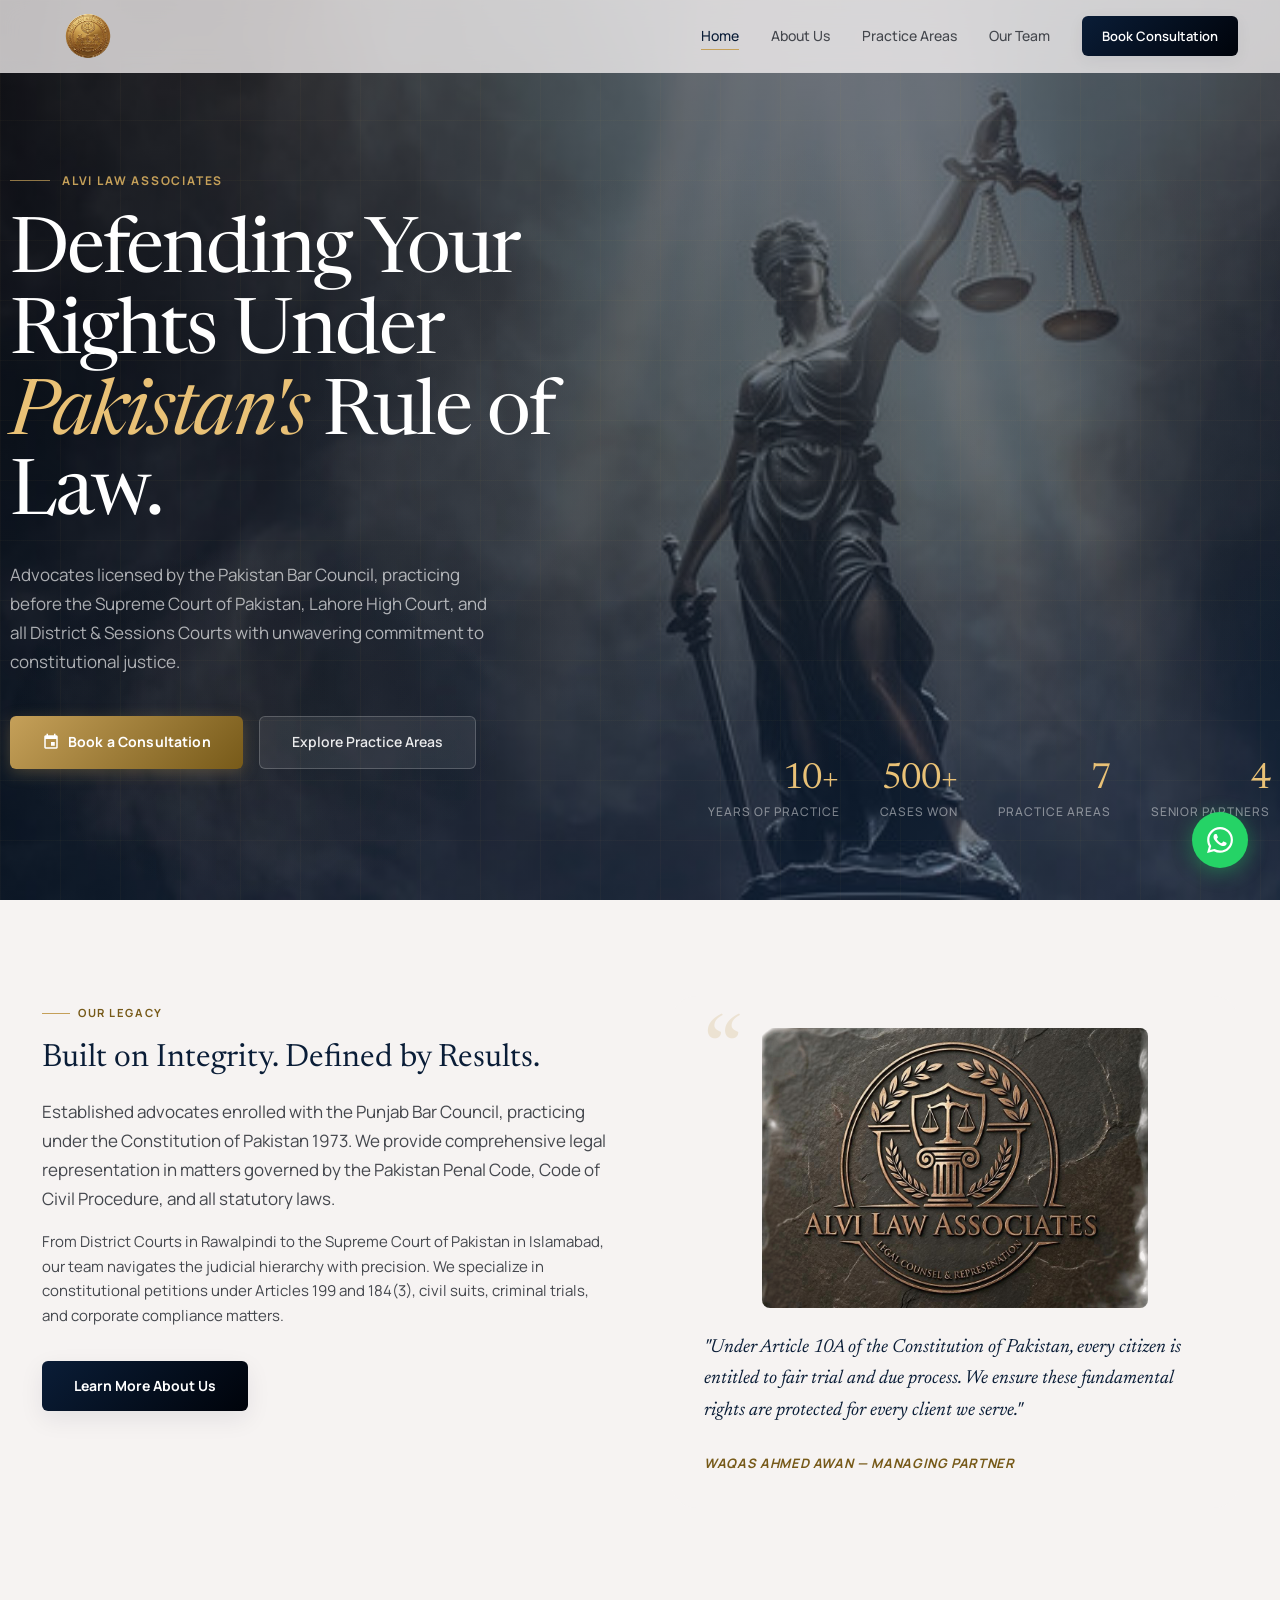
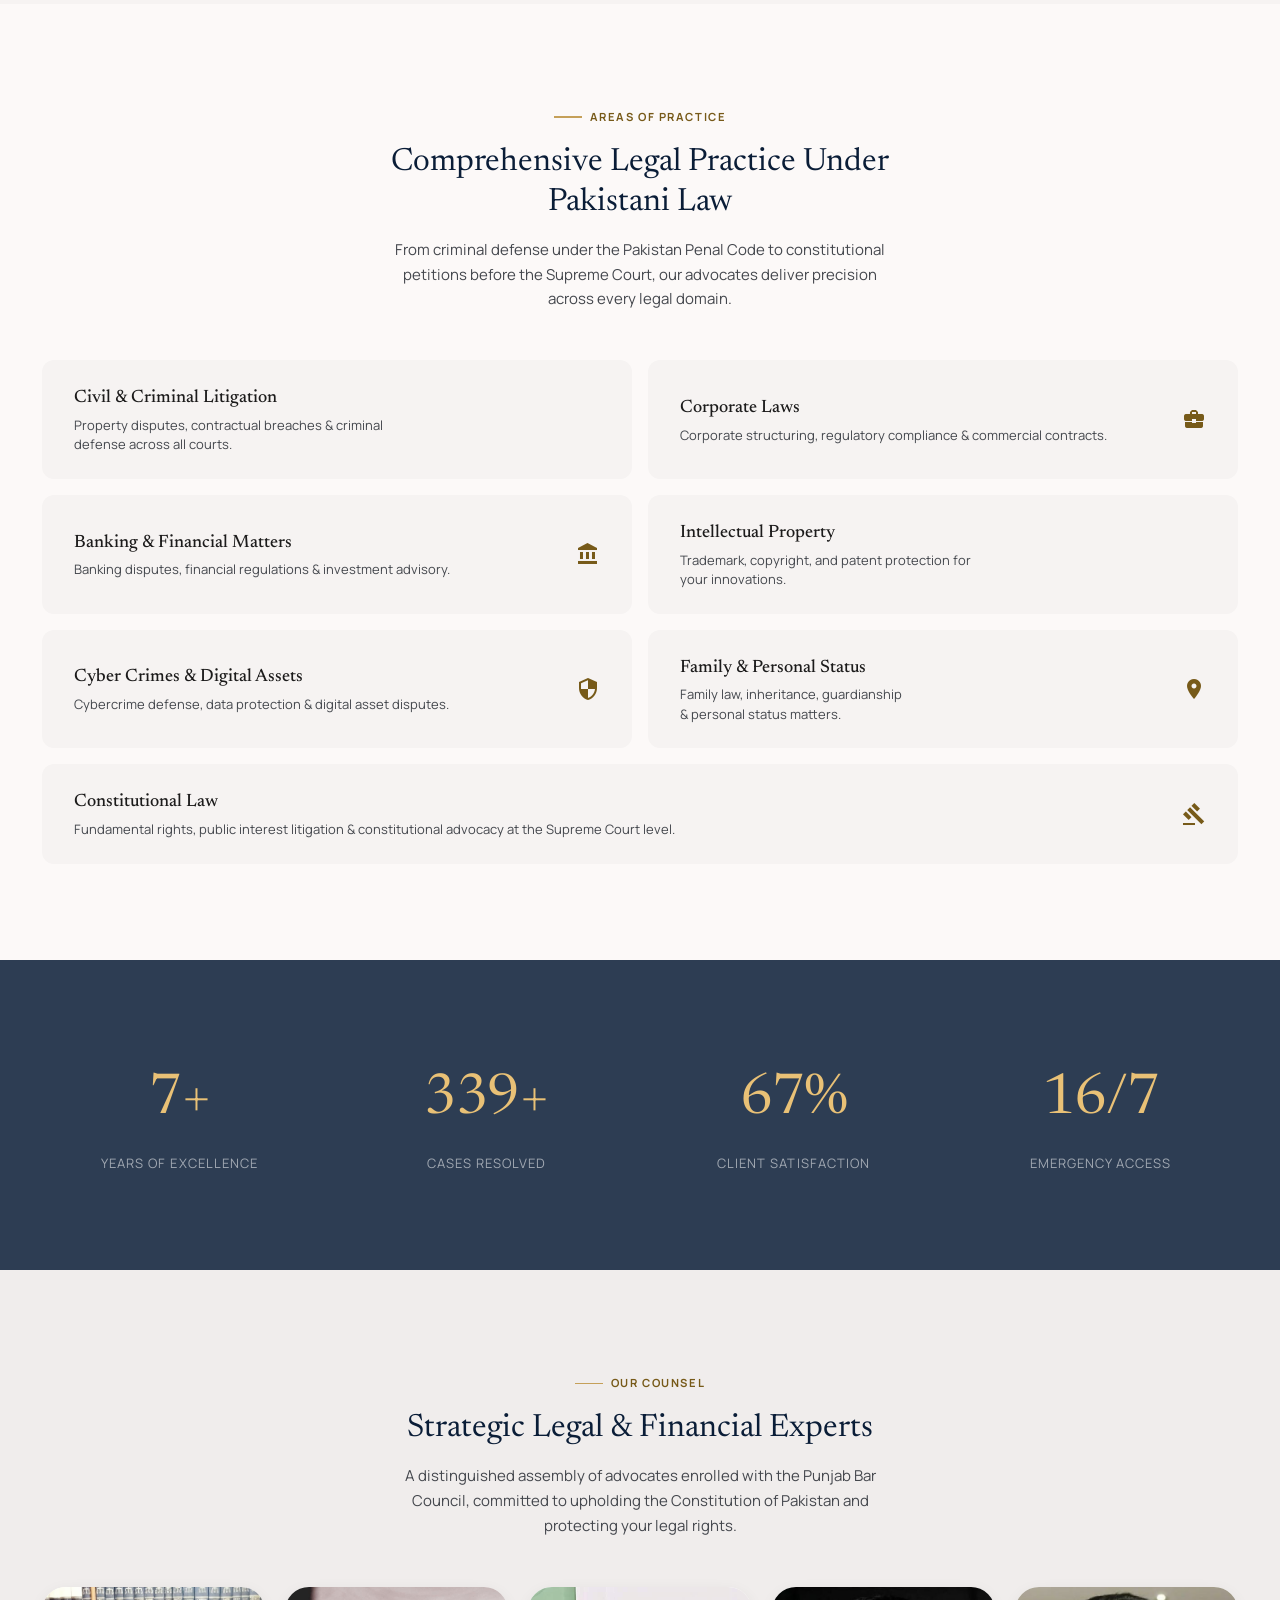
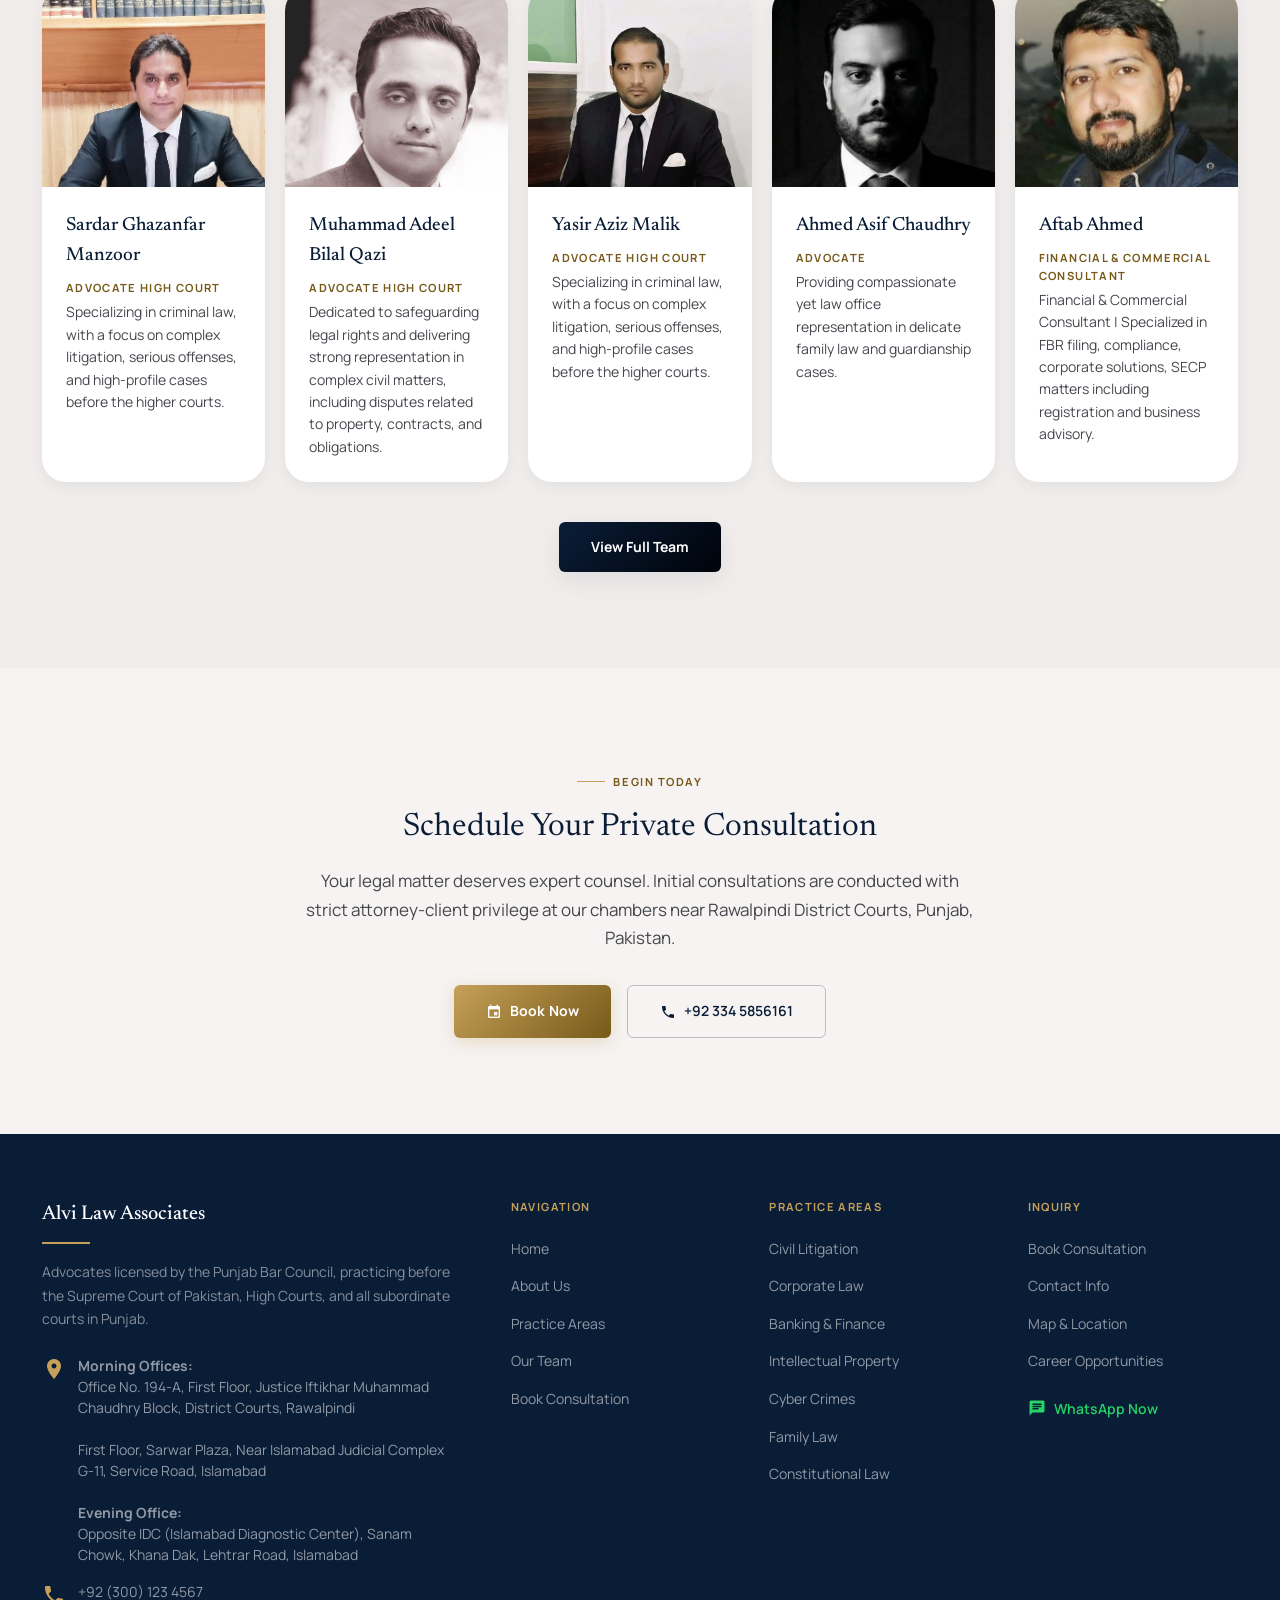
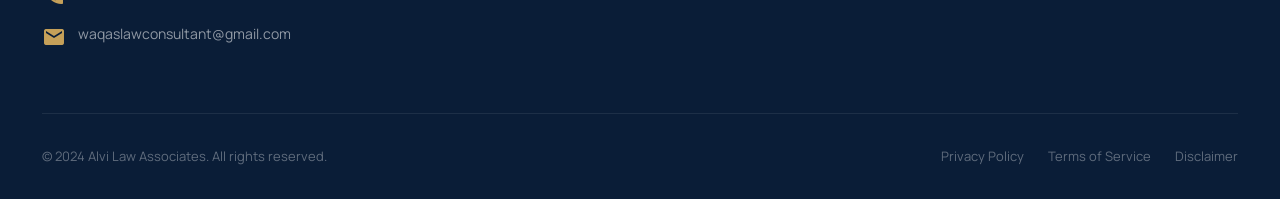
==== index.html @ 460e9814 "Add files via upload" ====
<!DOCTYPE html>
<html lang="en">
<head>
  <meta charset="UTF-8" />
  <meta name="viewport" content="width=device-width, initial-scale=1.0" />
  <title>Alvi Law Associates | Premier Legal Counsel — Rawalpindi</title>
  <meta name="description" content="Alvi Law Associates — Advocates licensed by Punjab Bar Council, practicing before Supreme Court of Pakistan, Lahore High Court, and all District Courts. Expert legal counsel in Rawalpindi, Pakistan." />
  <link rel="stylesheet" href="styles.css" />
  <link rel="stylesheet" href="https://fonts.googleapis.com/icon?family=Material+Icons" />
</head>
<body>

  <!-- NAVIGATION -->
  <nav class="nav" id="main-nav" role="navigation" aria-label="Main navigation">
    <div class="container nav-inner">
      <a href="index.html" class="nav-logo" aria-label="Alvi Law Associates - Home">
        <img src="img/alvilaw.png" alt="Alvi Law Associates" class="nav-logo-img" />
      </a>
      <div class="nav-links" role="list">
        <a href="index.html"              class="nav-link" role="listitem">Home</a>
        <a href="about.html"             class="nav-link" role="listitem">About Us</a>
        <a href="practice-areas.html"    class="nav-link" role="listitem">Practice Areas</a>
        <a href="our-team.html"          class="nav-link" role="listitem">Our Team</a>
        <a href="book-consultation.html" class="nav-cta"  role="listitem">Book Consultation</a>
      </div>
      <button class="nav-hamburger" id="hamburger" aria-label="Toggle mobile menu" aria-expanded="false">
        <span></span><span></span><span></span>
      </button>
    </div>
  </nav>

  <!-- MOBILE MENU -->
  <div class="mobile-menu" id="mobile-menu" role="dialog" aria-label="Mobile navigation">
    <a href="index.html"              class="mobile-menu-link">Home</a>
    <a href="about.html"             class="mobile-menu-link">About Us</a>
    <a href="practice-areas.html"    class="mobile-menu-link">Practice Areas</a>
    <a href="our-team.html"          class="mobile-menu-link">Our Team</a>
    <a href="book-consultation.html" class="mobile-menu-link" style="color: var(--gold-dark);">Book Consultation →</a>
  </div>

  <!-- HERO -->
  <header class="hero" id="home">
    <!-- Background Carousel -->
    <div class="hero-carousel">
      <div class="hero-carousel-slide active" style="background-image: url('img/bg3.jpg');"></div>
      <div class="hero-carousel-slide" style="background-image: url('img/bg1.jpg');"></div>
      <div class="hero-carousel-slide" style="background-image: url('img/bg2.jpg');"></div>
    </div>
    <div class="hero-carousel-overlay"></div>
    <div class="hero-grid-overlay"></div>
    <div class="container hero-content">
      <div class="hero-overline anim-fade-up">Alvi Law Associates</div>
      <h1 class="hero-title anim-fade-up anim-fade-up-delay-1">
        Defending Your Rights Under <em>Pakistan's</em> Rule of Law.
      </h1>
      <p class="hero-subtitle anim-fade-up anim-fade-up-delay-2">
        Advocates licensed by the Pakistan Bar Council, practicing before the Supreme Court of Pakistan, Lahore High Court, and all District &amp; Sessions Courts with unwavering commitment to constitutional justice.
      </p>
      <div class="hero-actions anim-fade-up anim-fade-up-delay-3">
        <a href="book-consultation.html" class="btn-primary" id="hero-cta-book">
          <span class="material-icons" style="font-size:1.1rem;">event</span>
          Book a Consultation
        </a>
        <a href="practice-areas.html" class="btn-secondary" id="hero-cta-practice">
          Explore Practice Areas
        </a>
      </div>

      <div class="hero-stats anim-fade-up anim-fade-up-delay-4">
        <div class="hero-stat">
          <div class="hero-stat-number"><span data-counter="10">0</span>+</div>
          <div class="hero-stat-label">Years of Practice</div>
        </div>
        <div class="hero-stat">
          <div class="hero-stat-number"><span data-counter="500">0</span>+</div>
          <div class="hero-stat-label">Cases Won</div>
        </div>
        <div class="hero-stat">
          <div class="hero-stat-number"><span data-counter="7">0</span></div>
          <div class="hero-stat-label">Practice Areas</div>
        </div>
        <div class="hero-stat">
          <div class="hero-stat-number"><span data-counter="4">0</span></div>
          <div class="hero-stat-label">Senior Partners</div>
        </div>
      </div>
    </div>
  </header>

  <!-- ABOUT STRIP -->
  <section class="section" id="about-strip" style="background: var(--surface-low);">
    <div class="container">
      <div class="grid-2" style="align-items:start; gap: var(--space-16);">
        <div>
          <div class="section-tag reveal">Our Legacy</div>
          <h2 class="headline-lg reveal reveal-delay-1" style="color: var(--primary-container); margin-bottom: var(--space-5);">
            Built on Integrity. Defined by Results.
          </h2>
          <p class="body-lg reveal reveal-delay-2" style="margin-bottom: var(--space-4);">
            Established advocates enrolled with the Punjab Bar Council, practicing under the Constitution of Pakistan 1973. We provide comprehensive legal representation in matters governed by the Pakistan Penal Code, Code of Civil Procedure, and all statutory laws.
          </p>
          <p class="body-md reveal reveal-delay-2">
            From District Courts in Rawalpindi to the Supreme Court of Pakistan in Islamabad, our team navigates the judicial hierarchy with precision. We specialize in constitutional petitions under Articles 199 and 184(3), civil suits, criminal trials, and corporate compliance matters.
          </p>
          <a href="about.html" class="btn-dark mt-8 reveal reveal-delay-3" style="display:inline-flex;" id="about-learn-more">
            Learn More About Us
          </a>
        </div>
        <div class="reveal reveal-delay-2">
          <blockquote class="testimonial" style="margin:0;">
            <div class="testimonial-image-wrapper">
              <img src="img/alvi.png" alt="Alvi Law Associates" class="testimonial-image-square animated-image" />
            </div>
            <p class="testimonial-text">
              "Under Article 10A of the Constitution of Pakistan, every citizen is entitled to fair trial and due process. We ensure these fundamental rights are protected for every client we serve."
            </p>
            <cite class="testimonial-author">Waqas Ahmed Awan — Managing Partner</cite>
          </blockquote>
        </div>
      </div>
    </div>
  </section>

  <!-- PRACTICE AREAS PREVIEW -->
  <section class="section" id="practice-preview">
    <div class="container">
      <div class="text-center mb-12">
        <div class="section-tag reveal" style="justify-content:center;">Areas of Practice</div>
        <h2 class="headline-lg reveal reveal-delay-1" style="color: var(--primary-container); max-width:560px; margin: 0 auto var(--space-4);">
          Comprehensive Legal Practice Under Pakistani Law
        </h2>
        <p class="body-md reveal reveal-delay-2" style="max-width: 520px; margin: 0 auto;">
          From criminal defense under the Pakistan Penal Code to constitutional petitions before the Supreme Court, our advocates deliver precision across every legal domain.
        </p>
      </div>

      <div class="grid-2" style="gap: var(--space-4);">
        <a href="practice-areas.html#civil" class="practice-item reveal" id="pa-civil">
          <div class="practice-item-content">
            <div class="practice-item-title">Civil &amp; Criminal Litigation</div>
            <div class="practice-item-desc">Property disputes, contractual breaches &amp; criminal defense across all courts.</div>
          </div>
          <span class="material-icons practice-item-icon">balance</span>
        </a>
        <a href="practice-areas.html#corporate" class="practice-item reveal reveal-delay-1" id="pa-corporate">
          <div class="practice-item-content">
            <div class="practice-item-title">Corporate Laws</div>
            <div class="practice-item-desc">Corporate structuring, regulatory compliance &amp; commercial contracts.</div>
          </div>
          <span class="material-icons practice-item-icon">business_center</span>
        </a>
        <a href="practice-areas.html#banking" class="practice-item reveal" id="pa-banking">
          <div class="practice-item-content">
            <div class="practice-item-title">Banking &amp; Financial Matters</div>
            <div class="practice-item-desc">Banking disputes, financial regulations &amp; investment advisory.</div>
          </div>
          <span class="material-icons practice-item-icon">account_balance</span>
        </a>
        <a href="practice-areas.html#ip" class="practice-item reveal reveal-delay-1" id="pa-ip">
          <div class="practice-item-content">
            <div class="practice-item-title">Intellectual Property</div>
            <div class="practice-item-desc">Trademark, copyright, and patent protection for your innovations.</div>
          </div>
          <span class="material-icons practice-item-icon">lightbulb</span>
        </a>
        <a href="practice-areas.html#cyber" class="practice-item reveal" id="pa-cyber">
          <div class="practice-item-content">
            <div class="practice-item-title">Cyber Crimes &amp; Digital Assets</div>
            <div class="practice-item-desc">Cybercrime defense, data protection &amp; digital asset disputes.</div>
          </div>
          <span class="material-icons practice-item-icon">security</span>
        </a>
        <a href="practice-areas.html#family" class="practice-item reveal reveal-delay-1" id="pa-family">
          <div class="practice-item-content">
            <div class="practice-item-title">Family &amp; Personal Status</div>
            <div class="practice-item-desc">Family law, inheritance, guardianship &amp; personal status matters.</div>
          </div>
          <span class="material-icons practice-item-icon">family_restroom</span>
        </a>
        <a href="practice-areas.html#constitutional" class="practice-item reveal" id="pa-constitutional" style="grid-column: 1/-1;">
          <div class="practice-item-content">
            <div class="practice-item-title">Constitutional Law</div>
            <div class="practice-item-desc">Fundamental rights, public interest litigation &amp; constitutional advocacy at the Supreme Court level.</div>
          </div>
          <span class="material-icons practice-item-icon">gavel</span>
        </a>
      </div>
    </div>
  </section>

  <!-- STATS SECTION -->
  <section class="section stats-section" style="background: url('img/bg6.jpg') center/cover no-repeat fixed; position: relative;">
    <div style="position: absolute; inset: 0; background: rgba(10, 29, 55, 0.85);"></div>
    <div class="container" style="position: relative; z-index: 1;">
      <div style="display:grid; grid-template-columns: repeat(4, 1fr); gap: var(--space-8); text-align: center;">
        <div class="reveal">
          <div style="font-family: var(--font-serif); font-size: 3.5rem; font-weight:400; color: var(--gold-light); letter-spacing: -0.02em;">
            <span data-counter="10">0</span>+
          </div>
          <div style="font-size:0.8125rem; color: rgba(255,255,255,0.55); text-transform:uppercase; letter-spacing:0.08em; margin-top:var(--space-2);">Years of Excellence</div>
        </div>
        <div class="reveal reveal-delay-1">
          <div style="font-family: var(--font-serif); font-size: 3.5rem; font-weight:400; color: var(--gold-light); letter-spacing: -0.02em;">
            <span data-counter="500">0</span>+
          </div>
          <div style="font-size:0.8125rem; color: rgba(255,255,255,0.55); text-transform:uppercase; letter-spacing:0.08em; margin-top:var(--space-2);">Cases Resolved</div>
        </div>
        <div class="reveal reveal-delay-2">
          <div style="font-family: var(--font-serif); font-size: 3.5rem; font-weight:400; color: var(--gold-light); letter-spacing: -0.02em;">
            <span data-counter="98">0</span>%
          </div>
          <div style="font-size:0.8125rem; color: rgba(255,255,255,0.55); text-transform:uppercase; letter-spacing:0.08em; margin-top:var(--space-2);">Client Satisfaction</div>
        </div>
        <div class="reveal reveal-delay-3">
          <div style="font-family: var(--font-serif); font-size: 3.5rem; font-weight:400; color: var(--gold-light); letter-spacing: -0.02em;">
            <span data-counter="24">0</span>/7
          </div>
          <div style="font-size:0.8125rem; color: rgba(255,255,255,0.55); text-transform:uppercase; letter-spacing:0.08em; margin-top:var(--space-2);">Emergency Access</div>
        </div>
      </div>
    </div>
  </section>

  <!-- TEAM TEASER -->
  <section class="section" style="background: var(--surface-container);">
    <div class="container">
      <div class="text-center mb-12">
        <div class="section-tag reveal" style="justify-content:center;">Our Counsel</div>
        <h2 class="headline-lg reveal reveal-delay-1" style="color: var(--primary-container); margin-bottom: var(--space-4);">
          Strategic Legal & Financial Experts
        </h2>
        <p class="body-md reveal reveal-delay-2" style="max-width: 500px; margin: 0 auto;">
          A distinguished assembly of advocates enrolled with the Punjab Bar Council, committed to upholding the Constitution of Pakistan and protecting your legal rights.
        </p>
      </div>

      <div class="grid-5">
        <div class="team-card reveal" id="team-dildar">
          <img src="img/sardar.jpeg" alt="Sardar Ghazanfar Manzoor" class="team-card-avatar" />
          <div class="team-card-body">            
            <div class="team-card-name">Sardar Ghazanfar Manzoor</div>
            <div class="team-card-role">Advocate High Court</div>
            <p class="team-card-desc">Specializing in criminal law, with a focus on complex litigation, serious offenses, and high-profile cases before the higher courts.</p>
          </div>
        </div>

        <div class="team-card reveal reveal-delay-1" id="team-zameer">
          <img src="img/adeel.jpeg" alt="Muhammad Adeel Bilal Qazi" class="team-card-avatar" />
          <div class="team-card-body">
            <div class="team-card-name">Muhammad Adeel Bilal Qazi</div>            
            <div class="team-card-role">Advocate High Court</div>
            <p class="team-card-desc">Dedicated to safeguarding legal rights and delivering strong representation in complex civil matters, including disputes related to property, contracts, and obligations.</p>
          </div>
        </div>

        <div class="team-card reveal reveal-delay-2" id="team-mureed">
          <img src="img/yasir.jpeg" alt="Yasir Aziz Malik" class="team-card-avatar" />
          <div class="team-card-body">            
            <div class="team-card-name">Yasir Aziz Malik</div>
            <div class="team-card-role">Advocate High Court</div>
            <p class="team-card-desc">Specializing in criminal law, with a focus on complex litigation, serious offenses, and high-profile cases before the higher courts.</p>
          </div>
        </div>

        <div class="team-card reveal reveal-delay-3" id="team-nadeem">
          <img src="img/ahmed.jpeg" alt="Ahmed Asif Chaudhry" class="team-card-avatar" />
          <div class="team-card-body">
            <div class="team-card-name">Ahmed Asif Chaudhry</div>            
            <div class="team-card-role">Advocate</div>
            <p class="team-card-desc">Providing compassionate yet law office representation in delicate family law and guardianship cases.</p>
          </div>
        </div>
         <div class="team-card reveal reveal-delay-3" id="team-aftab">
          <img src="img/aftab.jpeg" alt="Aftab Ahmed" class="team-card-avatar" />
          <div class="team-card-body">
            <div class="team-card-name">Aftab Ahmed</div>            
            <div class="team-card-role">Financial & Commercial Consultant</div>
            <p class="team-card-desc"> Financial & Commercial Consultant | Specialized in FBR filing, compliance, corporate solutions, SECP matters including registration and business advisory.</p>
          </div>
        </div>
         
        
      </div>

      <div class="text-center mt-10 reveal">
        <a href="our-team.html" class="btn-dark" id="view-full-team">View Full Team</a>
      </div>
    </div>
  </section>

  <!-- CONSULTATION CTA -->
  <section class="section" style="background: var(--surface-low);">
    <div class="container">
      <div style="text-align: center; max-width: 680px; margin: 0 auto;">
        <div class="section-tag reveal" style="justify-content:center;">Begin Today</div>
        <h2 class="headline-lg reveal reveal-delay-1" style="color: var(--primary-container); margin-bottom: var(--space-5);">
          Schedule Your Private Consultation
        </h2>
        <p class="body-lg reveal reveal-delay-2" style="margin-bottom: var(--space-8);">
          Your legal matter deserves expert counsel. Initial consultations are conducted with strict attorney-client privilege at our chambers near Rawalpindi District Courts, Punjab, Pakistan.
        </p>
        <div class="reveal reveal-delay-3" style="display:flex; gap:var(--space-4); justify-content:center; flex-wrap:wrap;">
          <a href="book-consultation.html" class="btn-primary" id="cta-book-now">
            <span class="material-icons" style="font-size:1rem;">event</span>
            Book Now
          </a>
          <a href="tel:+923345856161" class="btn-outline" id="cta-call">
            <span class="material-icons" style="font-size:1rem;">phone</span>
            +92 334 5856161
          </a>
        </div>
      </div>
    </div>
  </section>

  <!-- FOOTER -->
  <footer class="footer" role="contentinfo">
    <div class="container">
      <div class="footer-grid">
        <div>
          <div class="footer-brand-name">Alvi Law Associates</div>
          <div class="divider-gold"></div>
          <p class="footer-brand-desc">
            Advocates licensed by the Punjab Bar Council, practicing before the Supreme Court of Pakistan, High Courts, and all subordinate courts in Punjab.
          </p>
          <div class="footer-contact-item">
            <span class="material-icons footer-contact-icon">location_on</span>
            <span class="footer-contact-text"><strong>Morning Offices:</strong><br>Office No. 194-A, First Floor, Justice Iftikhar Muhammad Chaudhry Block, District Courts, Rawalpindi<br><br>First Floor, Sarwar Plaza, Near Islamabad Judicial Complex G-11, Service Road, Islamabad<br><br><strong>Evening Office:</strong><br>Opposite IDC (Islamabad Diagnostic Center), Sanam Chowk, Khana Dak, Lehtrar Road, Islamabad</span>
          </div>
          <div class="footer-contact-item">
            <span class="material-icons footer-contact-icon">phone</span>
            <span class="footer-contact-text">+92 (300) 123 4567</span>
          </div>
          <div class="footer-contact-item">
            <span class="material-icons footer-contact-icon">email</span>
            <span class="footer-contact-text">waqaslawconsultant@gmail.com</span>
          </div>
        </div>

        <div>
          <div class="footer-col-title">Navigation</div>
          <ul class="footer-links">
            <li><a href="index.html"           class="footer-link">Home</a></li>
            <li><a href="about.html"            class="footer-link">About Us</a></li>
            <li><a href="practice-areas.html"   class="footer-link">Practice Areas</a></li>
            <li><a href="our-team.html"         class="footer-link">Our Team</a></li>
            <li><a href="book-consultation.html" class="footer-link">Book Consultation</a></li>
          </ul>
        </div>

        <div>
          <div class="footer-col-title">Practice Areas</div>
          <ul class="footer-links">
            <li><a href="practice-areas.html#civil"           class="footer-link">Civil Litigation</a></li>
            <li><a href="practice-areas.html#corporate"       class="footer-link">Corporate Law</a></li>
            <li><a href="practice-areas.html#banking"         class="footer-link">Banking &amp; Finance</a></li>
            <li><a href="practice-areas.html#ip"              class="footer-link">Intellectual Property</a></li>
            <li><a href="practice-areas.html#cyber"           class="footer-link">Cyber Crimes</a></li>
            <li><a href="practice-areas.html#family"          class="footer-link">Family Law</a></li>
            <li><a href="practice-areas.html#constitutional"  class="footer-link">Constitutional Law</a></li>
          </ul>
        </div>

        <div>
          <div class="footer-col-title">Inquiry</div>
          <ul class="footer-links">
            <li><a href="book-consultation.html" class="footer-link">Book Consultation</a></li>
            <li><a href="#contact"               class="footer-link">Contact Info</a></li>
            <li><a href="#"                      class="footer-link">Map &amp; Location</a></li>
            <li><a href="mailto:waqaslawconsultant@gmail.com" class="footer-link">Career Opportunities</a></li>
          </ul>
          <div style="margin-top: var(--space-6);">
            <a href="https://wa.me/923119876543" target="_blank" rel="noopener"
               style="display:inline-flex; align-items:center; gap:var(--space-2);
                      color: #25D366; font-size:0.875rem; font-weight:600;">
              <span class="material-icons" style="font-size:1.1rem;">chat</span>
              WhatsApp Now
            </a>
          </div>
        </div>
      </div>

      <div class="footer-bottom">
        <p class="footer-copyright">© 2024 Alvi Law Associates. All rights reserved.</p>
        <div class="footer-bottom-links">
          <a href="#" class="footer-bottom-link">Privacy Policy</a>
          <a href="#" class="footer-bottom-link">Terms of Service</a>
          <a href="#" class="footer-bottom-link">Disclaimer</a>
        </div>
      </div>
    </div>
  </footer>

  <!-- WhatsApp FAB -->
  <a href="https://wa.me/923119876543" target="_blank" rel="noopener"
     class="whatsapp-fab" id="whatsapp-fab" aria-label="Chat on WhatsApp">
    <svg viewBox="0 0 24 24" fill="currentColor" width="26" height="26">
      <path d="M17.472 14.382c-.297-.149-1.758-.867-2.03-.967-.273-.099-.471-.148-.67.15-.197.297-.767.966-.94 1.164-.173.199-.347.223-.644.075-.297-.15-1.255-.463-2.39-1.475-.883-.788-1.48-1.761-1.653-2.059-.173-.297-.018-.458.13-.606.134-.133.298-.347.446-.52.149-.174.198-.298.298-.497.099-.198.05-.371-.025-.52-.075-.149-.669-1.612-.916-2.207-.242-.579-.487-.5-.669-.51-.173-.008-.371-.01-.57-.01-.198 0-.52.074-.792.372-.272.297-1.04 1.016-1.04 2.479 0 1.462 1.065 2.875 1.213 3.074.149.198 2.096 3.2 5.077 4.487.709.306 1.262.489 1.694.625.712.227 1.36.195 1.871.118.571-.085 1.758-.719 2.006-1.413.248-.694.248-1.289.173-1.413-.074-.124-.272-.198-.57-.347m-5.421 7.403h-.004a9.87 9.87 0 01-5.031-1.378l-.361-.214-3.741.982.998-3.648-.235-.374a9.86 9.86 0 01-1.51-5.26c.001-5.45 4.436-9.884 9.888-9.884 2.64 0 5.122 1.03 6.988 2.898a9.825 9.825 0 012.893 6.994c-.003 5.45-4.437 9.884-9.885 9.884m8.413-18.297A11.815 11.815 0 0012.05 0C5.495 0 .16 5.335.157 11.892c0 2.096.547 4.142 1.588 5.945L.057 24l6.305-1.654a11.882 11.882 0 005.683 1.448h.005c6.554 0 11.89-5.335 11.893-11.893a11.821 11.821 0 00-3.48-8.413z"/>
    </svg>
  </a>

  <script src="script.js"></script>
</body>
</html>
---- styles.css ----
/* ============================================================
   Alvi Law Associates — DESIGN SYSTEM
   "The Sovereign Editorial" — Premium Law Firm
   ============================================================ */

@import url('https://fonts.googleapis.com/css2?family=Newsreader:ital,opsz,wght@0,6..72,300;0,6..72,400;0,6..72,500;0,6..72,600;0,6..72,700;1,6..72,400;1,6..72,500&family=Manrope:wght@300;400;500;600;700;800&display=swap');

/* ─── CSS Custom Properties (Design Tokens) ─── */
:root {
  /* Color Palette */
  --primary:            #00030a;
  --primary-container:  #0a1d37;
  --primary-fixed-dim:  #b6c7e9;
  --on-primary:         #ffffff;

  --secondary:          #775a19;
  --secondary-container:#fed488;
  --secondary-fixed-dim:#e9c176;
  --on-secondary:       #ffffff;

  --surface:            #fcf9f8;
  --surface-bright:     #fcf9f8;
  --surface-low:        #f6f3f2;
  --surface-container:  #f0edec;
  --surface-high:       #ebe7e7;
  --surface-highest:    #e5e2e1;
  --surface-dim:        #dcd9d9;
  --surface-lowest:     #ffffff;
  --surface-variant:    #e5e2e1;

  --on-surface:         #1c1b1b;
  --on-surface-variant: #44474d;

  --outline:            #75777e;
  --outline-variant:    #c5c6ce;

  --error:              #ba1a1a;

  /* Gold accent (extracted from secondary range) */
  --gold:               #c5a059;
  --gold-light:         #e9c176;
  --gold-dark:          #775a19;

  /* Typography */
  --font-serif:   'Newsreader', Georgia, serif;
  --font-sans:    'Manrope', system-ui, sans-serif;

  /* Spacing Scale */
  --space-1:  0.25rem;
  --space-2:  0.5rem;
  --space-3:  0.75rem;
  --space-4:  1rem;
  --space-5:  1.25rem;
  --space-6:  1.5rem;
  --space-8:  2rem;
  --space-10: 2.5rem;
  --space-12: 3rem;
  --space-16: 4rem;
  --space-20: 5rem;
  --space-24: 6rem;
  --space-32: 8rem;

  /* Shadows (tinted navy — never pure black) */
  --shadow-sm:  0 4px 16px rgba(8, 28, 54, 0.06);
  --shadow-md:  0 8px 24px rgba(8, 28, 54, 0.08);
  --shadow-lg:  0 20px 40px rgba(8, 28, 54, 0.10);
  --shadow-xl:  0 32px 64px rgba(8, 28, 54, 0.12);

  /* Radius */
  --radius-sm:  0.25rem;
  --radius-md:  0.375rem;
  --radius-lg:  0.75rem;
  --radius-xl:  1.5rem;

  /* Transitions */
  --transition: all 0.3s cubic-bezier(0.4, 0, 0.2, 1);
  --transition-fast: all 0.15s cubic-bezier(0.4, 0, 0.2, 1);
}

/* ─── Reset & Base ─── */
*, *::before, *::after { box-sizing: border-box; margin: 0; padding: 0; }

html { scroll-behavior: smooth; font-size: 16px; }

body {
  font-family: var(--font-sans);
  background-color: var(--surface);
  color: var(--on-surface);
  line-height: 1.6;
  -webkit-font-smoothing: antialiased;
  overflow-x: hidden;
}

img { max-width: 100%; display: block; }
a { color: inherit; text-decoration: none; }
ul { list-style: none; }
button { cursor: pointer; font-family: inherit; border: none; }

/* ─── Typography Scale ─── */
.display-xl {
  font-family: var(--font-serif);
  font-size: clamp(3rem, 6vw, 5.5rem);
  font-weight: 400;
  line-height: 1.05;
  letter-spacing: -0.02em;
  color: var(--on-primary);
}

.display-lg {
  font-family: var(--font-serif);
  font-size: clamp(2.25rem, 4vw, 3.75rem);
  font-weight: 400;
  line-height: 1.1;
  letter-spacing: -0.02em;
}

.display-md {
  font-family: var(--font-serif);
  font-size: clamp(1.75rem, 3vw, 2.75rem);
  font-weight: 400;
  line-height: 1.2;
  letter-spacing: -0.01em;
}

h1, .headline-xl {
  font-family: var(--font-serif);
  font-size: clamp(2rem, 3.5vw, 3rem);
  font-weight: 500;
  line-height: 1.15;
  letter-spacing: -0.015em;
}

h2, .headline-lg {
  font-family: var(--font-serif);
  font-size: clamp(1.5rem, 2.5vw, 2.25rem);
  font-weight: 400;
  line-height: 1.25;
}

h3, .headline-md {
  font-family: var(--font-serif);
  font-size: clamp(1.25rem, 2vw, 1.75rem);
  font-weight: 400;
  line-height: 1.3;
}

h4, .title-lg {
  font-family: var(--font-sans);
  font-size: 1.125rem;
  font-weight: 600;
  line-height: 1.4;
}

.title-md {
  font-family: var(--font-sans);
  font-size: 1rem;
  font-weight: 600;
  line-height: 1.5;
}

.body-lg {
  font-size: 1.0625rem;
  font-weight: 400;
  line-height: 1.7;
  color: var(--on-surface-variant);
}

.body-md {
  font-size: 0.9375rem;
  font-weight: 400;
  line-height: 1.65;
  color: var(--on-surface-variant);
}

.label-lg {
  font-family: var(--font-sans);
  font-size: 0.8125rem;
  font-weight: 700;
  letter-spacing: 0.08em;
  text-transform: uppercase;
}

.label-md {
  font-family: var(--font-sans);
  font-size: 0.75rem;
  font-weight: 600;
  letter-spacing: 0.08em;
  text-transform: uppercase;
}

/* ─── Layout Utilities ─── */
.container {
  width: 100%;
  max-width: 1260px;
  margin: 0 auto;
  padding: 0 var(--space-8);
}

.container-narrow {
  width: 100%;
  max-width: 860px;
  margin: 0 auto;
  padding: 0 var(--space-8);
}

.section { padding: var(--space-24) 0; }
.section-lg { padding: var(--space-32) 0; }

.grid-2 { display: grid; grid-template-columns: 1fr 1fr; gap: var(--space-8); }
.grid-3 { display: grid; grid-template-columns: repeat(3, 1fr); gap: var(--space-8); }
.grid-4 { display: grid; grid-template-columns: repeat(4, 1fr); gap: var(--space-6); }
.grid-5 { display: grid; grid-template-columns: repeat(5, 1fr); gap: var(--space-5); }

.flex-center { display: flex; align-items: center; justify-content: center; }
.flex-between { display: flex; align-items: center; justify-content: space-between; }
.flex-start { display: flex; align-items: flex-start; gap: var(--space-4); }

/* ─── NAVIGATION ─── */
.nav {
  position: fixed;
  top: 0;
  left: 0;
  right: 0;
  z-index: 1000;
  background: rgba(252, 249, 248, 0.75);
  backdrop-filter: blur(12px);
  -webkit-backdrop-filter: blur(12px);
  border-bottom: 1px solid rgba(197, 198, 206, 0.15);
  transition: var(--transition);
}

.nav.scrolled {
  background: rgba(252, 249, 248, 0.92);
  box-shadow: var(--shadow-sm);
}

.nav-inner {
  display: flex;
  align-items: center;
  justify-content: space-between;
  height: 72px;
}

.nav-logo {
  display: flex;
  align-items: center;
}

.nav-logo-img {
  height: 50px;
  width: auto;
  object-fit: contain;
}

.nav-logo-name {
  font-family: var(--font-serif);
  font-size: 1.125rem;
  font-weight: 600;
  color: var(--primary-container);
  line-height: 1.2;
  letter-spacing: -0.01em;
}

.nav-logo-tagline {
  font-family: var(--font-sans);
  font-size: 0.65rem;
  font-weight: 600;
  letter-spacing: 0.1em;
  text-transform: uppercase;
  color: var(--gold);
}

.nav-links {
  display: flex;
  align-items: center;
  gap: var(--space-8);
}

.nav-link {
  font-family: var(--font-sans);
  font-size: 0.875rem;
  font-weight: 500;
  color: var(--on-surface-variant);
  position: relative;
  transition: var(--transition-fast);
}

.nav-link::after {
  content: '';
  position: absolute;
  bottom: -3px;
  left: 0;
  right: 0;
  height: 1.5px;
  background: var(--gold);
  transform: scaleX(0);
  transition: transform 0.25s ease;
}

.nav-link:hover,
.nav-link.active {
  color: var(--primary-container);
}

.nav-link:hover::after,
.nav-link.active::after {
  transform: scaleX(1);
}

.nav-cta {
  display: inline-flex;
  align-items: center;
  gap: var(--space-2);
  padding: 0.625rem var(--space-5);
  background: linear-gradient(135deg, var(--primary-container), var(--primary));
  color: var(--on-primary);
  font-family: var(--font-sans);
  font-size: 0.8125rem;
  font-weight: 600;
  border-radius: var(--radius-md);
  transition: var(--transition);
  box-shadow: var(--shadow-sm);
}

.nav-cta:hover {
  box-shadow: var(--shadow-md);
  transform: translateY(-1px);
}

/* Mobile menu toggle */
.nav-hamburger {
  display: none;
  flex-direction: column;
  gap: 5px;
  background: none;
  border: none;
  cursor: pointer;
  padding: var(--space-2);
}

.nav-hamburger span {
  display: block;
  width: 24px;
  height: 1.5px;
  background: var(--on-surface);
  transition: var(--transition);
  transform-origin: center;
}

.nav-hamburger.open span:nth-child(1) { transform: translateY(6.5px) rotate(45deg); }
.nav-hamburger.open span:nth-child(2) { opacity: 0; }
.nav-hamburger.open span:nth-child(3) { transform: translateY(-6.5px) rotate(-45deg); }

/* ─── HERO ─── */
.hero {
  min-height: 100vh;
  position: relative;
  display: flex;
  align-items: center;
  overflow: hidden;
}

/* Hero Carousel */
.hero-carousel {
  position: absolute;
  inset: 0;
  z-index: 0;
}

.hero-carousel-slide {
  position: absolute;
  inset: 0;
  background-size: cover;
  background-position: center;
  opacity: 0;
  transition: opacity 1.5s ease-in-out;
}

.hero-carousel-slide.active {
  opacity: 1;
}

.hero-carousel-overlay {
  position: absolute;
  inset: 0;
  background: linear-gradient(160deg, rgba(0, 3, 10, 0.6) 0%, rgba(10, 29, 55, 0.55) 60%, rgba(26, 58, 100, 0.5) 100%);
  z-index: 1;
}

.hero::before {
  content: '';
  position: absolute;
  inset: 0;
  z-index: 2;
  background:
    radial-gradient(ellipse 80% 60% at 70% 50%, rgba(197, 160, 89, 0.07) 0%, transparent 60%),
    radial-gradient(ellipse 40% 40% at 20% 80%, rgba(197, 160, 89, 0.05) 0%, transparent 50%);
}

.hero-grid-overlay {
  position: absolute;
  inset: 0;
  z-index: 2;
  background-image:
    linear-gradient(rgba(197, 160, 89, 0.04) 1px, transparent 1px),
    linear-gradient(90deg, rgba(197, 160, 89, 0.04) 1px, transparent 1px);
  background-size: 60px 60px;
}

.hero-content {
  position: relative;
  z-index: 3;
  padding: 140px 0 100px;
  width: 100%;
}

.hero-overline {
  color: var(--gold);
  font-family: var(--font-sans);
  font-size: 0.75rem;
  font-weight: 700;
  letter-spacing: 0.15em;
  text-transform: uppercase;
  margin-bottom: var(--space-6);
  display: flex;
  align-items: center;
  gap: var(--space-3);
}

.hero-overline::before {
  content: '';
  display: block;
  width: 40px;
  height: 1px;
  background: var(--gold);
  opacity: 0.7;
}

.hero-title {
  font-family: var(--font-serif);
  font-size: clamp(3rem, 6vw, 5.5rem);
  font-weight: 400;
  line-height: 1.05;
  letter-spacing: -0.025em;
  color: var(--on-primary);
  max-width: 700px;
  margin-bottom: var(--space-6);
}

.hero-title em {
  font-style: italic;
  color: var(--gold-light);
}

.hero-subtitle {
  font-family: var(--font-sans);
  font-size: 1.0625rem;
  font-weight: 400;
  line-height: 1.7;
  color: rgba(255, 255, 255, 0.65);
  max-width: 480px;
  margin-bottom: var(--space-10);
}

.hero-actions {
  display: flex;
  gap: var(--space-4);
  flex-wrap: wrap;
}

.btn-primary {
  display: inline-flex;
  align-items: center;
  gap: var(--space-2);
  padding: 0.875rem var(--space-8);
  background: linear-gradient(135deg, var(--gold) 0%, var(--gold-dark) 100%);
  color: var(--on-primary);
  font-family: var(--font-sans);
  font-size: 0.875rem;
  font-weight: 700;
  border-radius: var(--radius-md);
  transition: var(--transition);
  box-shadow: 0 4px 16px rgba(197, 160, 89, 0.3);
  letter-spacing: 0.01em;
}

.btn-primary:hover {
  transform: translateY(-2px);
  box-shadow: 0 8px 24px rgba(197, 160, 89, 0.4);
}

.btn-secondary {
  display: inline-flex;
  align-items: center;
  gap: var(--space-2);
  padding: 0.875rem var(--space-8);
  background: rgba(255, 255, 255, 0.08);
  color: rgba(255, 255, 255, 0.9);
  font-family: var(--font-sans);
  font-size: 0.875rem;
  font-weight: 600;
  border-radius: var(--radius-md);
  border: 1.5px solid rgba(255, 255, 255, 0.2);
  transition: var(--transition);
  backdrop-filter: blur(4px);
}

.btn-secondary:hover {
  background: rgba(255, 255, 255, 0.14);
  border-color: rgba(255, 255, 255, 0.35);
  transform: translateY(-2px);
}

.btn-dark {
  display: inline-flex;
  align-items: center;
  gap: var(--space-2);
  padding: 0.875rem var(--space-8);
  background: linear-gradient(135deg, var(--primary-container), var(--primary));
  color: var(--on-primary);
  font-family: var(--font-sans);
  font-size: 0.875rem;
  font-weight: 700;
  border-radius: var(--radius-md);
  transition: var(--transition);
  box-shadow: var(--shadow-md);
}

.btn-dark:hover {
  transform: translateY(-2px);
  box-shadow: var(--shadow-lg);
}

.btn-outline {
  display: inline-flex;
  align-items: center;
  gap: var(--space-2);
  padding: 0.875rem var(--space-8);
  background: transparent;
  color: var(--primary-container);
  font-family: var(--font-sans);
  font-size: 0.875rem;
  font-weight: 600;
  border-radius: var(--radius-md);
  border: 1.5px solid rgba(10, 29, 55, 0.25);
  transition: var(--transition);
}

.btn-outline:hover {
  background: var(--surface-container);
  border-color: var(--primary-container);
}

.hero-stats {
  position: absolute;
  bottom: var(--space-12);
  right: 0;
  display: flex;
  gap: var(--space-10);
}

.hero-stat {
  text-align: right;
}

.hero-stat-number {
  font-family: var(--font-serif);
  font-size: 2.25rem;
  font-weight: 400;
  color: var(--gold-light);
  line-height: 1;
  letter-spacing: -0.02em;
}

.hero-stat-label {
  font-family: var(--font-sans);
  font-size: 0.75rem;
  font-weight: 500;
  color: rgba(255, 255, 255, 0.45);
  margin-top: var(--space-1);
  text-transform: uppercase;
  letter-spacing: 0.08em;
}

/* ─── SECTION LABELS ─── */
.section-tag {
  display: inline-flex;
  align-items: center;
  gap: var(--space-2);
  font-family: var(--font-sans);
  font-size: 0.7rem;
  font-weight: 700;
  letter-spacing: 0.14em;
  text-transform: uppercase;
  color: var(--gold-dark);
  margin-bottom: var(--space-4);
}

.section-tag::before {
  content: '';
  display: block;
  width: 28px;
  height: 1.5px;
  background: var(--gold);
}

/* ─── PULL QUOTE ─── */
.pull-quote {
  font-family: var(--font-serif);
  font-size: clamp(1.5rem, 2.5vw, 2.25rem);
  font-weight: 400;
  font-style: italic;
  line-height: 1.4;
  color: var(--primary-container);
  text-align: center;
  max-width: 780px;
  margin: 0 auto;
  position: relative;
  padding-top: var(--space-6);
}

.pull-quote::before {
  content: '';
  display: block;
  width: 48px;
  height: 2px;
  background: var(--gold);
  margin: 0 auto var(--space-6);
}

/* ─── CARDS ─── */
.card {
  background: var(--surface-lowest);
  border-radius: var(--radius-lg);
  padding: var(--space-8);
  box-shadow: var(--shadow-sm);
  transition: var(--transition);
}

.card:hover {
  box-shadow: var(--shadow-lg);
  transform: translateY(-4px);
}

.card-dark {
  background: var(--primary-container);
  color: var(--on-primary);
  border-radius: var(--radius-lg);
  padding: var(--space-8);
  box-shadow: var(--shadow-md);
  transition: var(--transition);
}

.card-dark:hover {
  transform: translateY(-4px);
  box-shadow: var(--shadow-xl);
}

/* ─── PRACTICE AREA ITEMS ─── */
.practice-item {
  display: flex;
  align-items: center;
  justify-content: space-between;
  padding: var(--space-6) var(--space-8);
  background: var(--surface-low);
  border-radius: var(--radius-lg);
  cursor: pointer;
  transition: var(--transition);
  gap: var(--space-4);
}

.practice-item:hover {
  background: var(--primary-container);
  color: var(--on-primary);
  transform: translateX(6px);
  box-shadow: var(--shadow-md);
}

.practice-item:hover .practice-item-icon {
  color: var(--gold-light);
}

.practice-item:hover .practice-item-desc {
  color: rgba(255, 255, 255, 0.65);
}

.practice-item-content { flex: 1; }

.practice-item-title {
  font-family: var(--font-serif);
  font-size: 1.125rem;
  font-weight: 500;
  color: inherit;
  margin-bottom: 3px;
}

.practice-item-desc {
  font-size: 0.8125rem;
  color: var(--on-surface-variant);
  line-height: 1.5;
}

.practice-item-icon {
  font-size: 1.25rem;
  color: var(--gold-dark);
  flex-shrink: 0;
  transition: var(--transition-fast);
}

/* ─── TEAM CARDS ─── */
.team-card {
  background: var(--surface-lowest);
  border-radius: var(--radius-xl);
  overflow: hidden;
  box-shadow: var(--shadow-sm);
  transition: var(--transition);
}

.team-card:hover {
  box-shadow: var(--shadow-lg);
  transform: translateY(-6px);
}

.team-card-avatar {
  width: 100%;
  height: 200px;
  object-fit: cover;
  object-position: top center;
  filter: saturate(0.85);
  transition: var(--transition);
}

.team-card:hover .team-card-avatar {
  filter: saturate(1);
}

.team-card-avatar-placeholder {
  width: 100%;
  aspect-ratio: 4/3;
  background: linear-gradient(160deg, var(--primary-container) 0%, var(--primary) 100%);
  display: flex;
  align-items: center;
  justify-content: center;
  position: relative;
  overflow: hidden;
}

.team-card-avatar-placeholder::after {
  content: '';
  position: absolute;
  bottom: -20px;
  left: 50%;
  transform: translateX(-50%);
  width: 110px;
  height: 110px;
  background: rgba(197, 160, 89, 0.15);
  border-radius: 50%;
}

.team-card-initials {
  font-family: var(--font-serif);
  font-size: 2.5rem;
  font-weight: 400;
  color: var(--gold-light);
  position: relative;
  z-index: 1;
}

.team-card-body {
  padding: var(--space-6);
}

.team-card-role {
  font-size: 0.7rem;
  font-weight: 700;
  letter-spacing: 0.12em;
  text-transform: uppercase;
  color: var(--gold-dark);
  margin-bottom: var(--space-1);
}

.team-card-name {
  font-family: var(--font-serif);
  font-size: 1.1875rem;
  font-weight: 500;
  color: var(--primary-container);
  margin-bottom: var(--space-2);
}

.team-card-desc {
  font-size: 0.875rem;
  line-height: 1.6;
  color: var(--on-surface-variant);
  min-height: 4.5em;
}

/* ─── FORM STYLES ─── */
.form-group {
  margin-bottom: var(--space-6);
}

.form-label {
  display: block;
  font-family: var(--font-sans);
  font-size: 0.75rem;
  font-weight: 600;
  letter-spacing: 0.06em;
  text-transform: uppercase;
  color: var(--on-surface-variant);
  margin-bottom: var(--space-2);
}

.form-input,
.form-select,
.form-textarea {
  width: 100%;
  padding: 0.875rem var(--space-4);
  background: var(--surface-high);
  border: none;
  border-bottom: 2px solid transparent;
  border-radius: var(--radius-md) var(--radius-md) 0 0;
  font-family: var(--font-sans);
  font-size: 0.9375rem;
  color: var(--on-surface);
  outline: none;
  transition: var(--transition);
}

.form-input:focus,
.form-select:focus,
.form-textarea:focus {
  background: var(--surface-lowest);
  border-bottom-color: var(--gold);
  box-shadow: 0 2px 8px rgba(197, 160, 89, 0.15);
}

.form-input::placeholder,
.form-textarea::placeholder {
  color: var(--outline);
  font-size: 0.875rem;
}

.form-textarea {
  resize: vertical;
  min-height: 130px;
  line-height: 1.6;
}

.form-select {
  appearance: none;
  background-image: url("data:image/svg+xml,%3Csvg xmlns='http://www.w3.org/2000/svg' width='12' height='12' viewBox='0 0 24 24'%3E%3Cpath fill='%2375777e' d='M7 10l5 5 5-5z'/%3E%3C/svg%3E");
  background-repeat: no-repeat;
  background-position: right 12px center;
  cursor: pointer;
}

.form-row { display: grid; grid-template-columns: 1fr 1fr; gap: var(--space-6); }

/* ─── INFO BLOCK ─── */
.info-block {
  display: flex;
  align-items: flex-start;
  gap: var(--space-4);
  padding: var(--space-5);
  border-radius: var(--radius-lg);
  background: rgba(197, 160, 89, 0.07);
}

.info-block-icon {
  font-size: 1.25rem;
  color: var(--gold);
  flex-shrink: 0;
  margin-top: 2px;
}

.info-block-label {
  font-size: 0.7rem;
  font-weight: 700;
  letter-spacing: 0.1em;
  text-transform: uppercase;
  color: var(--gold-dark);
  margin-bottom: 3px;
}

.info-block-value {
  font-family: var(--font-sans);
  font-size: 0.9375rem;
  font-weight: 500;
  color: var(--primary-container);
}

/* ─── TESTIMONIAL ─── */
.testimonial {
  background: var(--surface-low);
  border-radius: var(--radius-xl);
  padding: var(--space-8);
  position: relative;
}

.testimonial::before {
  content: '\201C';
  font-family: var(--font-serif);
  font-size: 6rem;
  color: var(--gold);
  opacity: 0.2;
  position: absolute;
  top: var(--space-4);
  left: var(--space-8);
  line-height: 1;
}

.testimonial-text {
  font-family: var(--font-serif);
  font-size: 1.1875rem;
  font-weight: 400;
  font-style: italic;
  line-height: 1.65;
  color: var(--primary-container);
  margin-bottom: var(--space-6);
  position: relative;
}

.testimonial-author {
  font-family: var(--font-sans);
  font-size: 0.8125rem;
  font-weight: 700;
  letter-spacing: 0.05em;
  text-transform: uppercase;
  color: var(--gold-dark);
}

/* ─── DIVIDER (line only in footer) ─── */
.divider-gold {
  width: 48px;
  height: 2px;
  background: var(--gold);
  margin-bottom: var(--space-4);
}

/* ─── PAGE HERO (inner pages) ─── */
.page-hero {
  padding: 160px 0 80px;
  background: linear-gradient(160deg, var(--primary) 0%, var(--primary-container) 100%);
  position: relative;
  overflow: hidden;
}

.page-hero-overlay {
  position: absolute;
  inset: 0;
  background: linear-gradient(160deg, rgba(0, 3, 10, 0.85) 0%, rgba(10, 29, 55, 0.8) 100%);
  z-index: 0;
}

.page-hero::before {
  content: '';
  position: absolute;
  inset: 0;
  z-index: 1;
  background-image:
    linear-gradient(rgba(197, 160, 89, 0.04) 1px, transparent 1px),
    linear-gradient(90deg, rgba(197, 160, 89, 0.04) 1px, transparent 1px);
  background-size: 60px 60px;
}

.page-hero-content { position: relative; z-index: 2; }

.page-hero-tag {
  font-family: var(--font-sans);
  font-size: 0.7rem;
  font-weight: 700;
  letter-spacing: 0.15em;
  text-transform: uppercase;
  color: var(--gold);
  margin-bottom: var(--space-4);
  display: flex;
  align-items: center;
  gap: var(--space-3);
}

.page-hero-tag::before {
  content: '';
  display: block;
  width: 28px;
  height: 1px;
  background: var(--gold);
}

.page-hero-title {
  font-family: var(--font-serif);
  font-size: clamp(2.25rem, 4vw, 3.75rem);
  font-weight: 400;
  line-height: 1.1;
  letter-spacing: -0.02em;
  color: var(--on-primary);
  max-width: 640px;
  margin-bottom: var(--space-4);
}

.page-hero-subtitle {
  font-size: 1rem;
  line-height: 1.7;
  color: rgba(255, 255, 255, 0.6);
  max-width: 560px;
}

/* ─── FOOTER ─── */
.footer {
  background: var(--primary-container);
  color: var(--on-primary);
  padding: var(--space-16) 0 var(--space-8);
}

.footer-grid {
  display: grid;
  grid-template-columns: 2fr 1fr 1fr 1fr;
  gap: var(--space-12);
  margin-bottom: var(--space-12);
}

.footer-brand-name {
  font-family: var(--font-serif);
  font-size: 1.25rem;
  font-weight: 500;
  color: var(--on-primary);
  margin-bottom: var(--space-3);
}

.footer-brand-desc {
  font-size: 0.875rem;
  line-height: 1.7;
  color: rgba(255, 255, 255, 0.5);
  margin-bottom: var(--space-6);
}

.footer-col-title {
  font-family: var(--font-sans);
  font-size: 0.7rem;
  font-weight: 700;
  letter-spacing: 0.12em;
  text-transform: uppercase;
  color: var(--gold);
  margin-bottom: var(--space-5);
}

.footer-links {
  display: flex;
  flex-direction: column;
  gap: var(--space-3);
}

.footer-link {
  font-size: 0.875rem;
  color: rgba(255, 255, 255, 0.55);
  transition: var(--transition-fast);
}

.footer-link:hover {
  color: var(--gold-light);
  padding-left: 4px;
}

.footer-contact-item {
  display: flex;
  align-items: flex-start;
  gap: var(--space-3);
  margin-bottom: var(--space-4);
}

.footer-contact-icon {
  font-size: 1rem;
  color: var(--gold);
  flex-shrink: 0;
  margin-top: 2px;
}

.footer-contact-text {
  font-size: 0.875rem;
  line-height: 1.5;
  color: rgba(255, 255, 255, 0.55);
}

.footer-bottom {
  padding-top: var(--space-8);
  border-top: 1px solid rgba(255, 255, 255, 0.08);
  display: flex;
  align-items: center;
  justify-content: space-between;
}

.footer-copyright {
  font-size: 0.8125rem;
  color: rgba(255, 255, 255, 0.35);
}

.footer-bottom-links {
  display: flex;
  gap: var(--space-6);
}

.footer-bottom-link {
  font-size: 0.8125rem;
  color: rgba(255, 255, 255, 0.35);
  transition: var(--transition-fast);
}

.footer-bottom-link:hover { color: rgba(255, 255, 255, 0.65); }

/* ─── FLOATING WHATSAPP ─── */
.whatsapp-fab {
  position: fixed;
  bottom: var(--space-8);
  right: var(--space-8);
  z-index: 999;
  width: 56px;
  height: 56px;
  background: #25D366;
  color: #fff;
  border-radius: 50%;
  display: flex;
  align-items: center;
  justify-content: center;
  box-shadow: 0 4px 20px rgba(37, 211, 102, 0.4);
  font-size: 1.5rem;
  transition: var(--transition);
  text-decoration: none;
}

.whatsapp-fab:hover {
  transform: scale(1.1) translateY(-2px);
  box-shadow: 0 8px 28px rgba(37, 211, 102, 0.5);
}

/* ─── COUNTER BADGE ─── */
.stat-badge {
  display: inline-flex;
  align-items: baseline;
  gap: var(--space-1);
}

.stat-badge-number {
  font-family: var(--font-serif);
  font-size: 3rem;
  font-weight: 500;
  color: var(--primary-container);
  line-height: 1;
}

.stat-badge-unit {
  font-family: var(--font-serif);
  font-size: 1.5rem;
  color: var(--gold);
}

.stat-badge-label {
  font-size: 0.875rem;
  color: var(--on-surface-variant);
  margin-top: var(--space-1);
}

/* ─── UTILITY ─── */
.text-center { text-align: center; }
.text-right { text-align: right; }
.mt-2 { margin-top: var(--space-2); }
.mt-4 { margin-top: var(--space-4); }
.mt-6 { margin-top: var(--space-6); }
.mt-8 { margin-top: var(--space-8); }
.mt-10 { margin-top: var(--space-10); }
.mt-12 { margin-top: var(--space-12); }
.mt-16 { margin-top: var(--space-16); }
.mb-2 { margin-bottom: var(--space-2); }
.mb-4 { margin-bottom: var(--space-4); }
.mb-6 { margin-bottom: var(--space-6); }
.mb-8 { margin-bottom: var(--space-8); }
.mb-10 { margin-bottom: var(--space-10); }
.mb-12 { margin-bottom: var(--space-12); }
.text-gold { color: var(--gold); }
.text-navy { color: var(--primary-container); }
.text-muted { color: var(--on-surface-variant); }
.bg-surface-low { background-color: var(--surface-low); }
.bg-surface-container { background-color: var(--surface-container); }

/* ─── ANIMATION ─── */
@keyframes fadeInUp {
  from { opacity: 0; transform: translateY(24px); }
  to   { opacity: 1; transform: translateY(0); }
}

@keyframes fadeIn {
  from { opacity: 0; }
  to   { opacity: 1; }
}

@keyframes slideInLeft {
  from { opacity: 0; transform: translateX(-24px); }
  to   { opacity: 1; transform: translateX(0); }
}

@keyframes floatAnimation {
  0%, 100% { transform: translateY(0) scale(1); }
  50% { transform: translateY(-10px) scale(1.02); }
}

@keyframes pulseGlow {
  0%, 100% { box-shadow: 0 8px 32px rgba(197, 160, 89, 0.3); }
  50% { box-shadow: 0 12px 48px rgba(197, 160, 89, 0.5); }
}

/* Testimonial Image Styles */
.testimonial-image-wrapper {
  display: flex;
  justify-content: center;
  margin-bottom: var(--space-6);
}

.testimonial-image {
  width: 100%;
  max-width: 220px;
  height: auto;
  border-radius: 8px;
  object-fit: cover;
  border: 4px solid var(--gold);
}

.testimonial-image-square {  
  height: 280px;
  border-radius: 8px;
  object-fit: cover;
}

.testimonial-image.animated-image,
.testimonial-image-square.animated-image {
  animation: floatAnimation 4s ease-in-out infinite, pulseGlow 4s ease-in-out infinite;
  transition: transform 0.3s ease;
}

.testimonial-image.animated-image:hover,
.testimonial-image-square.animated-image:hover {
  transform: scale(1.05);
  animation-play-state: paused;
}

.anim-fade-up {
  animation: fadeInUp 0.7s cubic-bezier(0.4, 0, 0.2, 1) both;
}

.anim-fade-up-delay-1 { animation-delay: 0.1s; }
.anim-fade-up-delay-2 { animation-delay: 0.2s; }
.anim-fade-up-delay-3 { animation-delay: 0.3s; }
.anim-fade-up-delay-4 { animation-delay: 0.4s; }

/* Scroll-triggered reveal */
.reveal {
  opacity: 0;
  transform: translateY(24px);
  transition: opacity 0.7s ease, transform 0.7s ease;
}
.reveal.visible {
  opacity: 1;
  transform: translateY(0);
}
.reveal-delay-1 { transition-delay: 0.1s; }
.reveal-delay-2 { transition-delay: 0.2s; }
.reveal-delay-3 { transition-delay: 0.3s; }

/* ─── MOBILE MENU OVERLAY ─── */
.mobile-menu {
  display: none;
  position: fixed;
  inset: 0;
  top: 72px;
  background: rgba(252, 249, 248, 0.97);
  backdrop-filter: blur(20px);
  z-index: 999;
  padding: var(--space-8);
  flex-direction: column;
  gap: var(--space-3);
  animation: fadeIn 0.25s ease;
}

.mobile-menu.open { display: flex; }

.mobile-menu-link {
  font-family: var(--font-serif);
  font-size: 1.5rem;
  font-weight: 400;
  color: var(--primary-container);
  padding: var(--space-4) 0;
  border-bottom: 1px solid var(--surface-high);
  transition: var(--transition-fast);
}

.mobile-menu-link:hover { color: var(--gold-dark); padding-left: var(--space-4); }

/* ─── FORM SUBMIT BTN ─── */
.btn-submit {
  width: 100%;
  padding: 1rem;
  background: linear-gradient(135deg, var(--primary-container), var(--primary));
  color: var(--on-primary);
  font-family: var(--font-sans);
  font-size: 0.9375rem;
  font-weight: 700;
  border: none;
  border-radius: var(--radius-md);
  cursor: pointer;
  transition: var(--transition);
  box-shadow: var(--shadow-md);
  letter-spacing: 0.02em;
}

.btn-submit:hover {
  box-shadow: var(--shadow-lg);
  transform: translateY(-2px);
}

/* ─── SUCCESS MESSAGE ─── */
.success-msg {
  display: none;
  text-align: center;
  padding: var(--space-10);
  background: rgba(197, 160, 89, 0.08);
  border-radius: var(--radius-lg);
  margin-top: var(--space-6);
}

.success-msg.visible { display: block; }

.success-icon {
  font-size: 2.5rem;
  margin-bottom: var(--space-4);
}

/* ─── RESPONSIVE ─── */
@media (max-width: 1024px) {
  .grid-4 { grid-template-columns: repeat(2, 1fr); }
  .grid-5 { grid-template-columns: repeat(3, 1fr); }
  .footer-grid { grid-template-columns: 1fr 1fr; gap: var(--space-8); }
}

@media (max-width: 768px) {
  .nav-links, .nav-cta { display: none; }
  .nav-hamburger { display: flex; }
  .grid-2 { grid-template-columns: 1fr; }
  .grid-3 { grid-template-columns: 1fr; }
  .grid-4 { grid-template-columns: 1fr; }
  .grid-5 { grid-template-columns: repeat(2, 1fr); }
  .form-row { grid-template-columns: 1fr; }
  .hero-stats { position: relative; bottom: auto; margin-top: var(--space-12); flex-wrap: wrap; gap: var(--space-8); }
  .hero-stats .hero-stat { text-align: left; }
  .footer-grid { grid-template-columns: 1fr; gap: var(--space-8); }
  .footer-bottom { flex-direction: column; gap: var(--space-4); text-align: center; }
  .section { padding: var(--space-16) 0; }
  .container { padding: 0 var(--space-5); }
}

@media (max-width: 480px) {
  .hero-actions { flex-direction: column; }
  .hero-actions .btn-primary,
  .hero-actions .btn-secondary { width: 100%; justify-content: center; }
  .grid-5 { grid-template-columns: 1fr; }
}
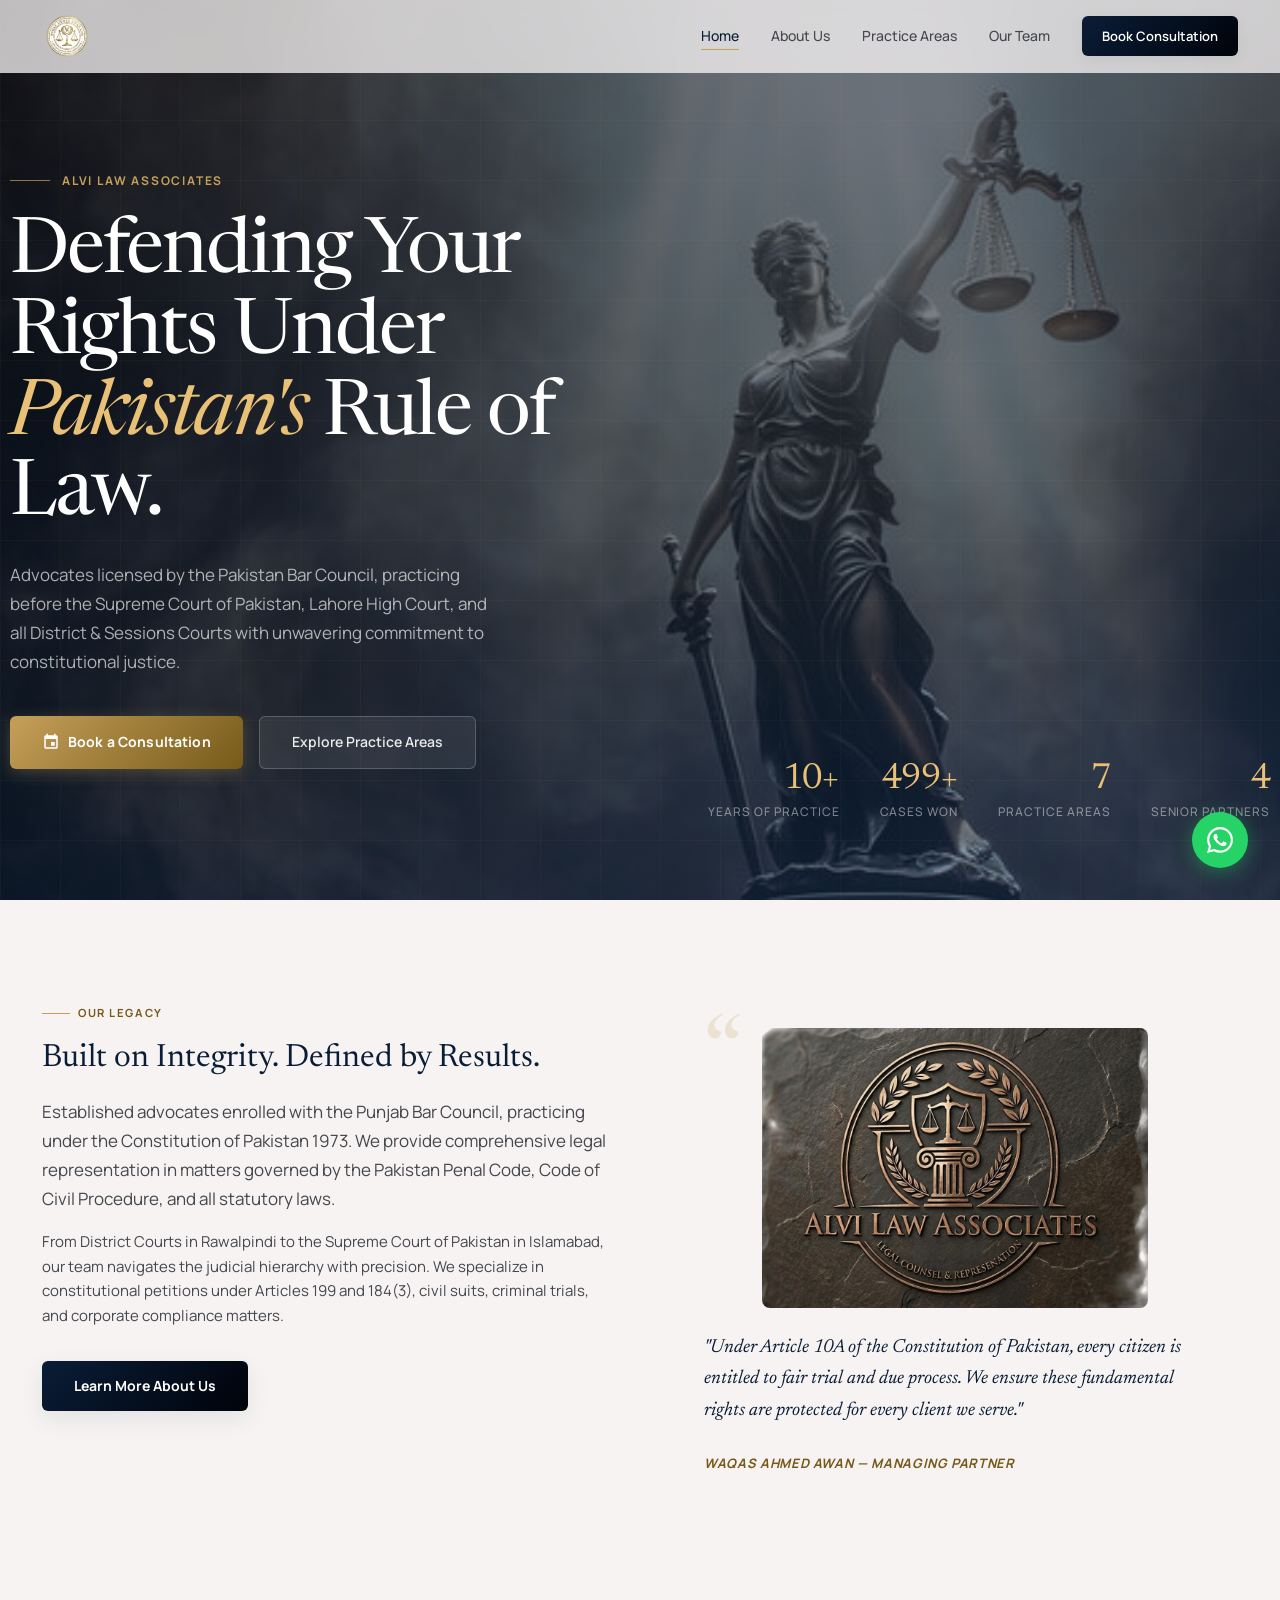
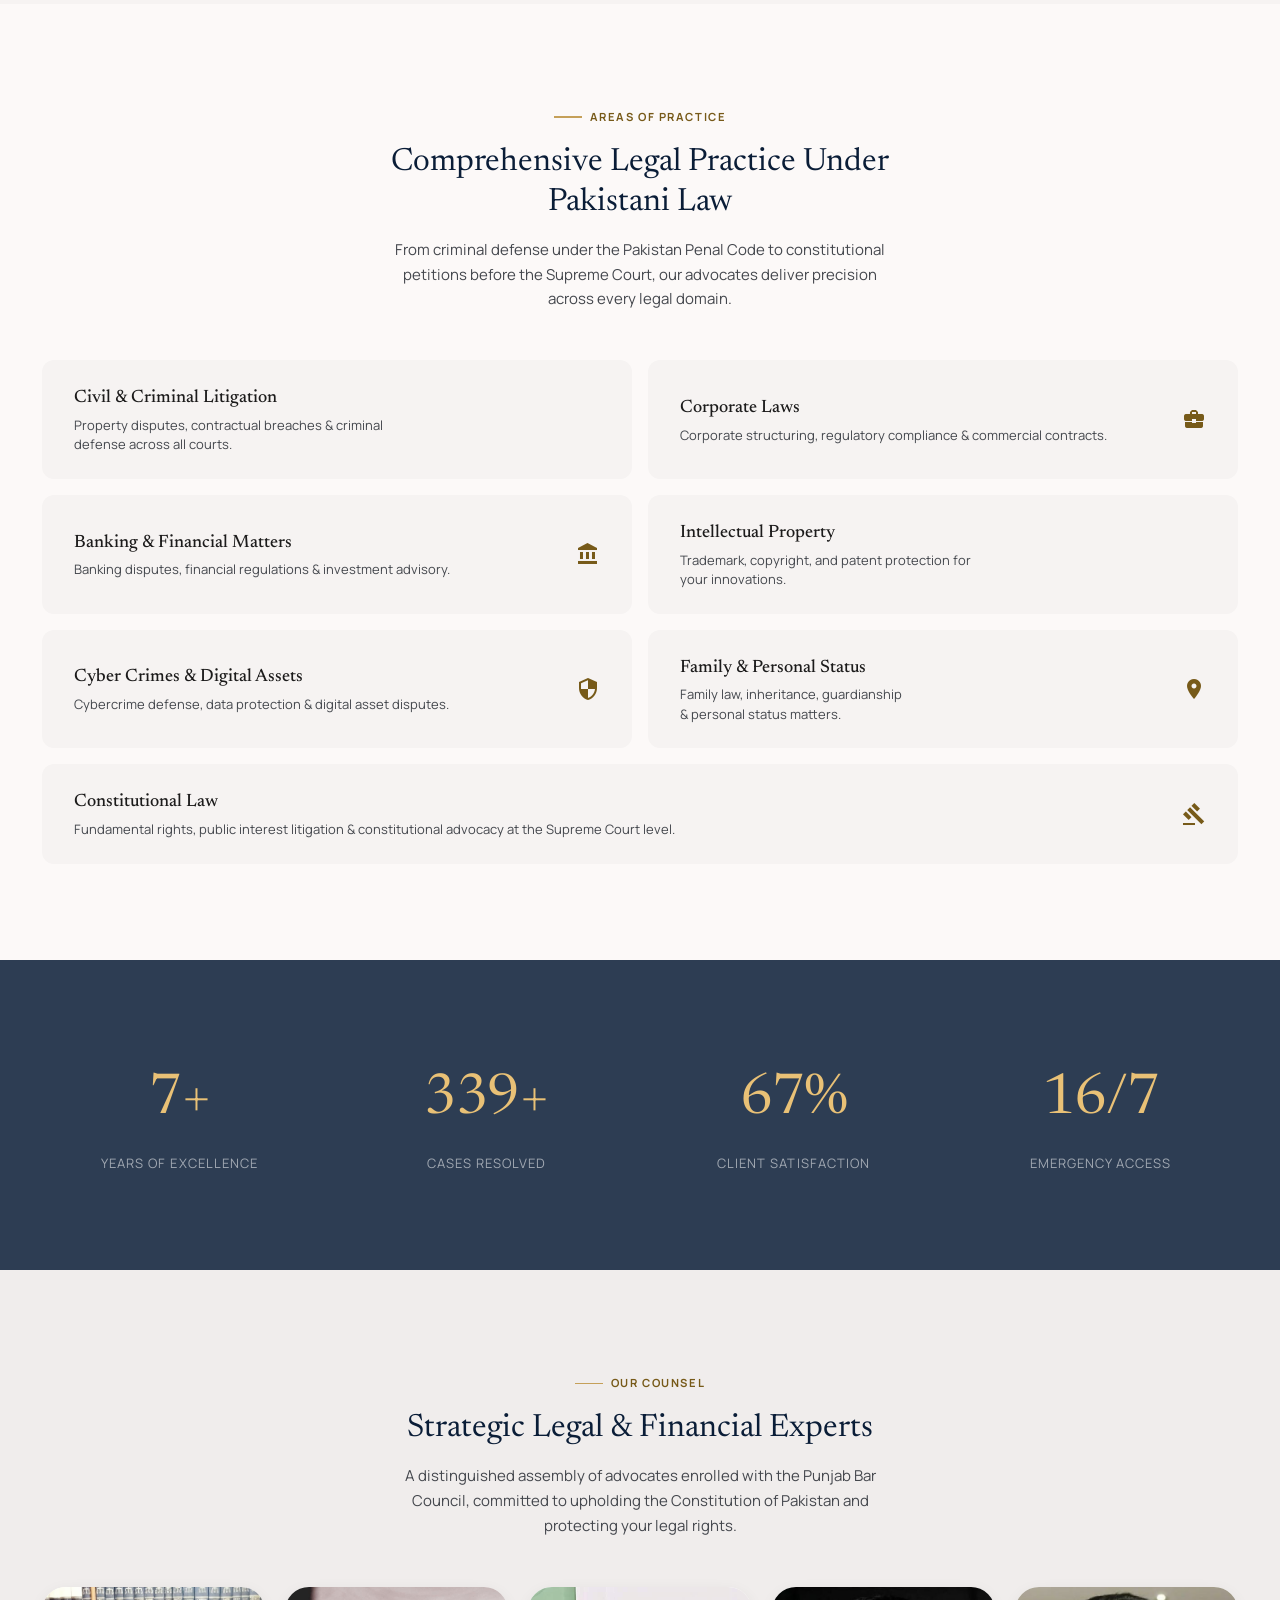
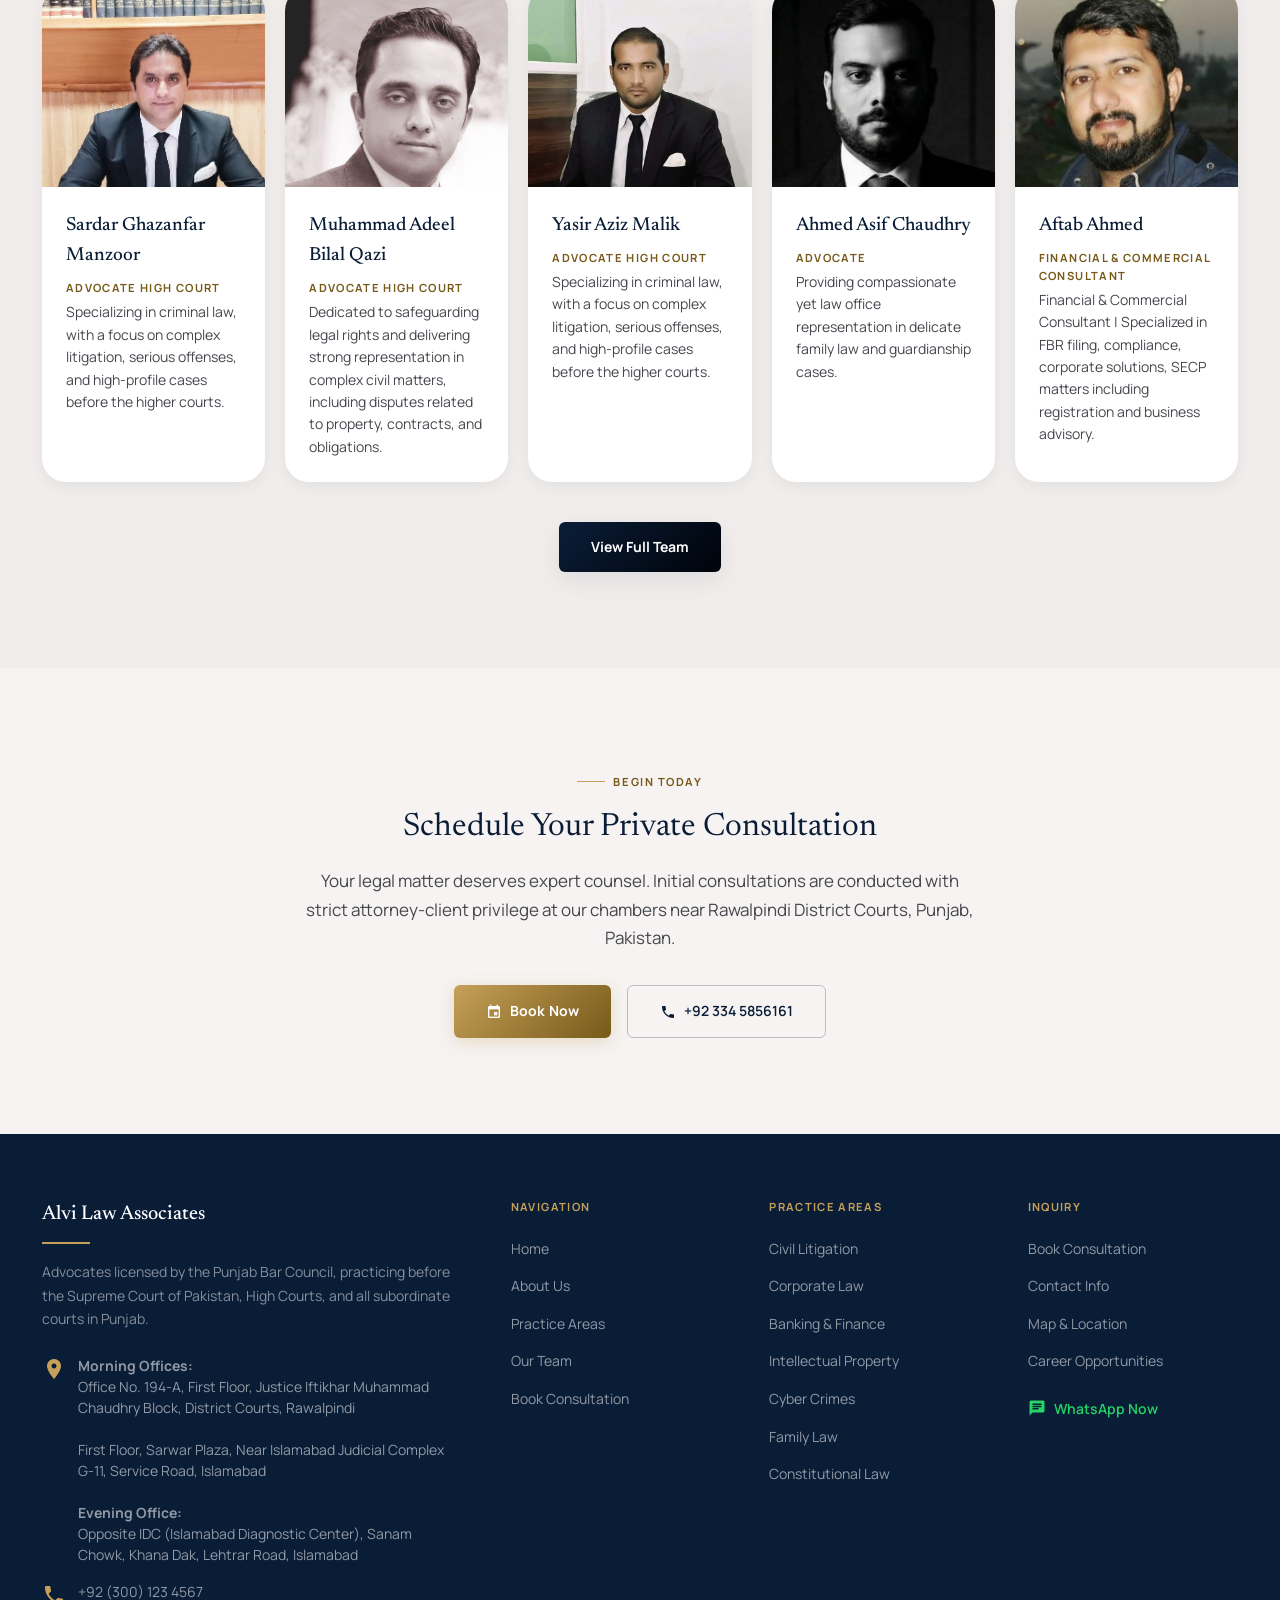
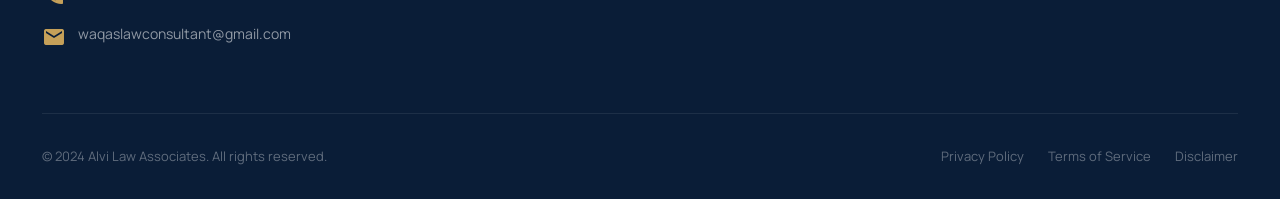
==== commit de6ab53e: "logo updated" ====
--- a/index.html
+++ b/index.html
@@ -14,7 +14,7 @@
   <nav class="nav" id="main-nav" role="navigation" aria-label="Main navigation">
     <div class="container nav-inner">
       <a href="index.html" class="nav-logo" aria-label="Alvi Law Associates - Home">
-        <img src="img/alvilaw.png" alt="Alvi Law Associates" class="nav-logo-img" />
+        <img src="img/logo.png" alt="Alvi Law Associates" class="nav-logo-img" />
       </a>
       <div class="nav-links" role="list">
         <a href="index.html"              class="nav-link" role="listitem">Home</a>
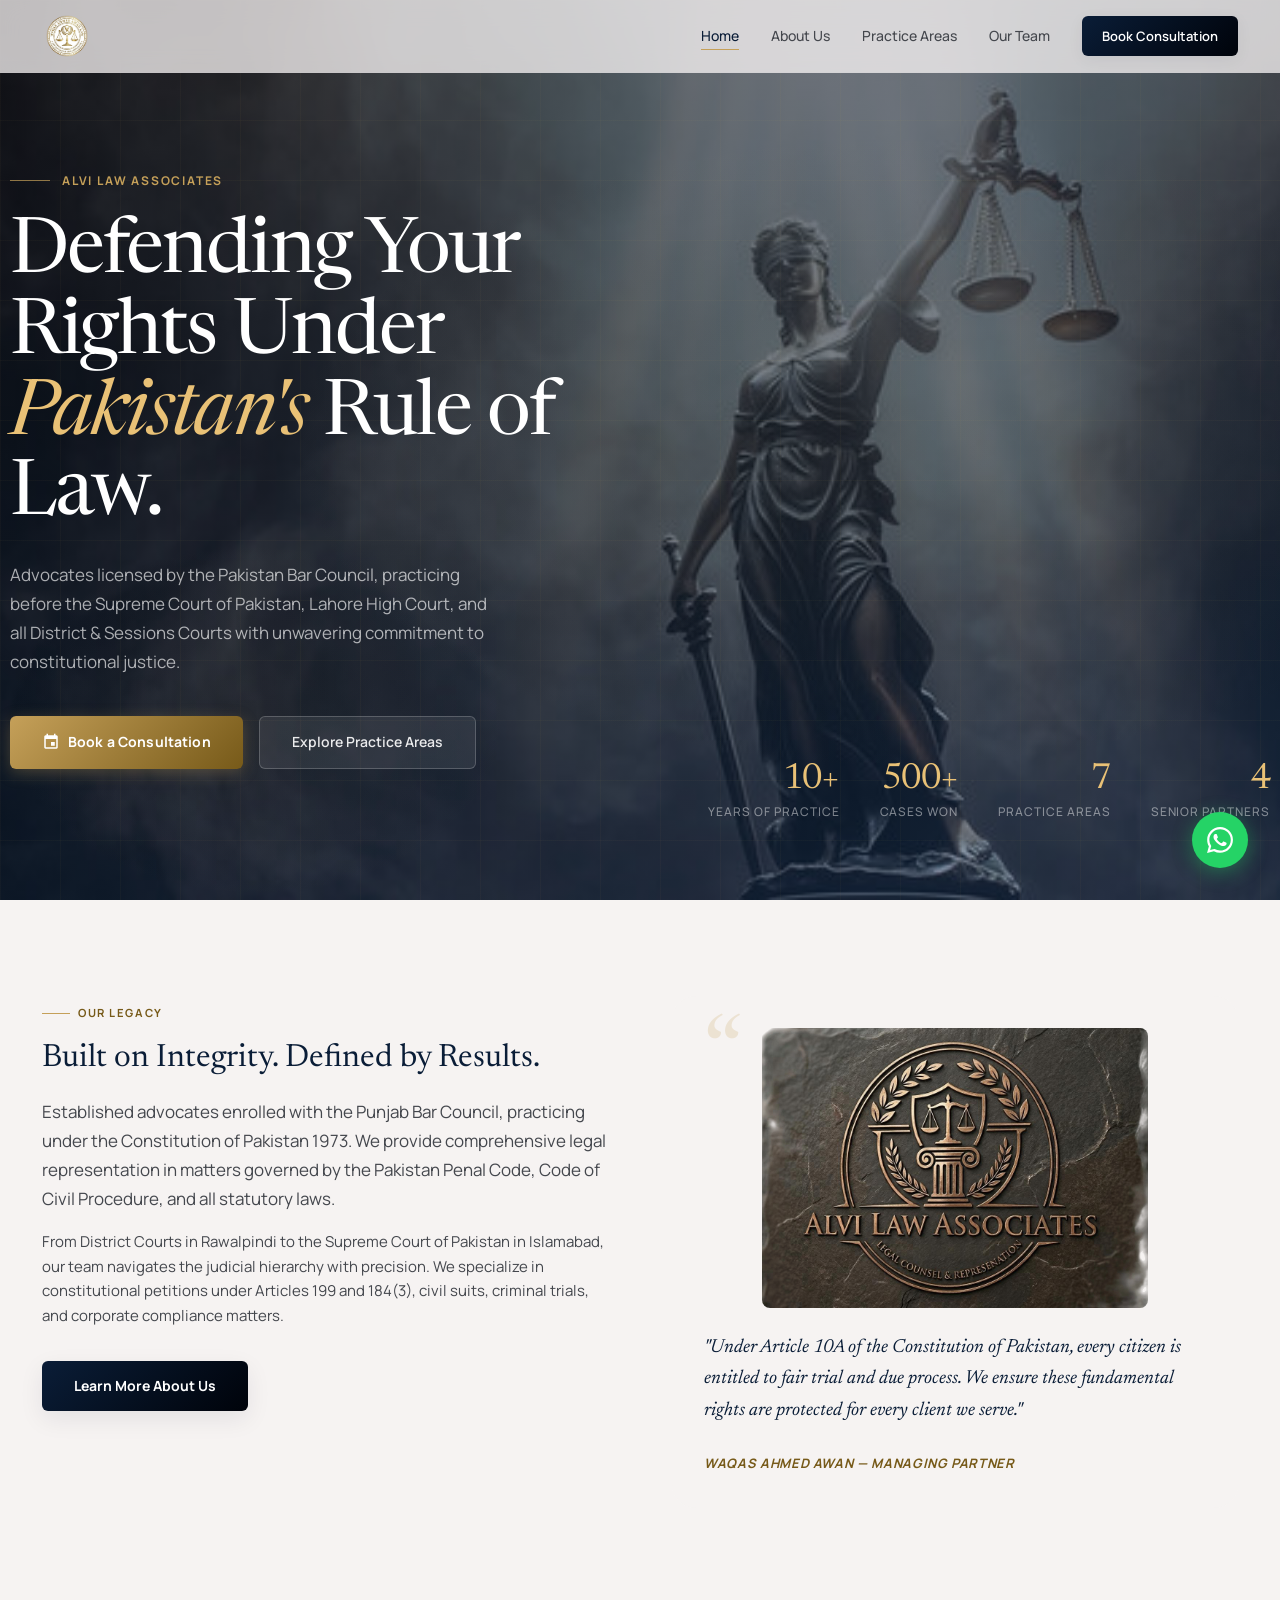
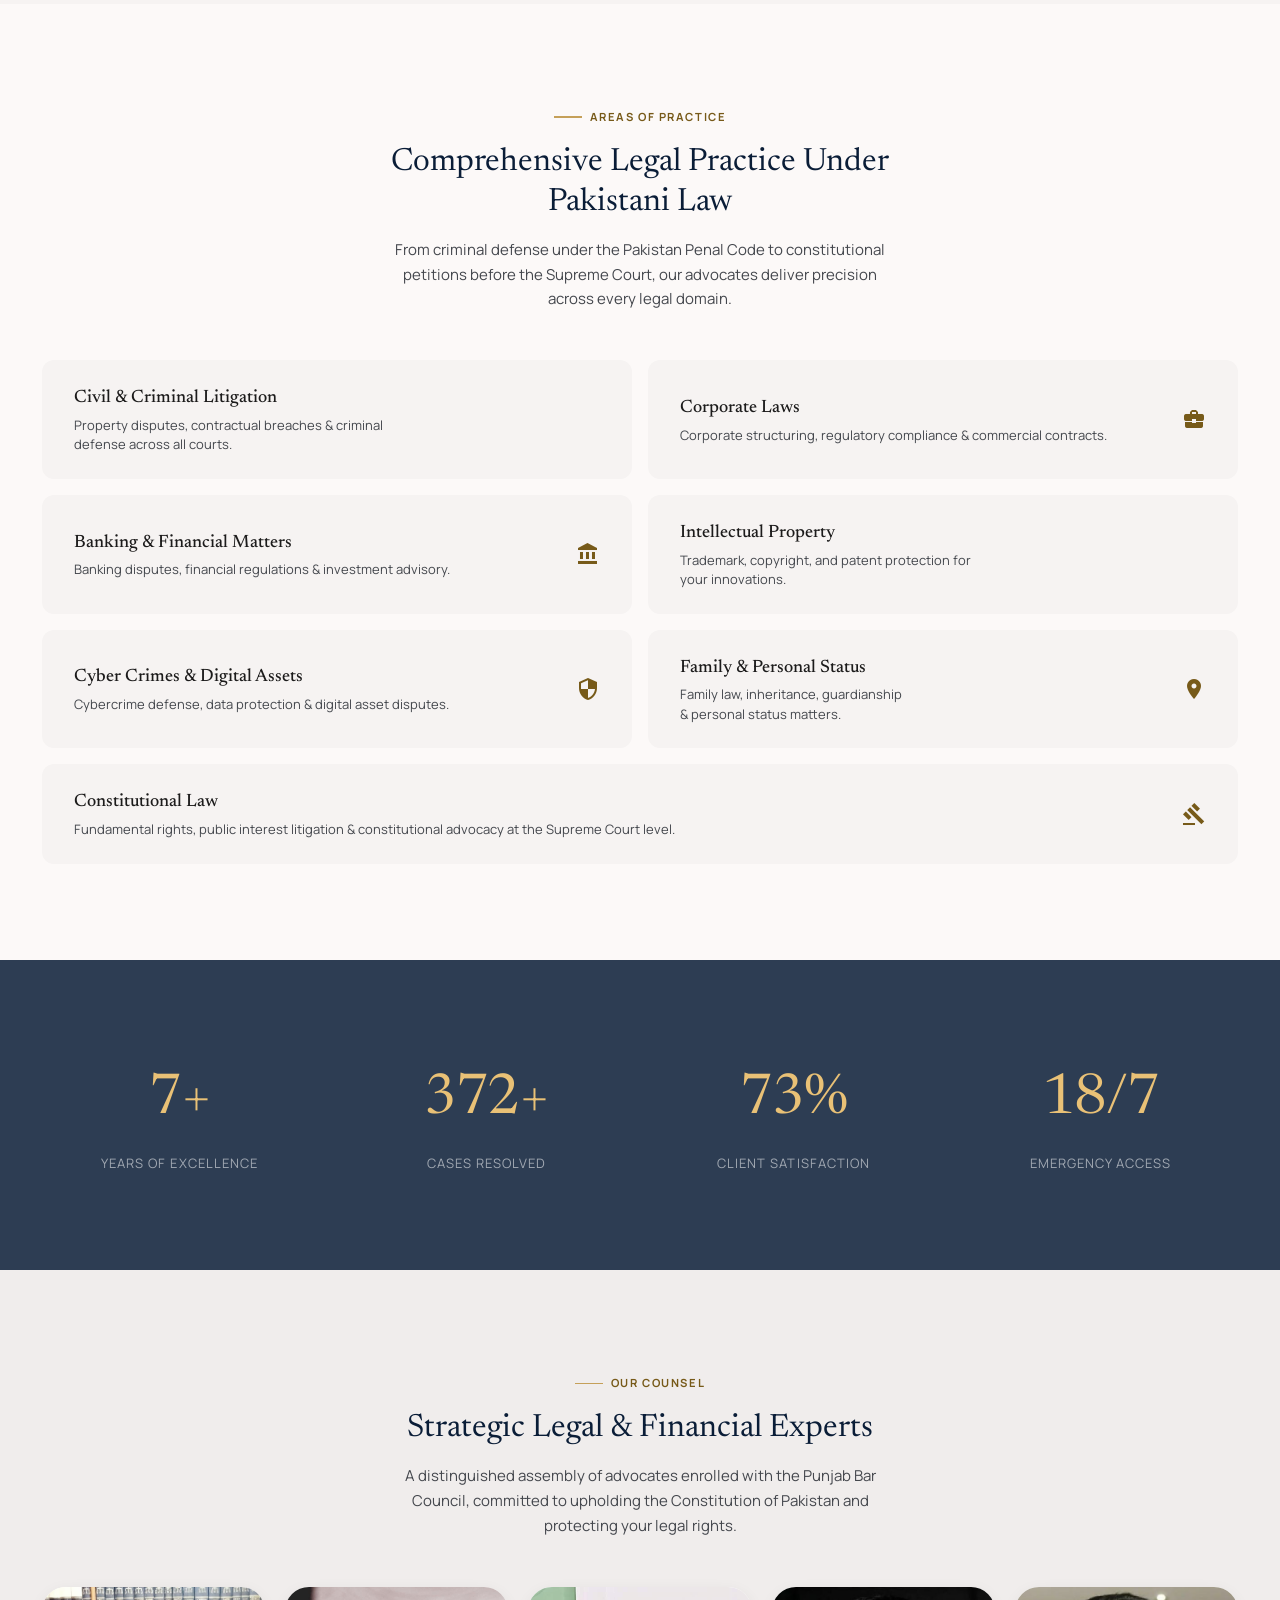
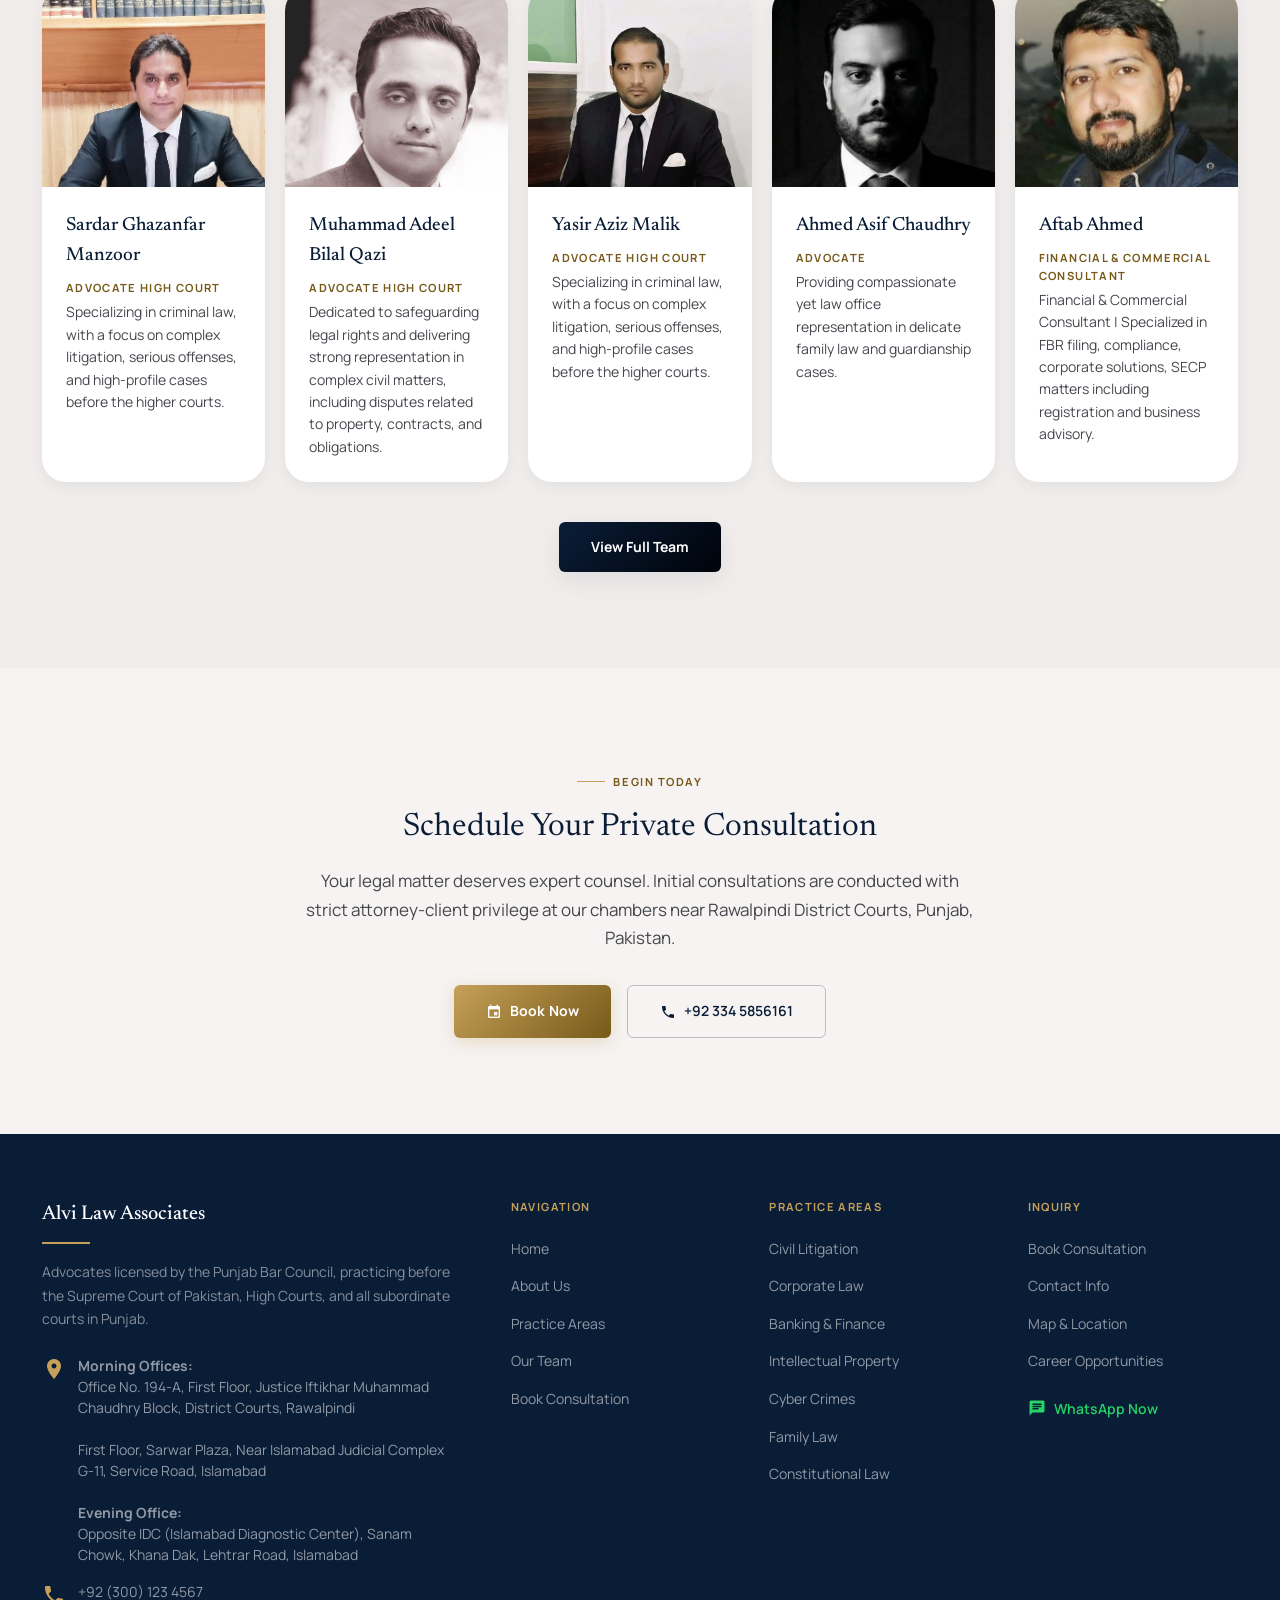
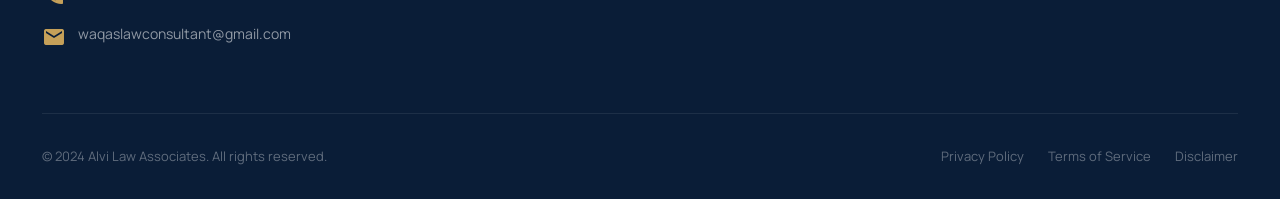
==== commit 3161e354: "Test Commit" ====
--- a/index.html
+++ b/index.html
@@ -3,7 +3,7 @@
 <head>
   <meta charset="UTF-8" />
   <meta name="viewport" content="width=device-width, initial-scale=1.0" />
-  <title>Alvi Law Associates | Premier Legal Counsel — Rawalpindi</title>
+  <title>Alvi Law Associates | Premier Legal Counsel — Punjab/Federal</title>
   <meta name="description" content="Alvi Law Associates — Advocates licensed by Punjab Bar Council, practicing before Supreme Court of Pakistan, Lahore High Court, and all District Courts. Expert legal counsel in Rawalpindi, Pakistan." />
   <link rel="stylesheet" href="styles.css" />
   <link rel="stylesheet" href="https://fonts.googleapis.com/icon?family=Material+Icons" />
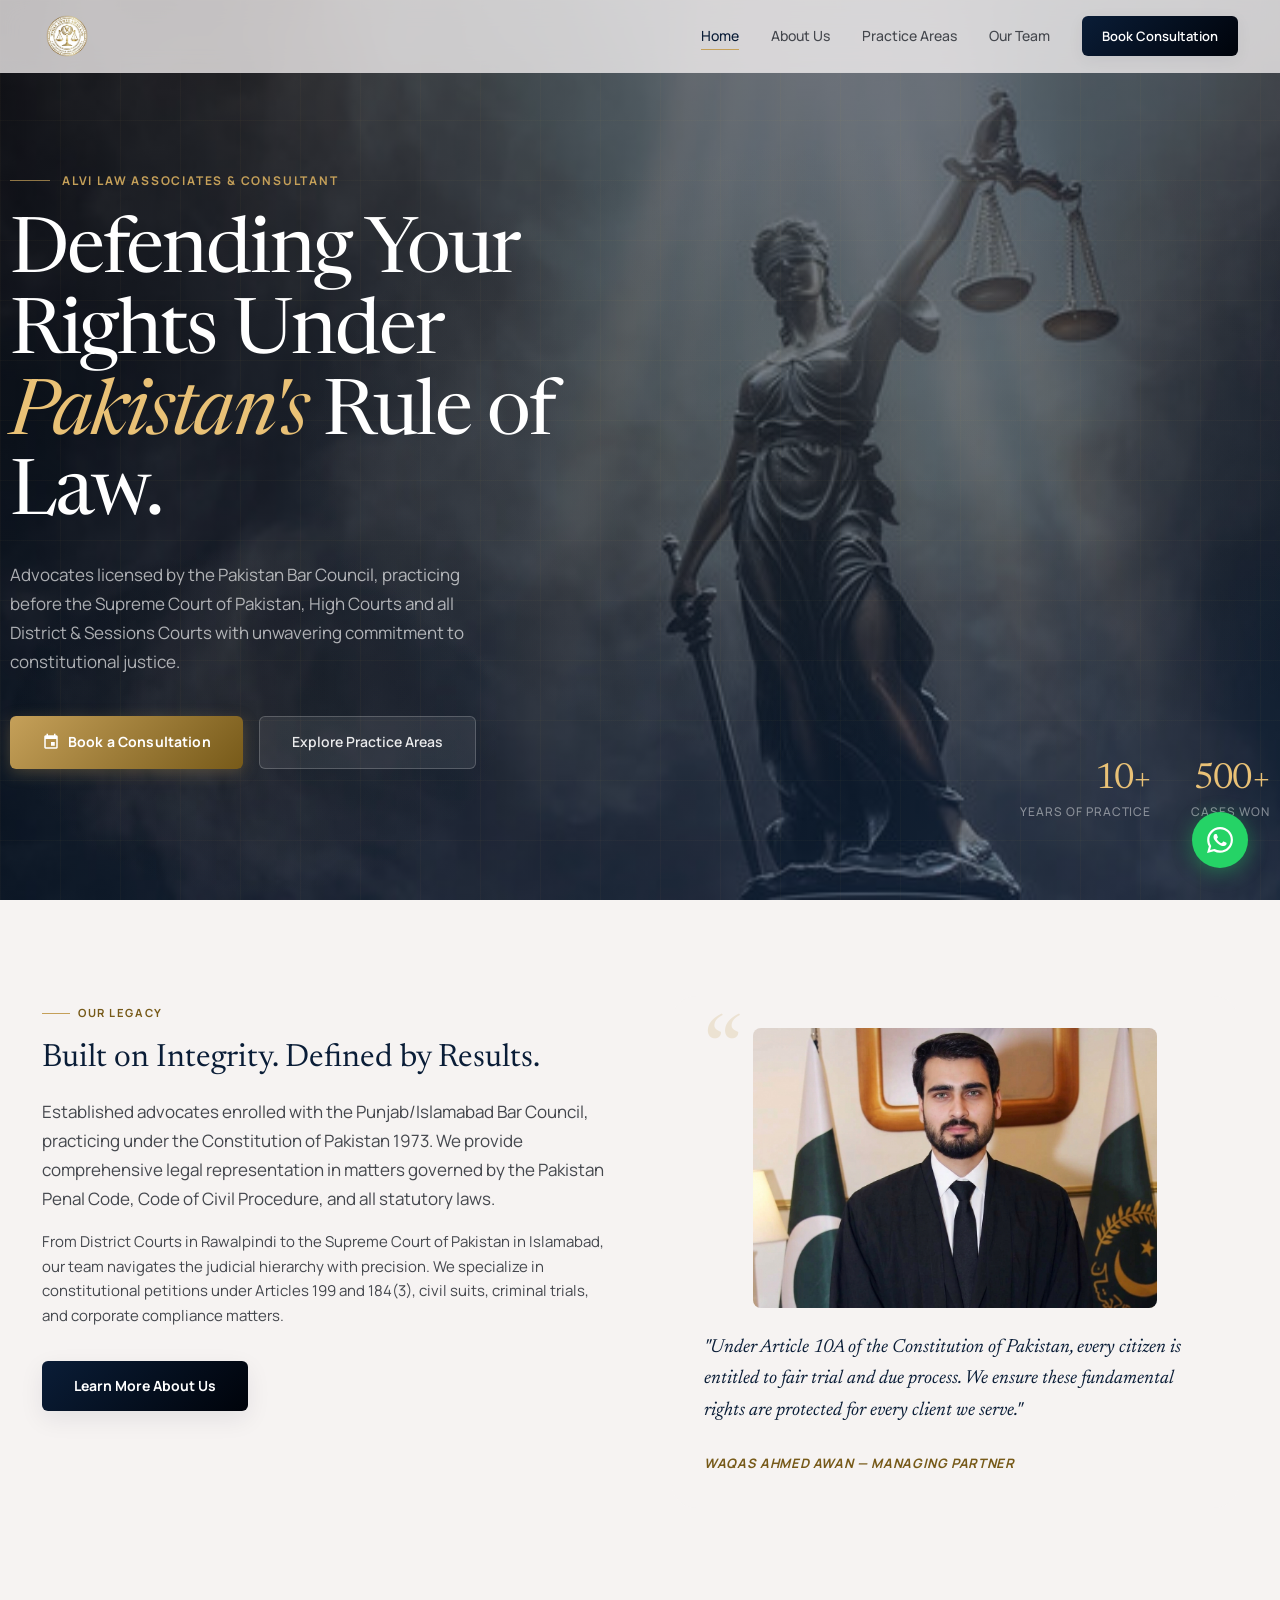
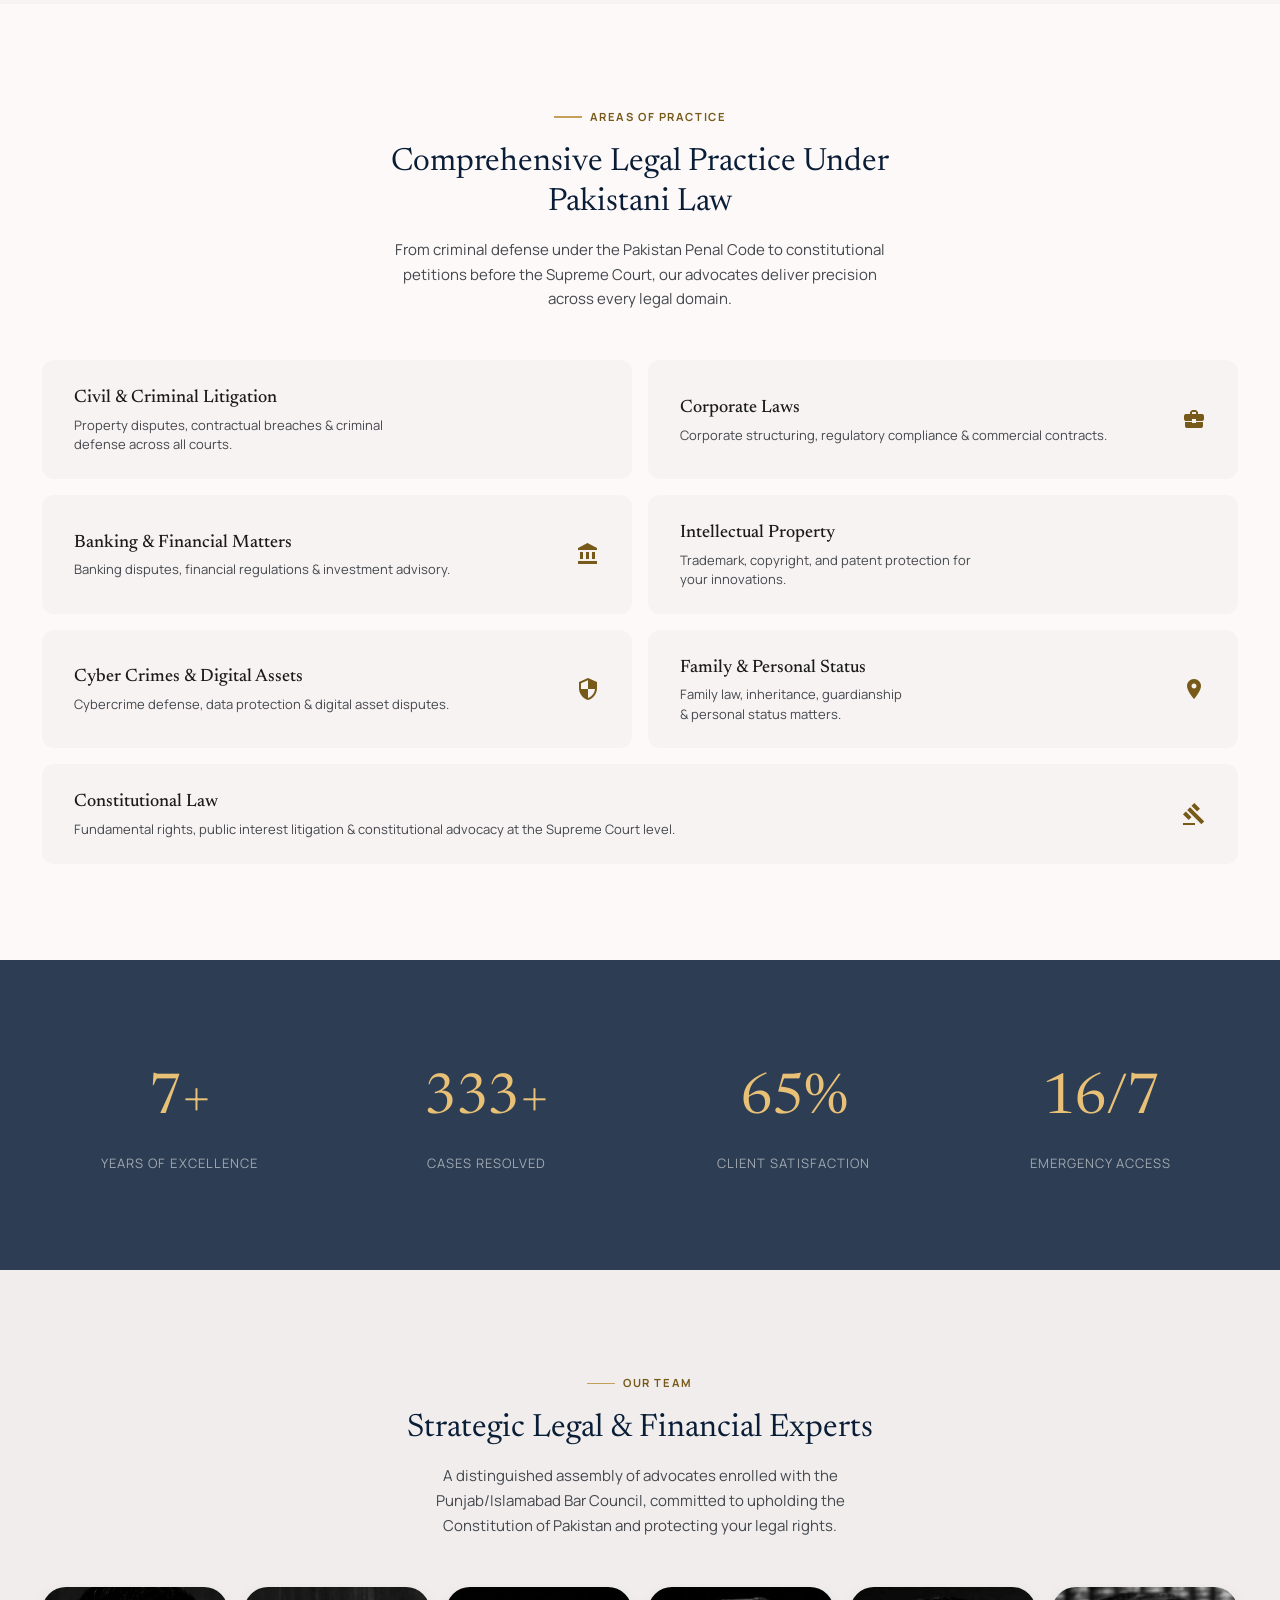
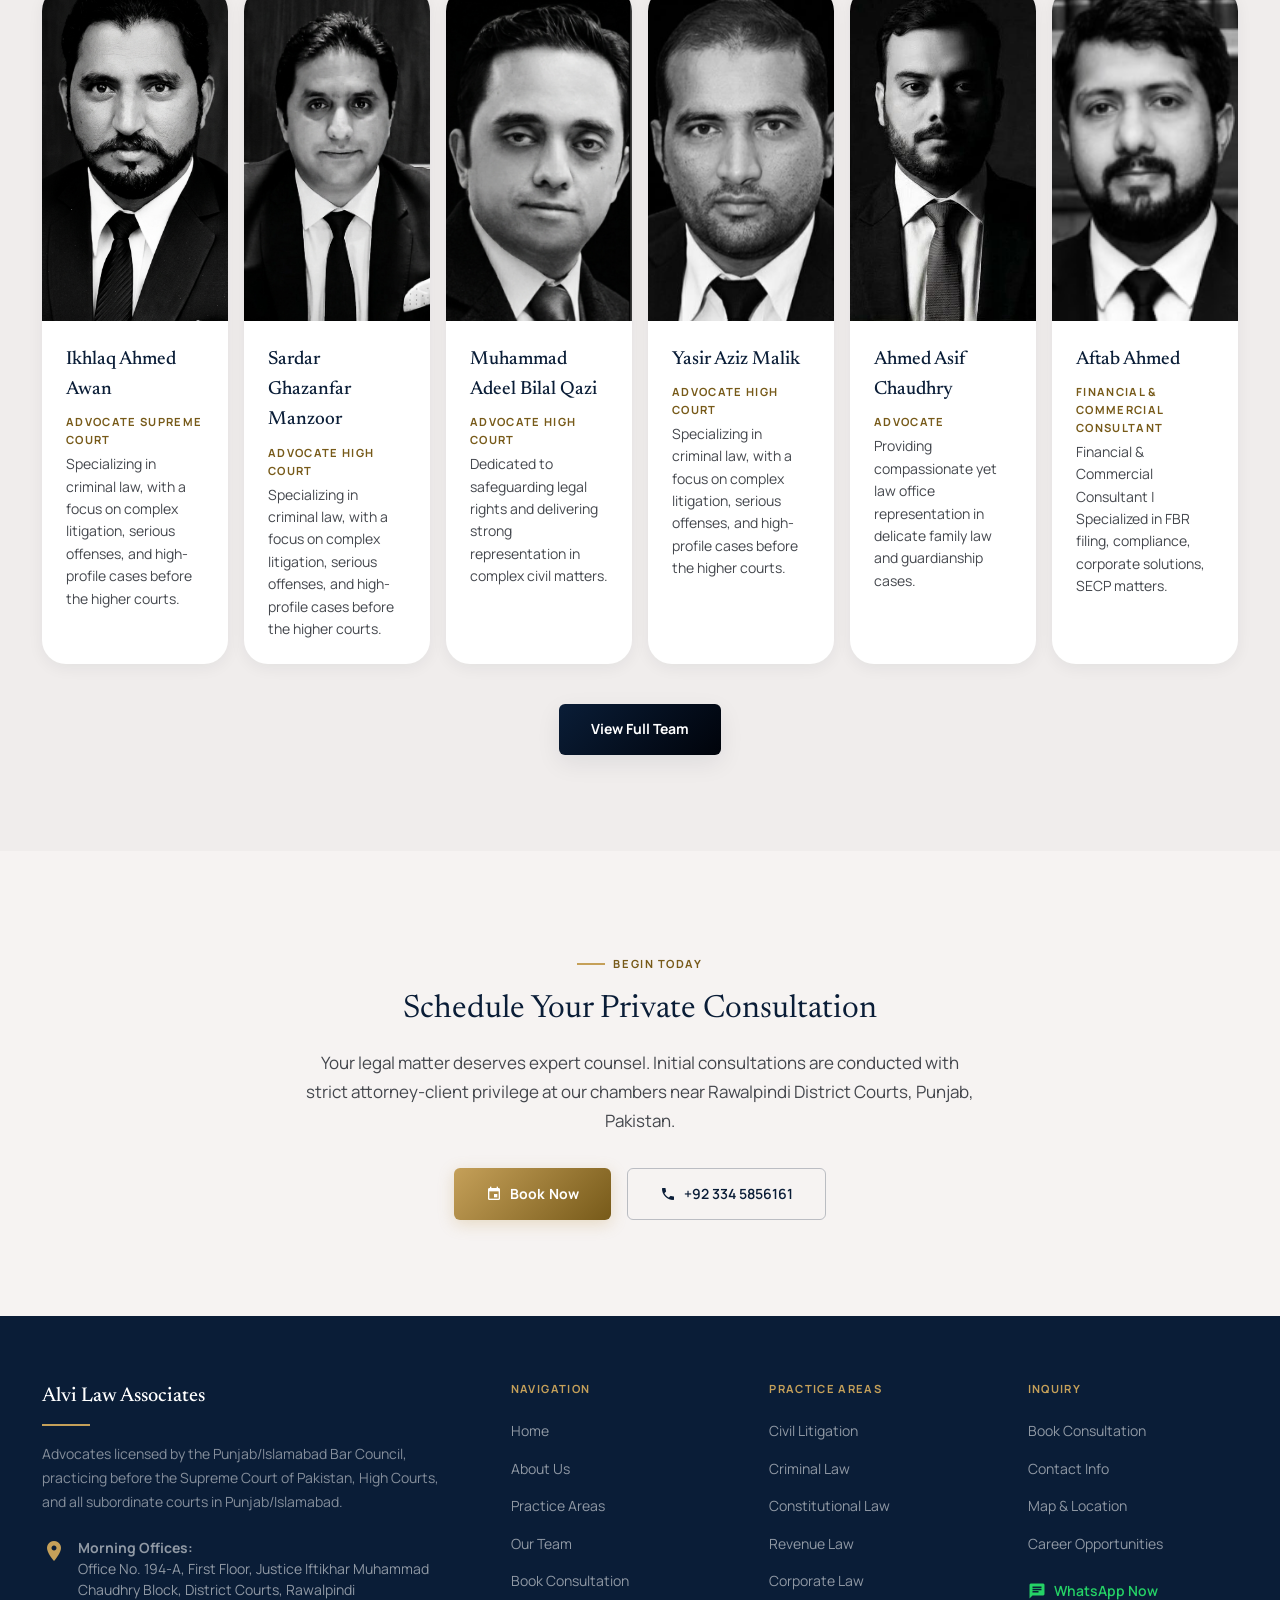
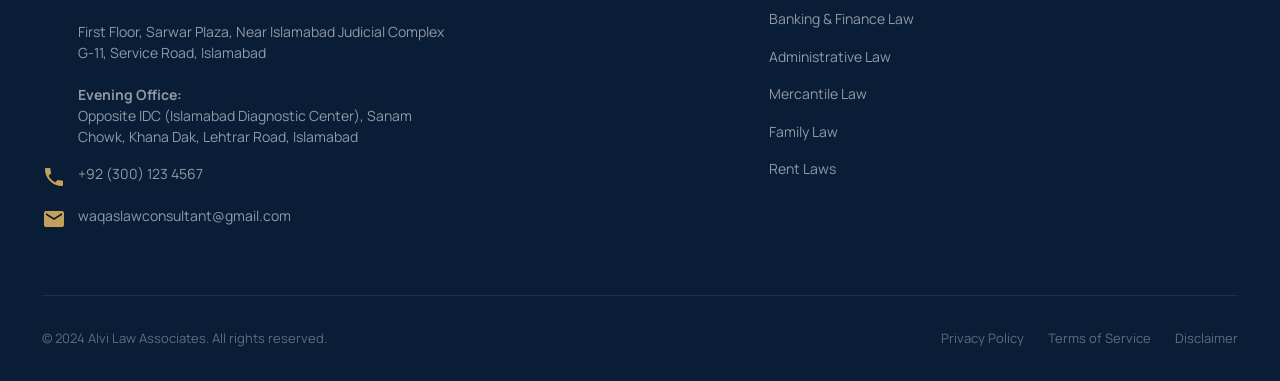
==== commit 1cf97335: "Final commit" ====
--- a/index.html
+++ b/index.html
@@ -3,8 +3,8 @@
 <head>
   <meta charset="UTF-8" />
   <meta name="viewport" content="width=device-width, initial-scale=1.0" />
-  <title>Alvi Law Associates | Premier Legal Counsel — Punjab/Federal</title>
-  <meta name="description" content="Alvi Law Associates — Advocates licensed by Punjab Bar Council, practicing before Supreme Court of Pakistan, Lahore High Court, and all District Courts. Expert legal counsel in Rawalpindi, Pakistan." />
+  <title>Alvi Law Associates | Premier Legal Counsel — Punjab/Islamabad</title>
+  <meta name="description" content="Alvi Law Associates — Advocates licensed by Punjab/Islamabad Bar Council, practicing before Supreme Court of Pakistan, Lahore High Court, and all District Courts. Expert legal counsel in Rawalpindi, Pakistan." />
   <link rel="stylesheet" href="styles.css" />
   <link rel="stylesheet" href="https://fonts.googleapis.com/icon?family=Material+Icons" />
 </head>
@@ -49,12 +49,12 @@
     <div class="hero-carousel-overlay"></div>
     <div class="hero-grid-overlay"></div>
     <div class="container hero-content">
-      <div class="hero-overline anim-fade-up">Alvi Law Associates</div>
+      <div class="hero-overline anim-fade-up">Alvi Law Associates &  Consultant</div>
       <h1 class="hero-title anim-fade-up anim-fade-up-delay-1">
         Defending Your Rights Under <em>Pakistan's</em> Rule of Law.
       </h1>
       <p class="hero-subtitle anim-fade-up anim-fade-up-delay-2">
-        Advocates licensed by the Pakistan Bar Council, practicing before the Supreme Court of Pakistan, Lahore High Court, and all District &amp; Sessions Courts with unwavering commitment to constitutional justice.
+        Advocates licensed by the Pakistan Bar Council, practicing before the Supreme Court of Pakistan, High Courts and all District &amp; Sessions Courts with unwavering commitment to constitutional justice.
       </p>
       <div class="hero-actions anim-fade-up anim-fade-up-delay-3">
         <a href="book-consultation.html" class="btn-primary" id="hero-cta-book">
@@ -74,14 +74,6 @@
         <div class="hero-stat">
           <div class="hero-stat-number"><span data-counter="500">0</span>+</div>
           <div class="hero-stat-label">Cases Won</div>
-        </div>
-        <div class="hero-stat">
-          <div class="hero-stat-number"><span data-counter="7">0</span></div>
-          <div class="hero-stat-label">Practice Areas</div>
-        </div>
-        <div class="hero-stat">
-          <div class="hero-stat-number"><span data-counter="4">0</span></div>
-          <div class="hero-stat-label">Senior Partners</div>
         </div>
       </div>
     </div>
@@ -97,7 +89,7 @@
             Built on Integrity. Defined by Results.
           </h2>
           <p class="body-lg reveal reveal-delay-2" style="margin-bottom: var(--space-4);">
-            Established advocates enrolled with the Punjab Bar Council, practicing under the Constitution of Pakistan 1973. We provide comprehensive legal representation in matters governed by the Pakistan Penal Code, Code of Civil Procedure, and all statutory laws.
+            Established advocates enrolled with the Punjab/Islamabad Bar Council, practicing under the Constitution of Pakistan 1973. We provide comprehensive legal representation in matters governed by the Pakistan Penal Code, Code of Civil Procedure, and all statutory laws.
           </p>
           <p class="body-md reveal reveal-delay-2">
             From District Courts in Rawalpindi to the Supreme Court of Pakistan in Islamabad, our team navigates the judicial hierarchy with precision. We specialize in constitutional petitions under Articles 199 and 184(3), civil suits, criminal trials, and corporate compliance matters.
@@ -109,7 +101,7 @@
         <div class="reveal reveal-delay-2">
           <blockquote class="testimonial" style="margin:0;">
             <div class="testimonial-image-wrapper">
-              <img src="img/alvi.png" alt="Alvi Law Associates" class="testimonial-image-square animated-image" />
+              <img src="img/waqas.png" alt="Alvi Law Associates" class="testimonial-image-square animated-image" />
             </div>
             <p class="testimonial-text">
               "Under Article 10A of the Constitution of Pakistan, every citizen is entitled to fair trial and due process. We ensure these fundamental rights are protected for every client we serve."
@@ -225,18 +217,26 @@
   <section class="section" style="background: var(--surface-container);">
     <div class="container">
       <div class="text-center mb-12">
-        <div class="section-tag reveal" style="justify-content:center;">Our Counsel</div>
+        <div class="section-tag reveal" style="justify-content:center;">Our Team</div>
         <h2 class="headline-lg reveal reveal-delay-1" style="color: var(--primary-container); margin-bottom: var(--space-4);">
           Strategic Legal & Financial Experts
         </h2>
         <p class="body-md reveal reveal-delay-2" style="max-width: 500px; margin: 0 auto;">
-          A distinguished assembly of advocates enrolled with the Punjab Bar Council, committed to upholding the Constitution of Pakistan and protecting your legal rights.
+          A distinguished assembly of advocates enrolled with the Punjab/Islamabad Bar Council, committed to upholding the Constitution of Pakistan and protecting your legal rights.
         </p>
       </div>
 
-      <div class="grid-5">
+      <div class="grid-6">
+            <div class="team-card reveal" id="team-dildar">
+          <img src="img/ikhlaq.png" alt="Ikhlaq Ahmed Awan" class="team-card-avatar" />
+          <div class="team-card-body">            
+            <div class="team-card-name">Ikhlaq Ahmed Awan</div>
+            <div class="team-card-role">Advocate Supreme Court</div>
+            <p class="team-card-desc">Specializing in criminal law, with a focus on complex litigation, serious offenses, and high-profile cases before the higher courts.</p>
+          </div>
+        </div>
         <div class="team-card reveal" id="team-dildar">
-          <img src="img/sardar.jpeg" alt="Sardar Ghazanfar Manzoor" class="team-card-avatar" />
+          <img src="img/sardar.png" alt="Sardar Ghazanfar Manzoor" class="team-card-avatar" />
           <div class="team-card-body">            
             <div class="team-card-name">Sardar Ghazanfar Manzoor</div>
             <div class="team-card-role">Advocate High Court</div>
@@ -245,16 +245,16 @@
         </div>
 
         <div class="team-card reveal reveal-delay-1" id="team-zameer">
-          <img src="img/adeel.jpeg" alt="Muhammad Adeel Bilal Qazi" class="team-card-avatar" />
+          <img src="img/adeel.png" alt="Muhammad Adeel Bilal Qazi" class="team-card-avatar" />
           <div class="team-card-body">
             <div class="team-card-name">Muhammad Adeel Bilal Qazi</div>            
             <div class="team-card-role">Advocate High Court</div>
-            <p class="team-card-desc">Dedicated to safeguarding legal rights and delivering strong representation in complex civil matters, including disputes related to property, contracts, and obligations.</p>
+            <p class="team-card-desc">Dedicated to safeguarding legal rights and delivering strong representation in complex civil matters.</p>
           </div>
         </div>
 
         <div class="team-card reveal reveal-delay-2" id="team-mureed">
-          <img src="img/yasir.jpeg" alt="Yasir Aziz Malik" class="team-card-avatar" />
+          <img src="img/yasir.png" alt="Yasir Aziz Malik" class="team-card-avatar" />
           <div class="team-card-body">            
             <div class="team-card-name">Yasir Aziz Malik</div>
             <div class="team-card-role">Advocate High Court</div>
@@ -271,11 +271,11 @@
           </div>
         </div>
          <div class="team-card reveal reveal-delay-3" id="team-aftab">
-          <img src="img/aftab.jpeg" alt="Aftab Ahmed" class="team-card-avatar" />
+          <img src="img/aftab.png" alt="Aftab Ahmed" class="team-card-avatar" />
           <div class="team-card-body">
             <div class="team-card-name">Aftab Ahmed</div>            
             <div class="team-card-role">Financial & Commercial Consultant</div>
-            <p class="team-card-desc"> Financial & Commercial Consultant | Specialized in FBR filing, compliance, corporate solutions, SECP matters including registration and business advisory.</p>
+            <p class="team-card-desc"> Financial & Commercial Consultant | Specialized in FBR filing, compliance, corporate solutions, SECP matters.</p>
           </div>
         </div>
          
@@ -321,7 +321,7 @@
           <div class="footer-brand-name">Alvi Law Associates</div>
           <div class="divider-gold"></div>
           <p class="footer-brand-desc">
-            Advocates licensed by the Punjab Bar Council, practicing before the Supreme Court of Pakistan, High Courts, and all subordinate courts in Punjab.
+            Advocates licensed by the Punjab/Islamabad Bar Council, practicing before the Supreme Court of Pakistan, High Courts, and all subordinate courts in Punjab/Islamabad.
           </p>
           <div class="footer-contact-item">
             <span class="material-icons footer-contact-icon">location_on</span>
@@ -352,12 +352,15 @@
           <div class="footer-col-title">Practice Areas</div>
           <ul class="footer-links">
             <li><a href="practice-areas.html#civil"           class="footer-link">Civil Litigation</a></li>
+            <li><a href="practice-areas.html#criminal"        class="footer-link">Criminal Law</a></li>
+            <li><a href="practice-areas.html#constitutional"  class="footer-link">Constitutional Law</a></li>
+            <li><a href="practice-areas.html#revenue"         class="footer-link">Revenue Law</a></li>
             <li><a href="practice-areas.html#corporate"       class="footer-link">Corporate Law</a></li>
-            <li><a href="practice-areas.html#banking"         class="footer-link">Banking &amp; Finance</a></li>
-            <li><a href="practice-areas.html#ip"              class="footer-link">Intellectual Property</a></li>
-            <li><a href="practice-areas.html#cyber"           class="footer-link">Cyber Crimes</a></li>
+            <li><a href="practice-areas.html#banking"         class="footer-link">Banking &amp; Finance Law</a></li>
+            <li><a href="practice-areas.html#administrative"  class="footer-link">Administrative Law</a></li>
+            <li><a href="practice-areas.html#mercantile"      class="footer-link">Mercantile Law</a></li>
             <li><a href="practice-areas.html#family"          class="footer-link">Family Law</a></li>
-            <li><a href="practice-areas.html#constitutional"  class="footer-link">Constitutional Law</a></li>
+            <li><a href="practice-areas.html#rent"            class="footer-link">Rent Laws</a></li>
           </ul>
         </div>
 
@@ -370,7 +373,7 @@
             <li><a href="mailto:waqaslawconsultant@gmail.com" class="footer-link">Career Opportunities</a></li>
           </ul>
           <div style="margin-top: var(--space-6);">
-            <a href="https://wa.me/923119876543" target="_blank" rel="noopener"
+            <a href="https://wa.me/+923345856161" target="_blank" rel="noopener"
                style="display:inline-flex; align-items:center; gap:var(--space-2);
                       color: #25D366; font-size:0.875rem; font-weight:600;">
               <span class="material-icons" style="font-size:1.1rem;">chat</span>
@@ -392,7 +395,7 @@
   </footer>
 
   <!-- WhatsApp FAB -->
-  <a href="https://wa.me/923119876543" target="_blank" rel="noopener"
+  <a href="https://wa.me/+923345856161" target="_blank" rel="noopener"
      class="whatsapp-fab" id="whatsapp-fab" aria-label="Chat on WhatsApp">
     <svg viewBox="0 0 24 24" fill="currentColor" width="26" height="26">
       <path d="M17.472 14.382c-.297-.149-1.758-.867-2.03-.967-.273-.099-.471-.148-.67.15-.197.297-.767.966-.94 1.164-.173.199-.347.223-.644.075-.297-.15-1.255-.463-2.39-1.475-.883-.788-1.48-1.761-1.653-2.059-.173-.297-.018-.458.13-.606.134-.133.298-.347.446-.52.149-.174.198-.298.298-.497.099-.198.05-.371-.025-.52-.075-.149-.669-1.612-.916-2.207-.242-.579-.487-.5-.669-.51-.173-.008-.371-.01-.57-.01-.198 0-.52.074-.792.372-.272.297-1.04 1.016-1.04 2.479 0 1.462 1.065 2.875 1.213 3.074.149.198 2.096 3.2 5.077 4.487.709.306 1.262.489 1.694.625.712.227 1.36.195 1.871.118.571-.085 1.758-.719 2.006-1.413.248-.694.248-1.289.173-1.413-.074-.124-.272-.198-.57-.347m-5.421 7.403h-.004a9.87 9.87 0 01-5.031-1.378l-.361-.214-3.741.982.998-3.648-.235-.374a9.86 9.86 0 01-1.51-5.26c.001-5.45 4.436-9.884 9.888-9.884 2.64 0 5.122 1.03 6.988 2.898a9.825 9.825 0 012.893 6.994c-.003 5.45-4.437 9.884-9.885 9.884m8.413-18.297A11.815 11.815 0 0012.05 0C5.495 0 .16 5.335.157 11.892c0 2.096.547 4.142 1.588 5.945L.057 24l6.305-1.654a11.882 11.882 0 005.683 1.448h.005c6.554 0 11.89-5.335 11.893-11.893a11.821 11.821 0 00-3.48-8.413z"/>
--- a/styles.css
+++ b/styles.css
@@ -210,6 +210,7 @@
 .grid-3 { display: grid; grid-template-columns: repeat(3, 1fr); gap: var(--space-8); }
 .grid-4 { display: grid; grid-template-columns: repeat(4, 1fr); gap: var(--space-6); }
 .grid-5 { display: grid; grid-template-columns: repeat(5, 1fr); gap: var(--space-5); }
+.grid-6 { display: grid; grid-template-columns: repeat(6, 1fr); gap: var(--space-4); }
 
 .flex-center { display: flex; align-items: center; justify-content: center; }
 .flex-between { display: flex; align-items: center; justify-content: space-between; }
@@ -723,7 +724,7 @@
 
 .team-card-avatar {
   width: 100%;
-  height: 200px;
+  height: 334px;
   object-fit: cover;
   object-position: top center;
   filter: saturate(0.85);
@@ -1335,6 +1336,7 @@
 @media (max-width: 1024px) {
   .grid-4 { grid-template-columns: repeat(2, 1fr); }
   .grid-5 { grid-template-columns: repeat(3, 1fr); }
+  .grid-6 { grid-template-columns: repeat(3, 1fr); }
   .footer-grid { grid-template-columns: 1fr 1fr; gap: var(--space-8); }
 }
 
@@ -1345,6 +1347,7 @@
   .grid-3 { grid-template-columns: 1fr; }
   .grid-4 { grid-template-columns: 1fr; }
   .grid-5 { grid-template-columns: repeat(2, 1fr); }
+  .grid-6 { grid-template-columns: repeat(2, 1fr); }
   .form-row { grid-template-columns: 1fr; }
   .hero-stats { position: relative; bottom: auto; margin-top: var(--space-12); flex-wrap: wrap; gap: var(--space-8); }
   .hero-stats .hero-stat { text-align: left; }
@@ -1359,4 +1362,5 @@
   .hero-actions .btn-primary,
   .hero-actions .btn-secondary { width: 100%; justify-content: center; }
   .grid-5 { grid-template-columns: 1fr; }
-}
+  .grid-6 { grid-template-columns: 1fr; }
+}
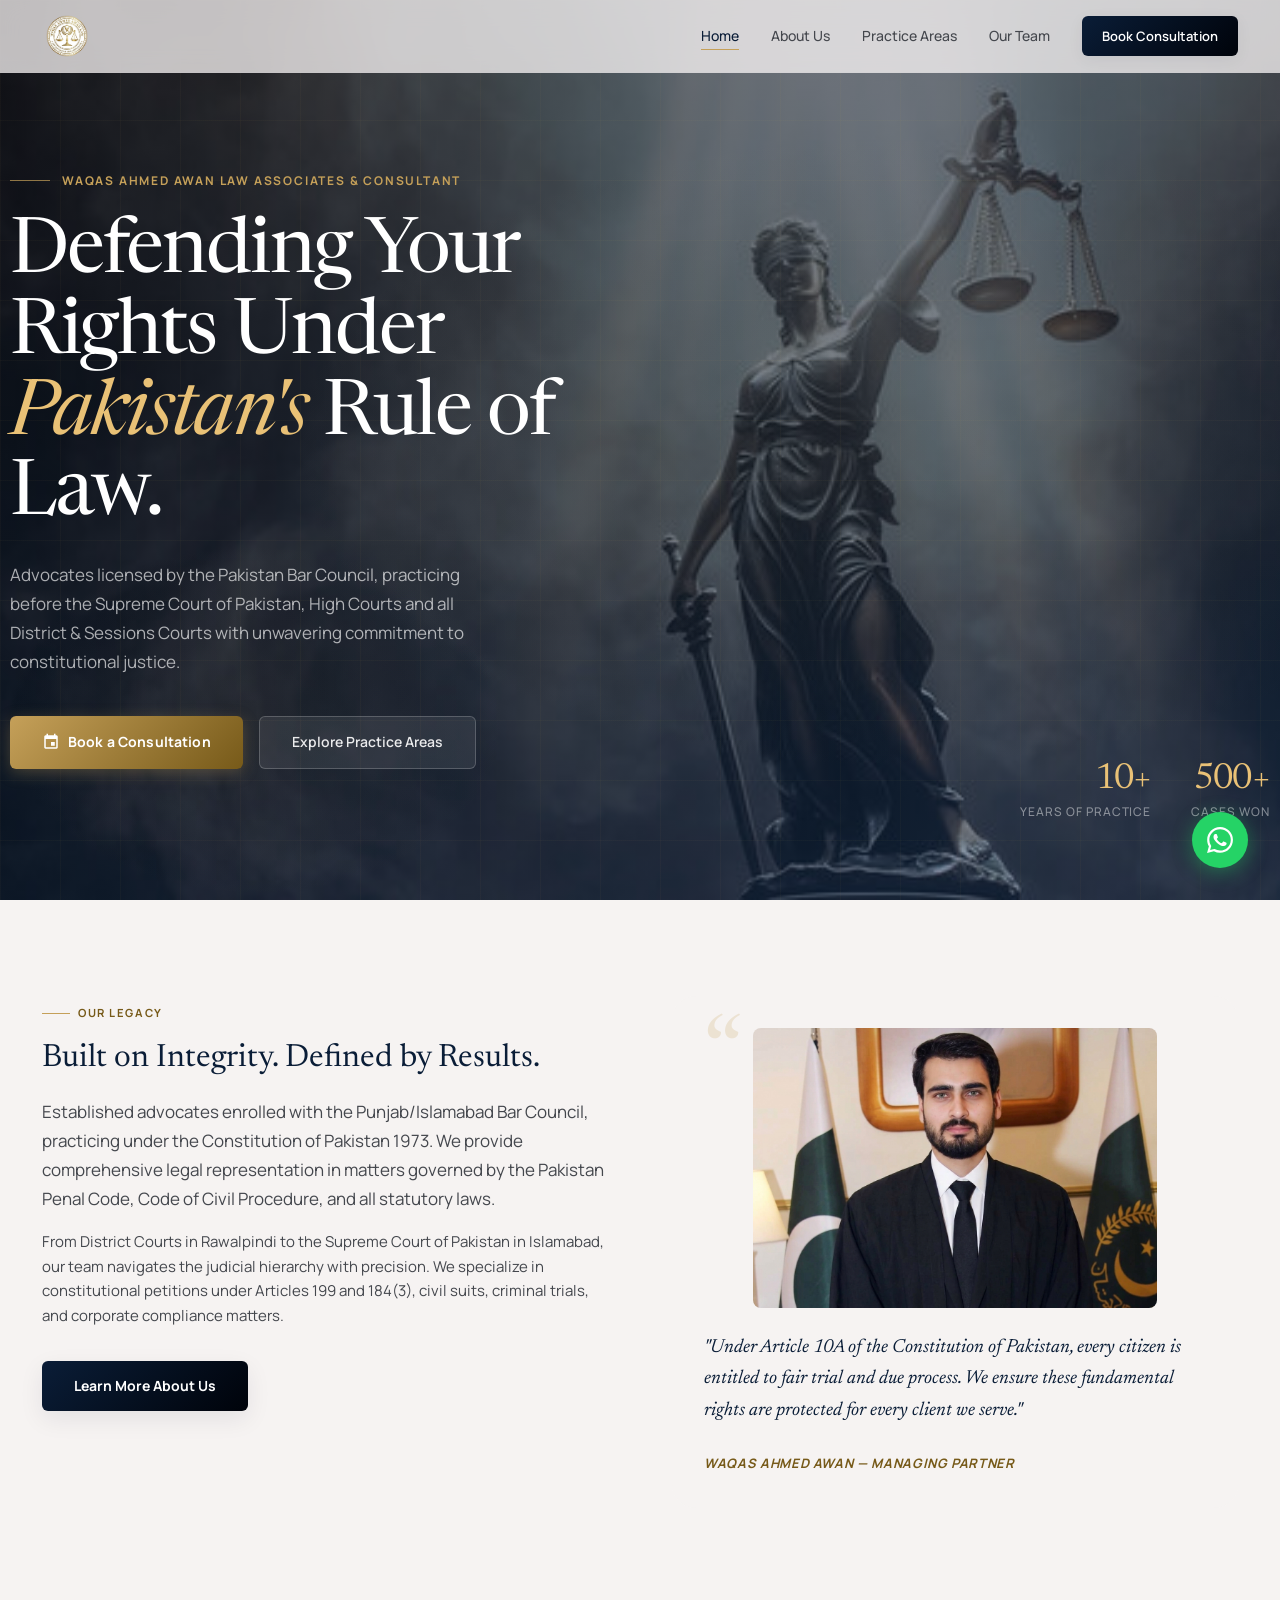
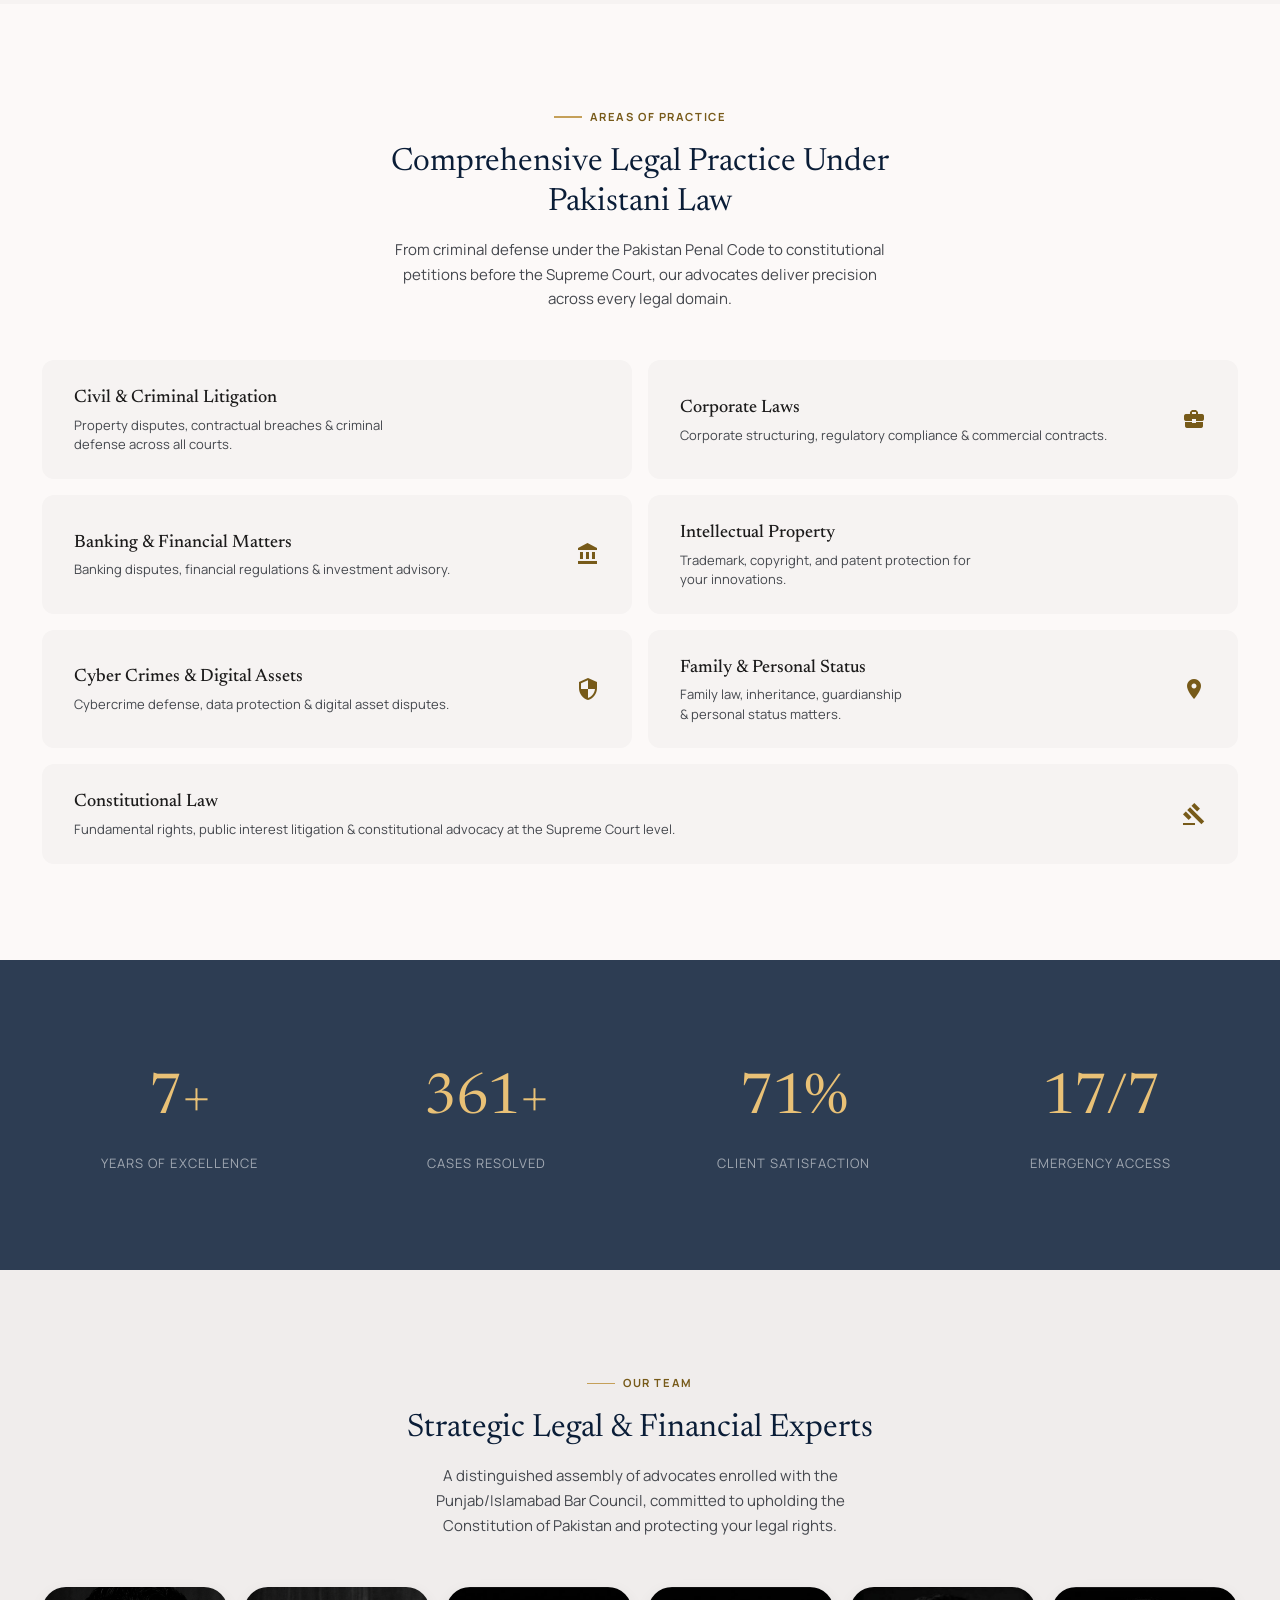
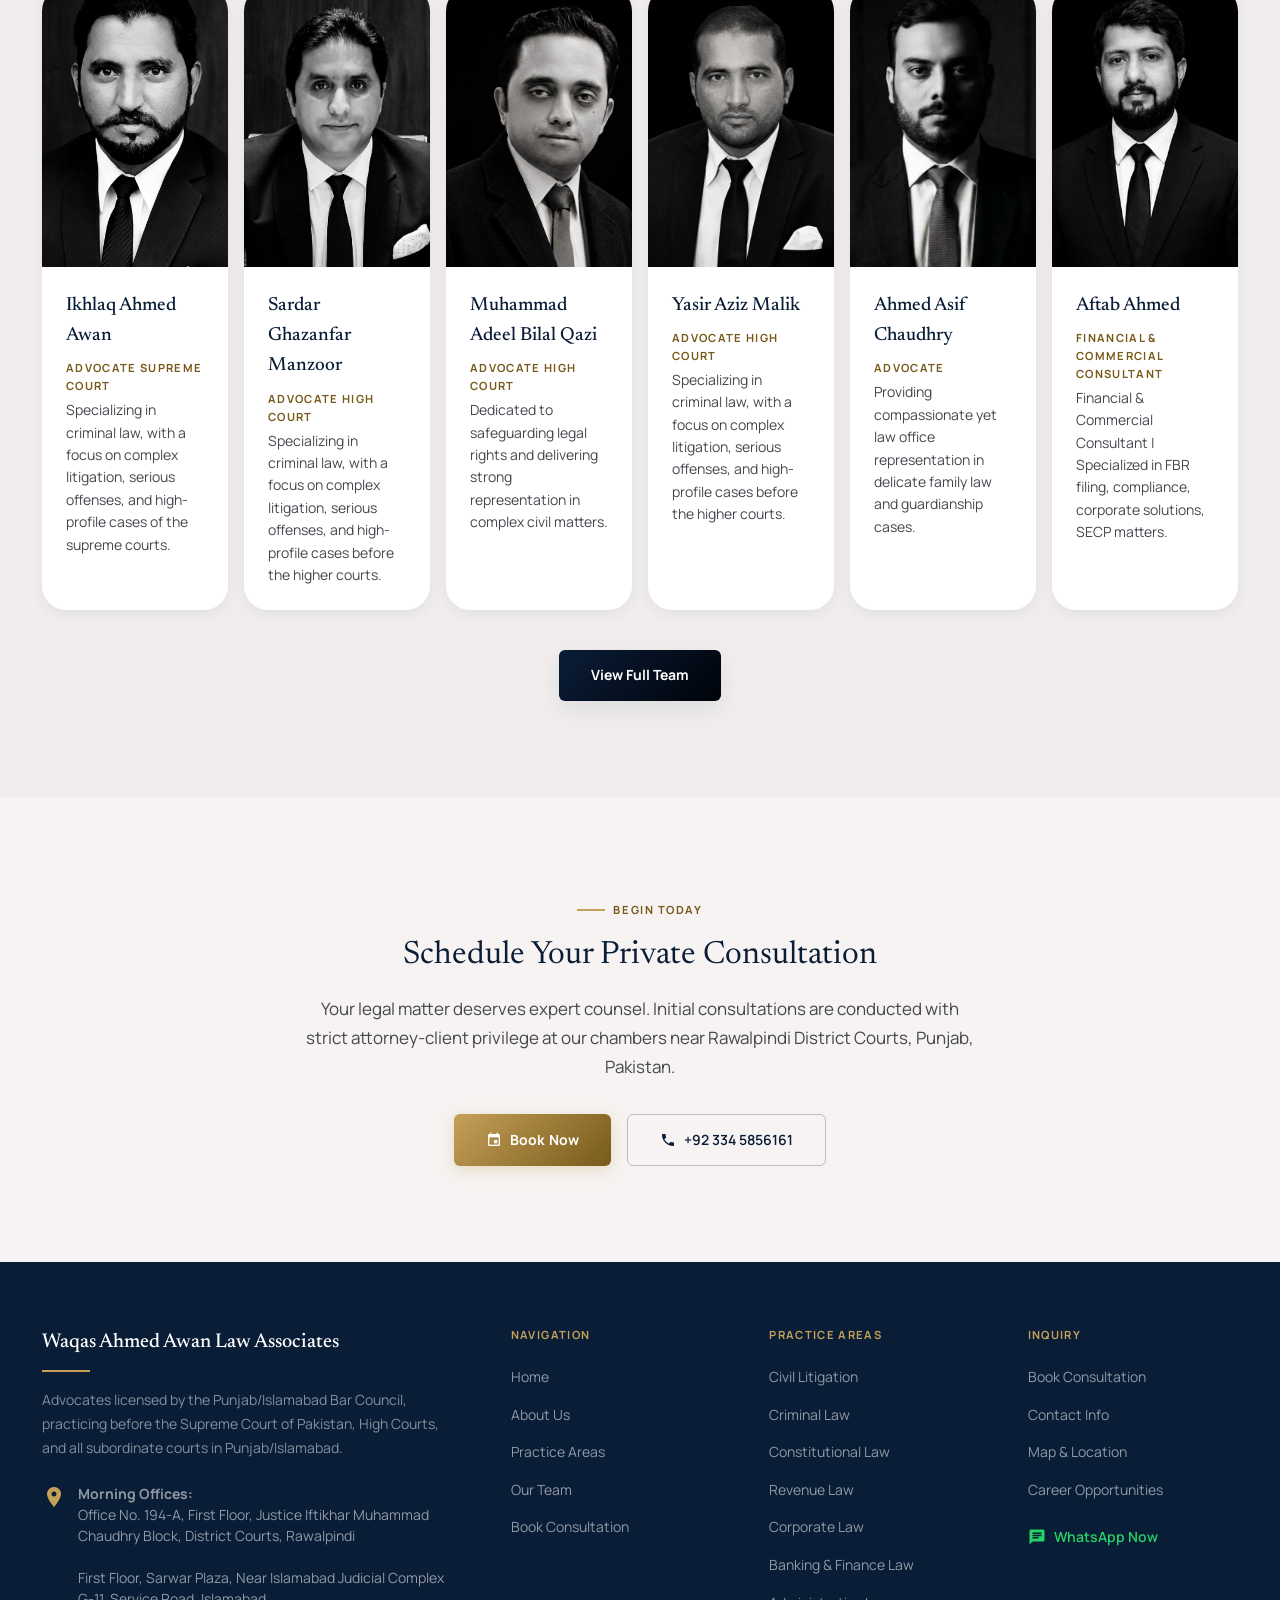
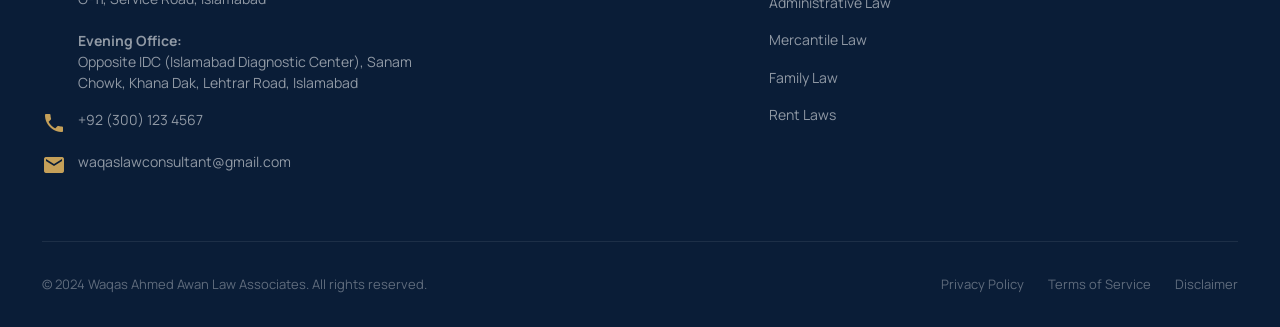
==== commit 283cc129: "images added and mobile responsive" ====
--- a/index.html
+++ b/index.html
@@ -3,8 +3,8 @@
 <head>
   <meta charset="UTF-8" />
   <meta name="viewport" content="width=device-width, initial-scale=1.0" />
-  <title>Alvi Law Associates | Premier Legal Counsel — Punjab/Islamabad</title>
-  <meta name="description" content="Alvi Law Associates — Advocates licensed by Punjab/Islamabad Bar Council, practicing before Supreme Court of Pakistan, Lahore High Court, and all District Courts. Expert legal counsel in Rawalpindi, Pakistan." />
+  <title>Waqas Ahmed Awan Law Associates | Premier Legal Counsel — Punjab/Islamabad</title>
+  <meta name="description" content="Waqas Ahmed Awan Law Associates — Advocates licensed by Punjab/Islamabad Bar Council, practicing before Supreme Court of Pakistan, Lahore High Court, and all District Courts. Expert legal counsel in Rawalpindi, Pakistan." />
   <link rel="stylesheet" href="styles.css" />
   <link rel="stylesheet" href="https://fonts.googleapis.com/icon?family=Material+Icons" />
 </head>
@@ -13,8 +13,8 @@
   <!-- NAVIGATION -->
   <nav class="nav" id="main-nav" role="navigation" aria-label="Main navigation">
     <div class="container nav-inner">
-      <a href="index.html" class="nav-logo" aria-label="Alvi Law Associates - Home">
-        <img src="img/logo.png" alt="Alvi Law Associates" class="nav-logo-img" />
+      <a href="index.html" class="nav-logo" aria-label="Waqas Ahmed Awan Law Associates - Home">
+        <img src="img/logo.png" alt="Waqas Ahmed Awan Law Associates" class="nav-logo-img" />
       </a>
       <div class="nav-links" role="list">
         <a href="index.html"              class="nav-link" role="listitem">Home</a>
@@ -49,7 +49,7 @@
     <div class="hero-carousel-overlay"></div>
     <div class="hero-grid-overlay"></div>
     <div class="container hero-content">
-      <div class="hero-overline anim-fade-up">Alvi Law Associates &  Consultant</div>
+      <div class="hero-overline anim-fade-up">Waqas Ahmed Awan Law Associates &  Consultant</div>
       <h1 class="hero-title anim-fade-up anim-fade-up-delay-1">
         Defending Your Rights Under <em>Pakistan's</em> Rule of Law.
       </h1>
@@ -101,7 +101,7 @@
         <div class="reveal reveal-delay-2">
           <blockquote class="testimonial" style="margin:0;">
             <div class="testimonial-image-wrapper">
-              <img src="img/waqas.png" alt="Alvi Law Associates" class="testimonial-image-square animated-image" />
+              <img src="img/waqas.png" alt="Waqas Ahmed Awan" class="testimonial-image-square" />
             </div>
             <p class="testimonial-text">
               "Under Article 10A of the Constitution of Pakistan, every citizen is entitled to fair trial and due process. We ensure these fundamental rights are protected for every client we serve."
@@ -232,7 +232,7 @@
           <div class="team-card-body">            
             <div class="team-card-name">Ikhlaq Ahmed Awan</div>
             <div class="team-card-role">Advocate Supreme Court</div>
-            <p class="team-card-desc">Specializing in criminal law, with a focus on complex litigation, serious offenses, and high-profile cases before the higher courts.</p>
+            <p class="team-card-desc">Specializing in criminal law, with a focus on complex litigation, serious offenses, and high-profile cases of  the supreme courts.</p>  
           </div>
         </div>
         <div class="team-card reveal" id="team-dildar">
@@ -245,7 +245,7 @@
         </div>
 
         <div class="team-card reveal reveal-delay-1" id="team-zameer">
-          <img src="img/adeel.png" alt="Muhammad Adeel Bilal Qazi" class="team-card-avatar" />
+          <img src="img/adeel.jpg" alt="Muhammad Adeel Bilal Qazi" class="team-card-avatar" />
           <div class="team-card-body">
             <div class="team-card-name">Muhammad Adeel Bilal Qazi</div>            
             <div class="team-card-role">Advocate High Court</div>
@@ -254,7 +254,7 @@
         </div>
 
         <div class="team-card reveal reveal-delay-2" id="team-mureed">
-          <img src="img/yasir.png" alt="Yasir Aziz Malik" class="team-card-avatar" />
+          <img src="img/yasir.jpg" alt="Yasir Aziz Malik" class="team-card-avatar" />
           <div class="team-card-body">            
             <div class="team-card-name">Yasir Aziz Malik</div>
             <div class="team-card-role">Advocate High Court</div>
@@ -271,7 +271,7 @@
           </div>
         </div>
          <div class="team-card reveal reveal-delay-3" id="team-aftab">
-          <img src="img/aftab.png" alt="Aftab Ahmed" class="team-card-avatar" />
+          <img src="img/aftab.jpg" alt="Aftab Ahmed" class="team-card-avatar" />
           <div class="team-card-body">
             <div class="team-card-name">Aftab Ahmed</div>            
             <div class="team-card-role">Financial & Commercial Consultant</div>
@@ -318,7 +318,7 @@
     <div class="container">
       <div class="footer-grid">
         <div>
-          <div class="footer-brand-name">Alvi Law Associates</div>
+          <div class="footer-brand-name">Waqas Ahmed Awan Law Associates</div>
           <div class="divider-gold"></div>
           <p class="footer-brand-desc">
             Advocates licensed by the Punjab/Islamabad Bar Council, practicing before the Supreme Court of Pakistan, High Courts, and all subordinate courts in Punjab/Islamabad.
@@ -384,7 +384,7 @@
       </div>
 
       <div class="footer-bottom">
-        <p class="footer-copyright">© 2024 Alvi Law Associates. All rights reserved.</p>
+        <p class="footer-copyright">© 2024 Waqas Ahmed Awan Law Associates. All rights reserved.</p>
         <div class="footer-bottom-links">
           <a href="#" class="footer-bottom-link">Privacy Policy</a>
           <a href="#" class="footer-bottom-link">Terms of Service</a>
--- a/styles.css
+++ b/styles.css
@@ -724,9 +724,9 @@
 
 .team-card-avatar {
   width: 100%;
-  height: 334px;
+  height: 280px;
   object-fit: cover;
-  object-position: top center;
+  object-position: center top;
   filter: saturate(0.85);
   transition: var(--transition);
 }
@@ -1270,20 +1270,22 @@
   position: fixed;
   inset: 0;
   top: 72px;
-  background: rgba(252, 249, 248, 0.97);
+  background: rgba(252, 249, 248, 0.98);
   backdrop-filter: blur(20px);
+  -webkit-backdrop-filter: blur(20px);
   z-index: 999;
   padding: var(--space-8);
   flex-direction: column;
   gap: var(--space-3);
   animation: fadeIn 0.25s ease;
+  overflow-y: auto;
 }
 
 .mobile-menu.open { display: flex; }
 
 .mobile-menu-link {
   font-family: var(--font-serif);
-  font-size: 1.5rem;
+  font-size: 1.375rem;
   font-weight: 400;
   color: var(--primary-container);
   padding: var(--space-4) 0;
@@ -1292,6 +1294,16 @@
 }
 
 .mobile-menu-link:hover { color: var(--gold-dark); padding-left: var(--space-4); }
+
+@media (max-width: 768px) {
+  .mobile-menu { top: 64px; padding: var(--space-6); }
+  .mobile-menu-link { font-size: 1.25rem; padding: var(--space-3) 0; }
+}
+
+@media (max-width: 480px) {
+  .mobile-menu { top: 60px; padding: var(--space-5); }
+  .mobile-menu-link { font-size: 1.125rem; }
+}
 
 /* ─── FORM SUBMIT BTN ─── */
 .btn-submit {
@@ -1333,34 +1345,291 @@
 }
 
 /* ─── RESPONSIVE ─── */
+
+/* Large Tablets & Small Desktops */
 @media (max-width: 1024px) {
   .grid-4 { grid-template-columns: repeat(2, 1fr); }
   .grid-5 { grid-template-columns: repeat(3, 1fr); }
   .grid-6 { grid-template-columns: repeat(3, 1fr); }
   .footer-grid { grid-template-columns: 1fr 1fr; gap: var(--space-8); }
-}
-
+  
+  .hero-title { font-size: clamp(2.5rem, 5vw, 4rem); max-width: 600px; }
+  .hero-stats { gap: var(--space-6); }
+  .hero-stat-number { font-size: 1.875rem; }
+  
+  .container { padding: 0 var(--space-6); }
+  .section { padding: var(--space-20) 0; }
+  
+  .testimonial { padding: var(--space-6); }
+}
+
+/* Tablets */
 @media (max-width: 768px) {
+  /* Navigation */
   .nav-links, .nav-cta { display: none; }
   .nav-hamburger { display: flex; }
-  .grid-2 { grid-template-columns: 1fr; }
-  .grid-3 { grid-template-columns: 1fr; }
-  .grid-4 { grid-template-columns: 1fr; }
-  .grid-5 { grid-template-columns: repeat(2, 1fr); }
-  .grid-6 { grid-template-columns: repeat(2, 1fr); }
+  .nav-inner { height: 64px; }
+  .nav-logo-img { height: 42px; }
+  
+  /* Grid layouts */
+  .grid-2 { grid-template-columns: 1fr; gap: var(--space-6); }
+  .grid-3 { grid-template-columns: 1fr; gap: var(--space-6); }
+  .grid-4 { grid-template-columns: 1fr; gap: var(--space-5); }
+  .grid-5 { grid-template-columns: repeat(2, 1fr); gap: var(--space-4); }
+  .grid-6 { grid-template-columns: repeat(2, 1fr); gap: var(--space-4); }
+  
+  /* Hero Section */
+  .hero { min-height: 100svh; }
+  .hero-content { padding: 100px 0 80px; }
+  .hero-title { font-size: clamp(2rem, 8vw, 3rem); max-width: 100%; }
+  .hero-subtitle { font-size: 0.9375rem; max-width: 100%; }
+  .hero-overline { font-size: 0.6875rem; }
+  .hero-stats { 
+    position: relative; 
+    bottom: auto; 
+    margin-top: var(--space-10); 
+    flex-wrap: wrap; 
+    gap: var(--space-6);
+    justify-content: flex-start;
+  }
+  .hero-stats .hero-stat { 
+    text-align: left; 
+    flex: 1 0 45%;
+  }
+  .hero-stat-number { font-size: 1.75rem; }
+  .hero-stat-label { font-size: 0.6875rem; }
+  
+  /* Forms */
   .form-row { grid-template-columns: 1fr; }
-  .hero-stats { position: relative; bottom: auto; margin-top: var(--space-12); flex-wrap: wrap; gap: var(--space-8); }
-  .hero-stats .hero-stat { text-align: left; }
+  
+  /* Footer */
   .footer-grid { grid-template-columns: 1fr; gap: var(--space-8); }
   .footer-bottom { flex-direction: column; gap: var(--space-4); text-align: center; }
+  .footer-bottom-links { flex-wrap: wrap; justify-content: center; }
+  
+  /* Section Spacing */
   .section { padding: var(--space-16) 0; }
+  .section-lg { padding: var(--space-20) 0; }
   .container { padding: 0 var(--space-5); }
-}
-
+  .container-narrow { padding: 0 var(--space-5); }
+  
+  /* Typography adjustments */
+  .headline-lg { font-size: clamp(1.375rem, 5vw, 1.75rem); }
+  .headline-md { font-size: clamp(1.125rem, 4vw, 1.5rem); }
+  .body-lg { font-size: 1rem; }
+  .body-md { font-size: 0.875rem; }
+  
+  /* Buttons */
+  .btn-primary, .btn-secondary, .btn-dark, .btn-outline {
+    padding: 0.75rem var(--space-6);
+    font-size: 0.8125rem;
+  }
+  
+  /* Cards */
+  .card { padding: var(--space-5); }
+  .team-card-avatar { height: 240px; object-position: center 20%; }
+  .team-card-body { padding: var(--space-4); }
+  .team-card-name { font-size: 0.9375rem; }
+  .team-card-desc { font-size: 0.8125rem; }
+  
+  /* Practice items */
+  .practice-item { padding: var(--space-4); }
+  .practice-item-title { font-size: 0.9375rem; }
+  .practice-item-desc { font-size: 0.8125rem; }
+  
+  /* Testimonials */
+  .testimonial { padding: var(--space-5); }
+  .testimonial-text { font-size: 1rem; }
+  
+  /* Page Hero */
+  .page-hero { min-height: 50vh; }
+  .page-hero-title { font-size: clamp(1.75rem, 6vw, 2.5rem); }
+  .page-hero-subtitle { font-size: 0.9375rem; }
+  
+  /* Pull Quote */
+  .pull-quote { font-size: 1.25rem; padding: var(--space-6); }
+  
+  /* Stats section inline */
+  .stats-section .container > div {
+    grid-template-columns: repeat(2, 1fr) !important;
+    gap: var(--space-6) !important;
+  }
+  
+  /* Margin/Padding utilities */
+  .mb-12 { margin-bottom: var(--space-8) !important; }
+  .mt-10 { margin-top: var(--space-6) !important; }
+}
+
+/* Mobile Phones */
 @media (max-width: 480px) {
+  /* Hero */
+  .hero-content { padding: 90px 0 60px; }
+  .hero-title { font-size: clamp(1.75rem, 9vw, 2.25rem); }
+  .hero-subtitle { font-size: 0.875rem; line-height: 1.6; }
   .hero-actions { flex-direction: column; }
   .hero-actions .btn-primary,
   .hero-actions .btn-secondary { width: 100%; justify-content: center; }
+  .hero-stats .hero-stat { flex: 1 0 100%; }
+  
+  /* Grids */
   .grid-5 { grid-template-columns: 1fr; }
   .grid-6 { grid-template-columns: 1fr; }
-}
+  
+  /* Navigation */
+  .nav-inner { height: 60px; }
+  .nav-logo-img { height: 38px; }
+  
+  /* Cards */
+  .team-card-avatar { height: 280px; object-position: center 15%; }
+  .team-card-body { padding: var(--space-4); }
+  .team-card-name { font-size: 0.875rem; }
+  .team-card-role { font-size: 0.6875rem; }
+  .team-card-desc { font-size: 0.8125rem; line-height: 1.5; }
+  
+  /* Sections */
+  .section { padding: var(--space-12) 0; }
+  .section-lg { padding: var(--space-16) 0; }
+  .container { padding: 0 var(--space-4); }
+  .container-narrow { padding: 0 var(--space-4); }
+  
+  /* Typography */
+  .headline-lg { font-size: 1.25rem; }
+  .headline-md { font-size: 1.125rem; }
+  .section-tag { font-size: 0.625rem; }
+  
+  /* Practice items */
+  .practice-item { padding: var(--space-4); }
+  .practice-item-icon { font-size: 1.25rem !important; }
+  
+  /* Buttons */
+  .btn-primary, .btn-secondary, .btn-dark, .btn-outline {
+    padding: 0.75rem var(--space-5);
+    font-size: 0.8125rem;
+    width: 100%;
+    justify-content: center;
+  }
+  
+  /* Page Hero */
+  .page-hero { min-height: 45vh; }
+  .page-hero-content { padding: var(--space-8) 0; }
+  .page-hero-title { font-size: clamp(1.5rem, 7vw, 2rem); }
+  .page-hero-subtitle { font-size: 0.875rem; }
+  .page-hero-tag { font-size: 0.625rem; }
+  
+  /* Footer */
+  .footer { padding: var(--space-10) 0 var(--space-6); }
+  .footer-brand-name { font-size: 1.125rem; }
+  .footer-brand-desc { font-size: 0.8125rem; }
+  .footer-col-title { font-size: 0.75rem; }
+  .footer-link { font-size: 0.8125rem; }
+  .footer-contact-text { font-size: 0.8125rem; }
+  
+  /* Pull Quote */
+  .pull-quote { font-size: 1.125rem; padding: var(--space-5); }
+  
+  /* Stats section */
+  .stats-section .container > div {
+    grid-template-columns: 1fr 1fr !important;
+    gap: var(--space-5) !important;
+  }
+  .stats-section .container > div > div > div:first-child {
+    font-size: 2.25rem !important;
+  }
+  
+  /* Testimonials */
+  .testimonial-text { font-size: 0.9375rem; }
+  .testimonial-author { font-size: 0.75rem; }
+  .testimonial-image-square { max-width: 180px; }
+  
+  /* WhatsApp FAB */
+  .whatsapp-fab {
+    width: 52px;
+    height: 52px;
+    bottom: var(--space-4);
+    right: var(--space-4);
+  }
+}
+
+/* Extra Small Phones */
+@media (max-width: 360px) {
+  .hero-title { font-size: 1.5rem; }
+  .hero-subtitle { font-size: 0.8125rem; }
+  .hero-stat-number { font-size: 1.5rem; }
+  
+  .headline-lg { font-size: 1.125rem; }
+  .headline-md { font-size: 1rem; }
+  
+  .container { padding: 0 var(--space-3); }
+  
+  .team-card-avatar { height: 260px; object-position: center 15%; }
+  
+  .stats-section .container > div > div > div:first-child {
+    font-size: 1.875rem !important;
+  }
+}
+
+/* Touch device optimizations */
+@media (hover: none) and (pointer: coarse) {
+  .btn-primary:hover,
+  .btn-secondary:hover,
+  .btn-dark:hover,
+  .btn-outline:hover,
+  .nav-cta:hover,
+  .practice-item:hover,
+  .team-card:hover,
+  .card:hover {
+    transform: none;
+  }
+  
+  .nav-link::after {
+    display: none;
+  }
+  
+  /* Increase touch targets */
+  .nav-hamburger {
+    padding: var(--space-3);
+    min-width: 44px;
+    min-height: 44px;
+    justify-content: center;
+  }
+  
+  .mobile-menu-link {
+    min-height: 44px;
+    display: flex;
+    align-items: center;
+  }
+  
+  .footer-link {
+    min-height: 44px;
+    display: inline-flex;
+    align-items: center;
+  }
+}
+
+/* Landscape orientation on mobile */
+@media (max-width: 768px) and (orientation: landscape) {
+  .hero {
+    min-height: auto;
+    padding: var(--space-16) 0;
+  }
+  
+  .hero-content {
+    padding: 80px 0 40px;
+  }
+  
+  .hero-stats {
+    flex-direction: row;
+    flex-wrap: nowrap;
+    justify-content: space-between;
+  }
+  
+  .hero-stats .hero-stat {
+    flex: 1;
+    text-align: center;
+  }
+  
+  .page-hero {
+    min-height: auto;
+    padding: var(--space-12) 0;
+  }
+}
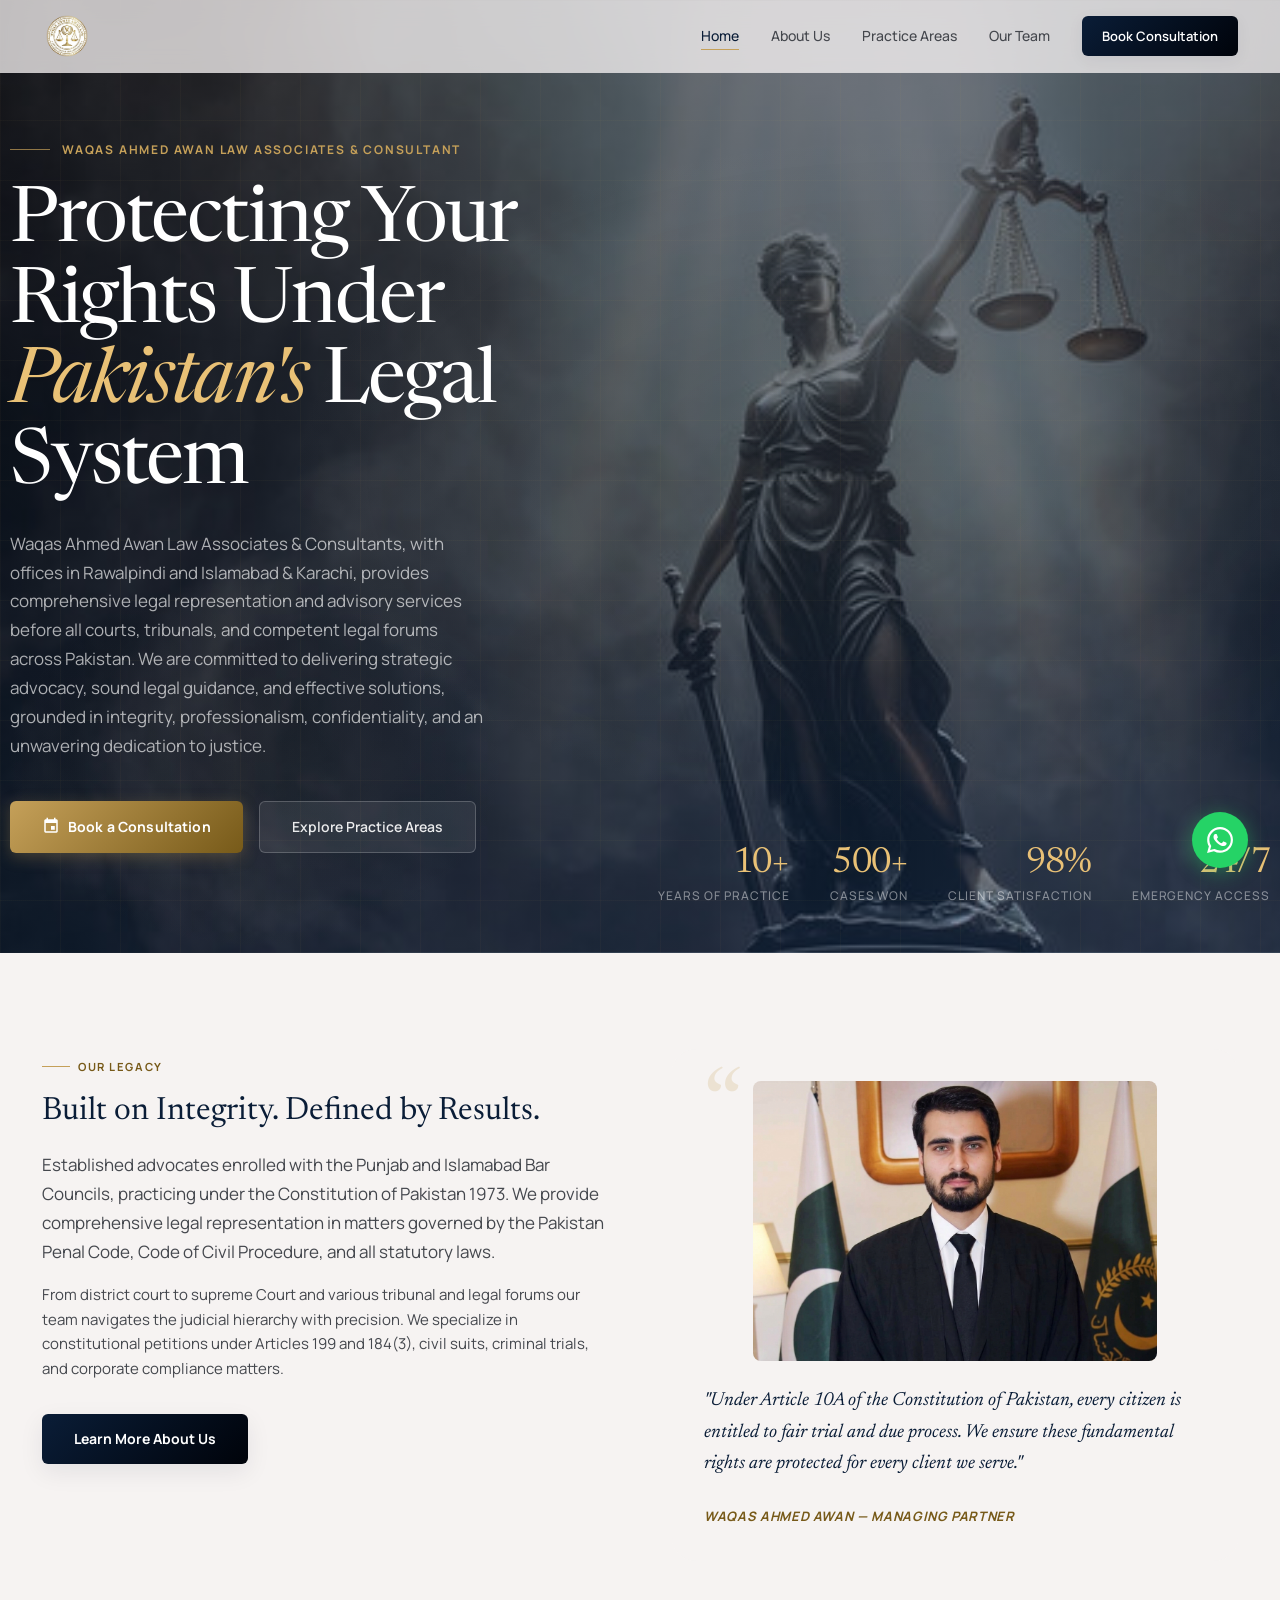
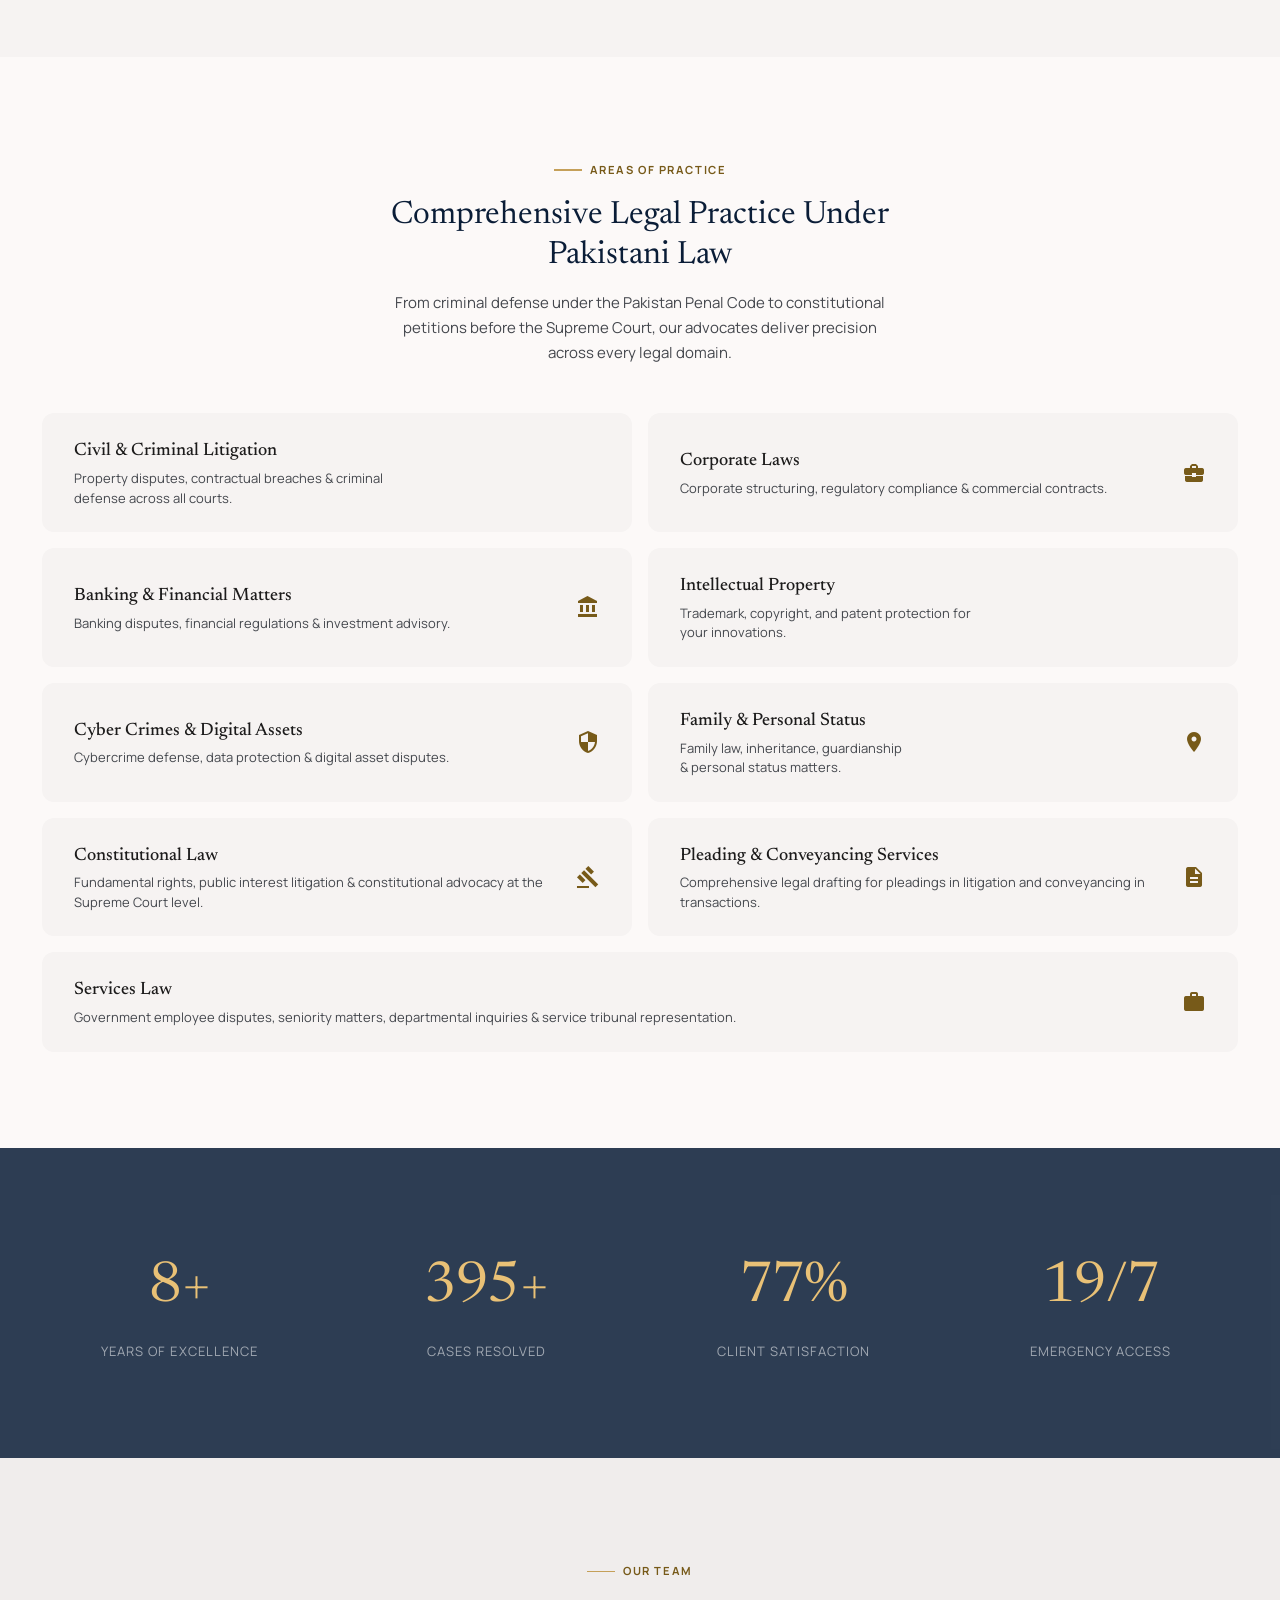
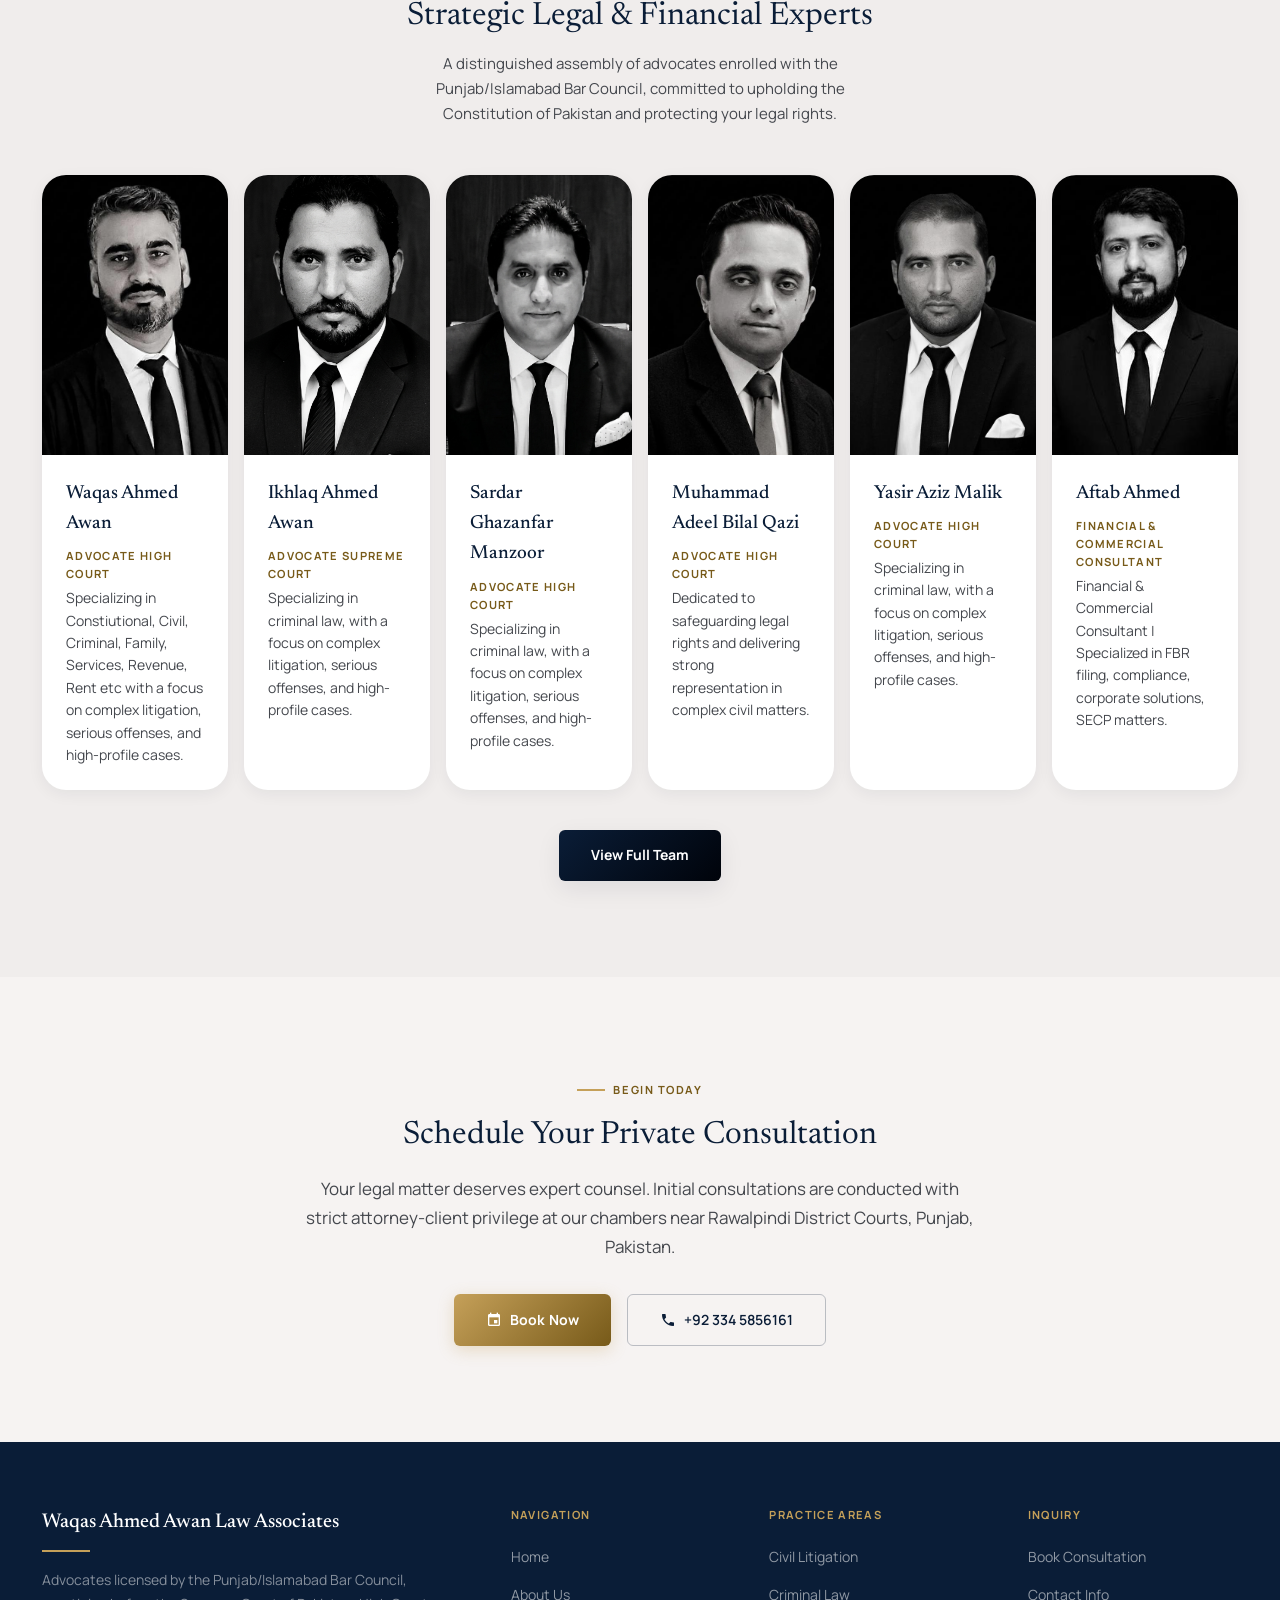
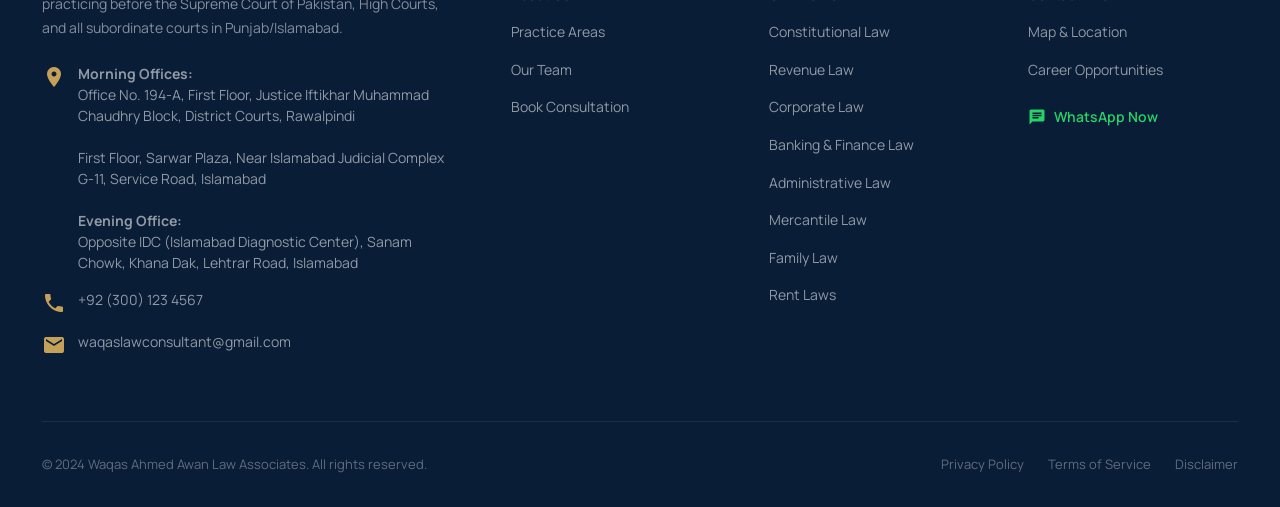
==== commit 8cc1c6f1: "Sections added" ====
--- a/index.html
+++ b/index.html
@@ -51,11 +51,10 @@
     <div class="container hero-content">
       <div class="hero-overline anim-fade-up">Waqas Ahmed Awan Law Associates &  Consultant</div>
       <h1 class="hero-title anim-fade-up anim-fade-up-delay-1">
-        Defending Your Rights Under <em>Pakistan's</em> Rule of Law.
+        Protecting Your Rights Under <em>Pakistan's</em> Legal System
       </h1>
       <p class="hero-subtitle anim-fade-up anim-fade-up-delay-2">
-        Advocates licensed by the Pakistan Bar Council, practicing before the Supreme Court of Pakistan, High Courts and all District &amp; Sessions Courts with unwavering commitment to constitutional justice.
-      </p>
+Waqas Ahmed Awan Law Associates & Consultants, with offices in Rawalpindi and Islamabad & Karachi, provides comprehensive legal representation and advisory services before all courts, tribunals, and competent legal forums across Pakistan. We are committed to delivering strategic advocacy, sound legal guidance, and effective solutions, grounded in integrity, professionalism, confidentiality, and an unwavering dedication to justice.      </p>
       <div class="hero-actions anim-fade-up anim-fade-up-delay-3">
         <a href="book-consultation.html" class="btn-primary" id="hero-cta-book">
           <span class="material-icons" style="font-size:1.1rem;">event</span>
@@ -74,6 +73,14 @@
         <div class="hero-stat">
           <div class="hero-stat-number"><span data-counter="500">0</span>+</div>
           <div class="hero-stat-label">Cases Won</div>
+        </div>
+        <div class="hero-stat">
+          <div class="hero-stat-number"><span data-counter="98">0</span>%</div>
+          <div class="hero-stat-label">Client Satisfaction</div>
+        </div>
+        <div class="hero-stat">
+          <div class="hero-stat-number">24/7</div>
+          <div class="hero-stat-label">Emergency Access</div>
         </div>
       </div>
     </div>
@@ -89,10 +96,10 @@
             Built on Integrity. Defined by Results.
           </h2>
           <p class="body-lg reveal reveal-delay-2" style="margin-bottom: var(--space-4);">
-            Established advocates enrolled with the Punjab/Islamabad Bar Council, practicing under the Constitution of Pakistan 1973. We provide comprehensive legal representation in matters governed by the Pakistan Penal Code, Code of Civil Procedure, and all statutory laws.
+            Established advocates enrolled with the Punjab and Islamabad Bar Councils, practicing under the Constitution of Pakistan 1973. We provide comprehensive legal representation in matters governed by the Pakistan Penal Code, Code of Civil Procedure, and all statutory laws.
           </p>
           <p class="body-md reveal reveal-delay-2">
-            From District Courts in Rawalpindi to the Supreme Court of Pakistan in Islamabad, our team navigates the judicial hierarchy with precision. We specialize in constitutional petitions under Articles 199 and 184(3), civil suits, criminal trials, and corporate compliance matters.
+            From district court to supreme Court and various tribunal and legal forums our team navigates the judicial hierarchy with precision. We specialize in constitutional petitions under Articles 199 and 184(3), civil suits, criminal trials, and corporate compliance matters.
           </p>
           <a href="about.html" class="btn-dark mt-8 reveal reveal-delay-3" style="display:inline-flex;" id="about-learn-more">
             Learn More About Us
@@ -169,12 +176,26 @@
           </div>
           <span class="material-icons practice-item-icon">family_restroom</span>
         </a>
-        <a href="practice-areas.html#constitutional" class="practice-item reveal" id="pa-constitutional" style="grid-column: 1/-1;">
+        <a href="practice-areas.html#constitutional" class="practice-item reveal" id="pa-constitutional">
           <div class="practice-item-content">
             <div class="practice-item-title">Constitutional Law</div>
             <div class="practice-item-desc">Fundamental rights, public interest litigation &amp; constitutional advocacy at the Supreme Court level.</div>
           </div>
           <span class="material-icons practice-item-icon">gavel</span>
+        </a>
+        <a href="practice-areas.html#conveyancing" class="practice-item reveal reveal-delay-1" id="pa-conveyancing">
+          <div class="practice-item-content">
+            <div class="practice-item-title">Pleading &amp; Conveyancing Services</div>
+            <div class="practice-item-desc">Comprehensive legal drafting for pleadings in litigation and conveyancing in transactions.</div>
+          </div>
+          <span class="material-icons practice-item-icon">description</span>
+        </a>
+        <a href="practice-areas.html#services" class="practice-item reveal" id="pa-services" style="grid-column: 1/-1;">
+          <div class="practice-item-content">
+            <div class="practice-item-title">Services Law</div>
+            <div class="practice-item-desc">Government employee disputes, seniority matters, departmental inquiries &amp; service tribunal representation.</div>
+          </div>
+          <span class="material-icons practice-item-icon">work</span>
         </a>
       </div>
     </div>
@@ -227,12 +248,20 @@
       </div>
 
       <div class="grid-6">
+               <div class="team-card reveal" id="team-dildar">
+          <img src="img/waqas2.jpg" alt="Waqas Ahmed Awan" class="team-card-avatar" />
+          <div class="team-card-body">            
+            <div class="team-card-name">Waqas Ahmed Awan</div>
+            <div class="team-card-role">Advocate High Court</div>
+            <p class="team-card-desc">Specializing in Constiutional, Civil, Criminal, Family, Services, Revenue, Rent etc with a focus on complex litigation, serious offenses, and high-profile cases.</p>  
+          </div>
+        </div>
             <div class="team-card reveal" id="team-dildar">
           <img src="img/ikhlaq.png" alt="Ikhlaq Ahmed Awan" class="team-card-avatar" />
           <div class="team-card-body">            
             <div class="team-card-name">Ikhlaq Ahmed Awan</div>
             <div class="team-card-role">Advocate Supreme Court</div>
-            <p class="team-card-desc">Specializing in criminal law, with a focus on complex litigation, serious offenses, and high-profile cases of  the supreme courts.</p>  
+            <p class="team-card-desc">Specializing in criminal law, with a focus on complex litigation, serious offenses, and high-profile cases.</p>  
           </div>
         </div>
         <div class="team-card reveal" id="team-dildar">
@@ -240,7 +269,7 @@
           <div class="team-card-body">            
             <div class="team-card-name">Sardar Ghazanfar Manzoor</div>
             <div class="team-card-role">Advocate High Court</div>
-            <p class="team-card-desc">Specializing in criminal law, with a focus on complex litigation, serious offenses, and high-profile cases before the higher courts.</p>
+            <p class="team-card-desc">Specializing in criminal law, with a focus on complex litigation, serious offenses, and high-profile cases.</p>
           </div>
         </div>
 
@@ -258,18 +287,11 @@
           <div class="team-card-body">            
             <div class="team-card-name">Yasir Aziz Malik</div>
             <div class="team-card-role">Advocate High Court</div>
-            <p class="team-card-desc">Specializing in criminal law, with a focus on complex litigation, serious offenses, and high-profile cases before the higher courts.</p>
-          </div>
-        </div>
-
-        <div class="team-card reveal reveal-delay-3" id="team-nadeem">
-          <img src="img/ahmed.jpeg" alt="Ahmed Asif Chaudhry" class="team-card-avatar" />
-          <div class="team-card-body">
-            <div class="team-card-name">Ahmed Asif Chaudhry</div>            
-            <div class="team-card-role">Advocate</div>
-            <p class="team-card-desc">Providing compassionate yet law office representation in delicate family law and guardianship cases.</p>
-          </div>
-        </div>
+            <p class="team-card-desc">Specializing in criminal law, with a focus on complex litigation, serious offenses, and high-profile cases.</p>
+          </div>
+        </div>
+
+
          <div class="team-card reveal reveal-delay-3" id="team-aftab">
           <img src="img/aftab.jpg" alt="Aftab Ahmed" class="team-card-avatar" />
           <div class="team-card-body">
--- a/styles.css
+++ b/styles.css
@@ -1,6 +1,6 @@
 /* ============================================================
    Alvi Law Associates — DESIGN SYSTEM
-   "The Sovereign Editorial" — Premium Law Firm
+   "The Sovereign Editorial" — Premium Law office
    ============================================================ */
 
 @import url('https://fonts.googleapis.com/css2?family=Newsreader:ital,opsz,wght@0,6..72,300;0,6..72,400;0,6..72,500;0,6..72,600;0,6..72,700;1,6..72,400;1,6..72,500&family=Manrope:wght@300;400;500;600;700;800&display=swap');
